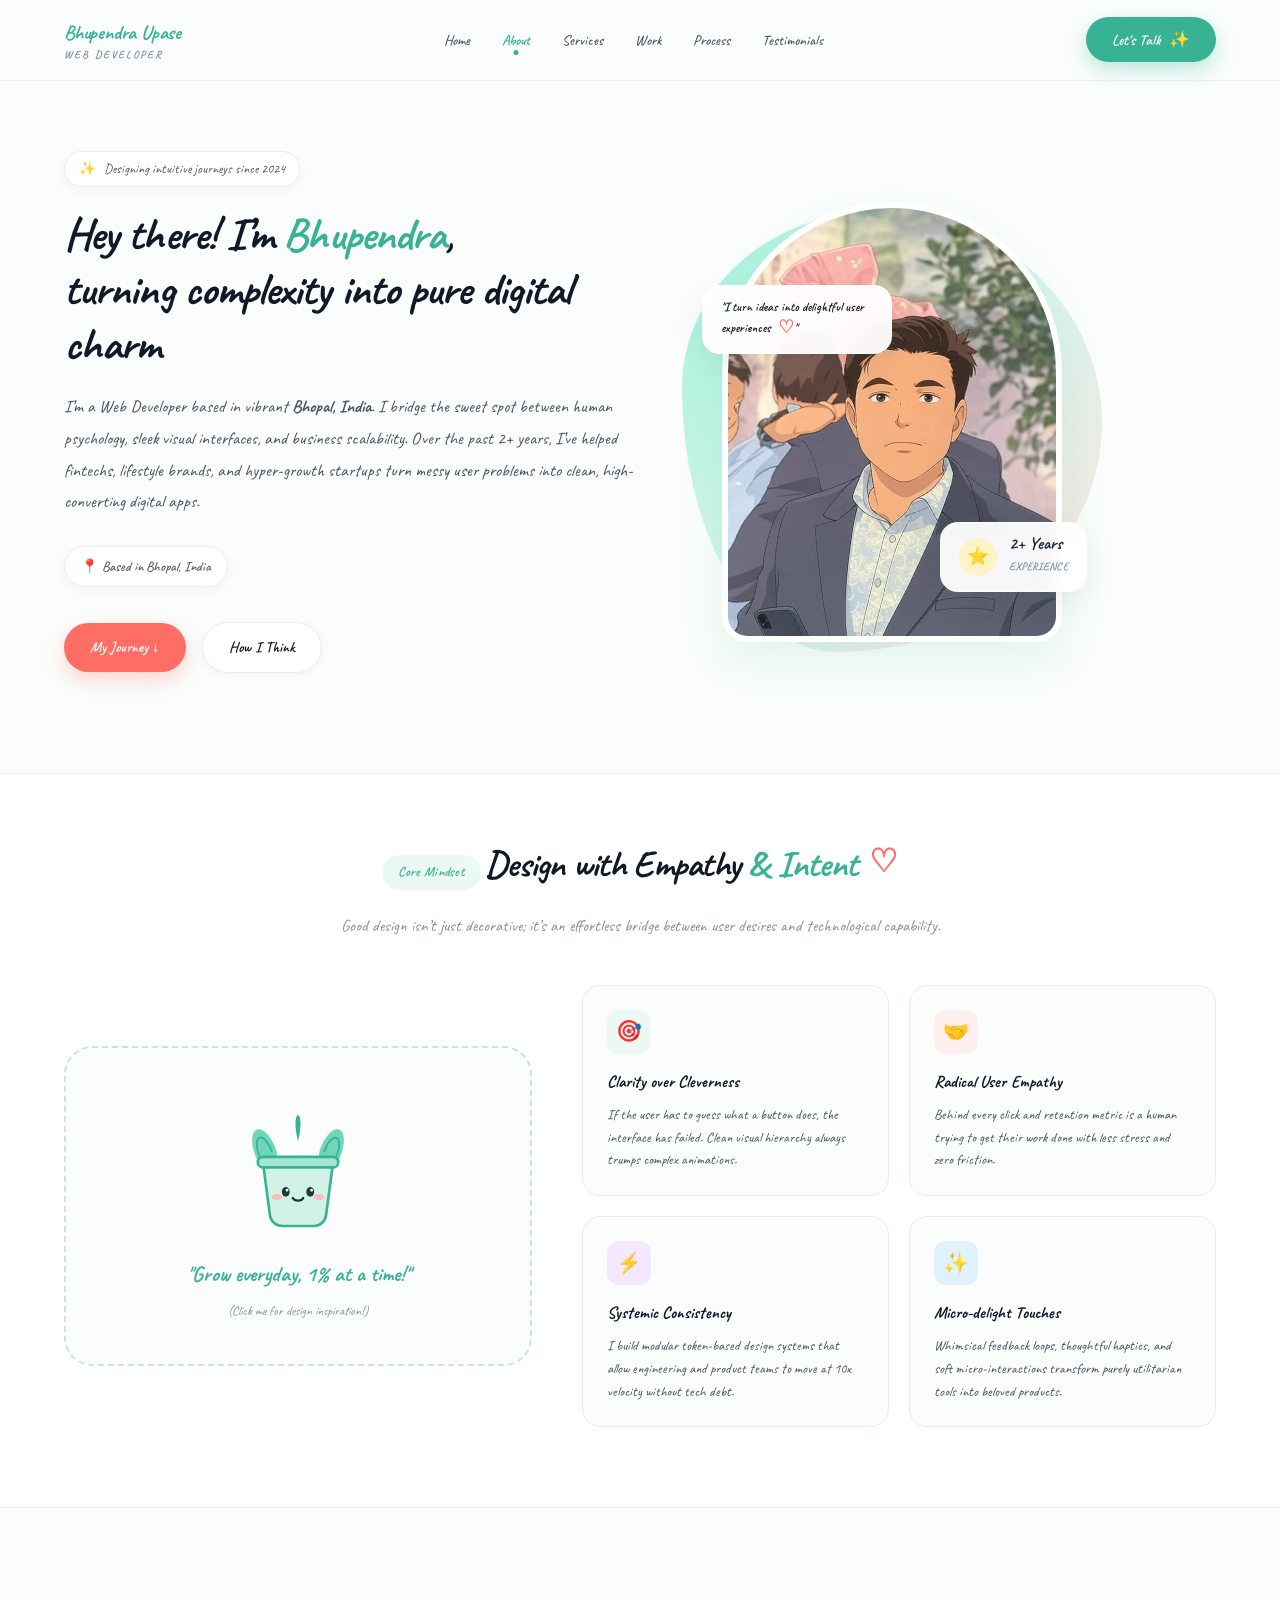
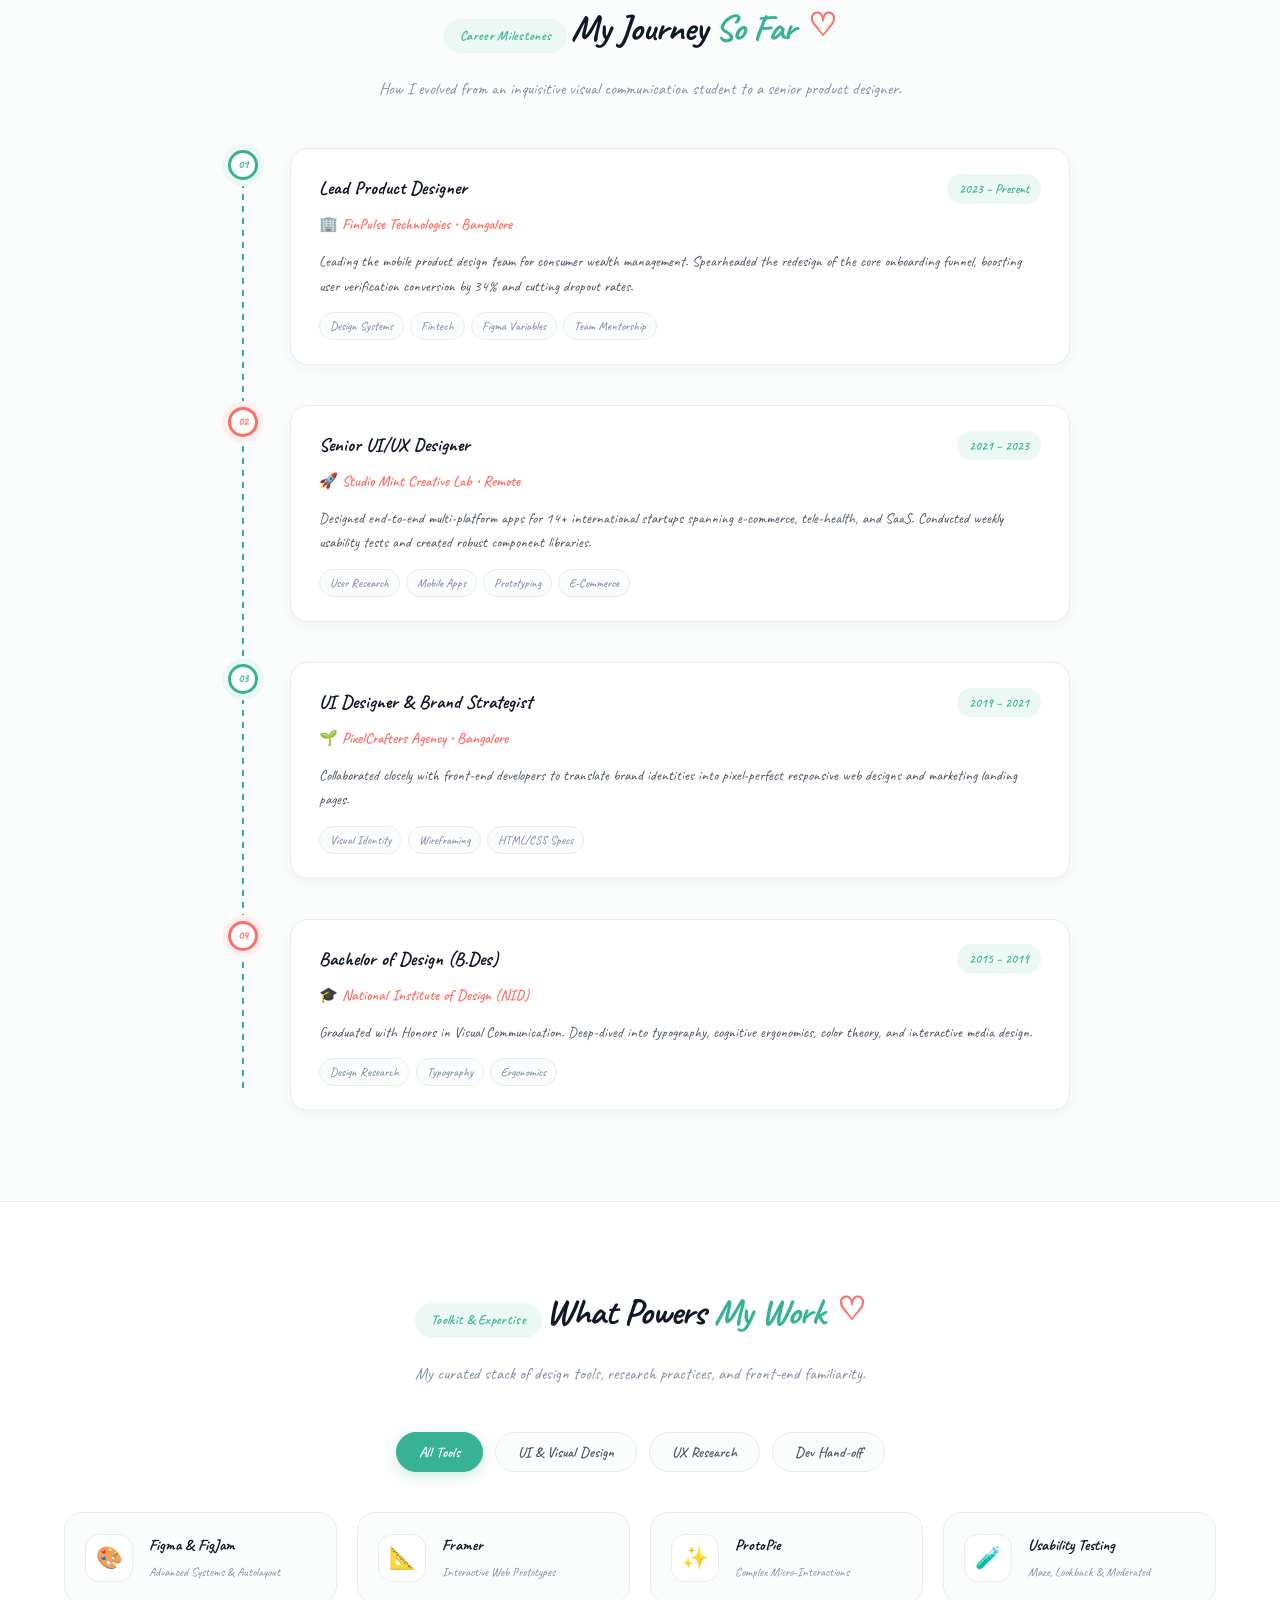
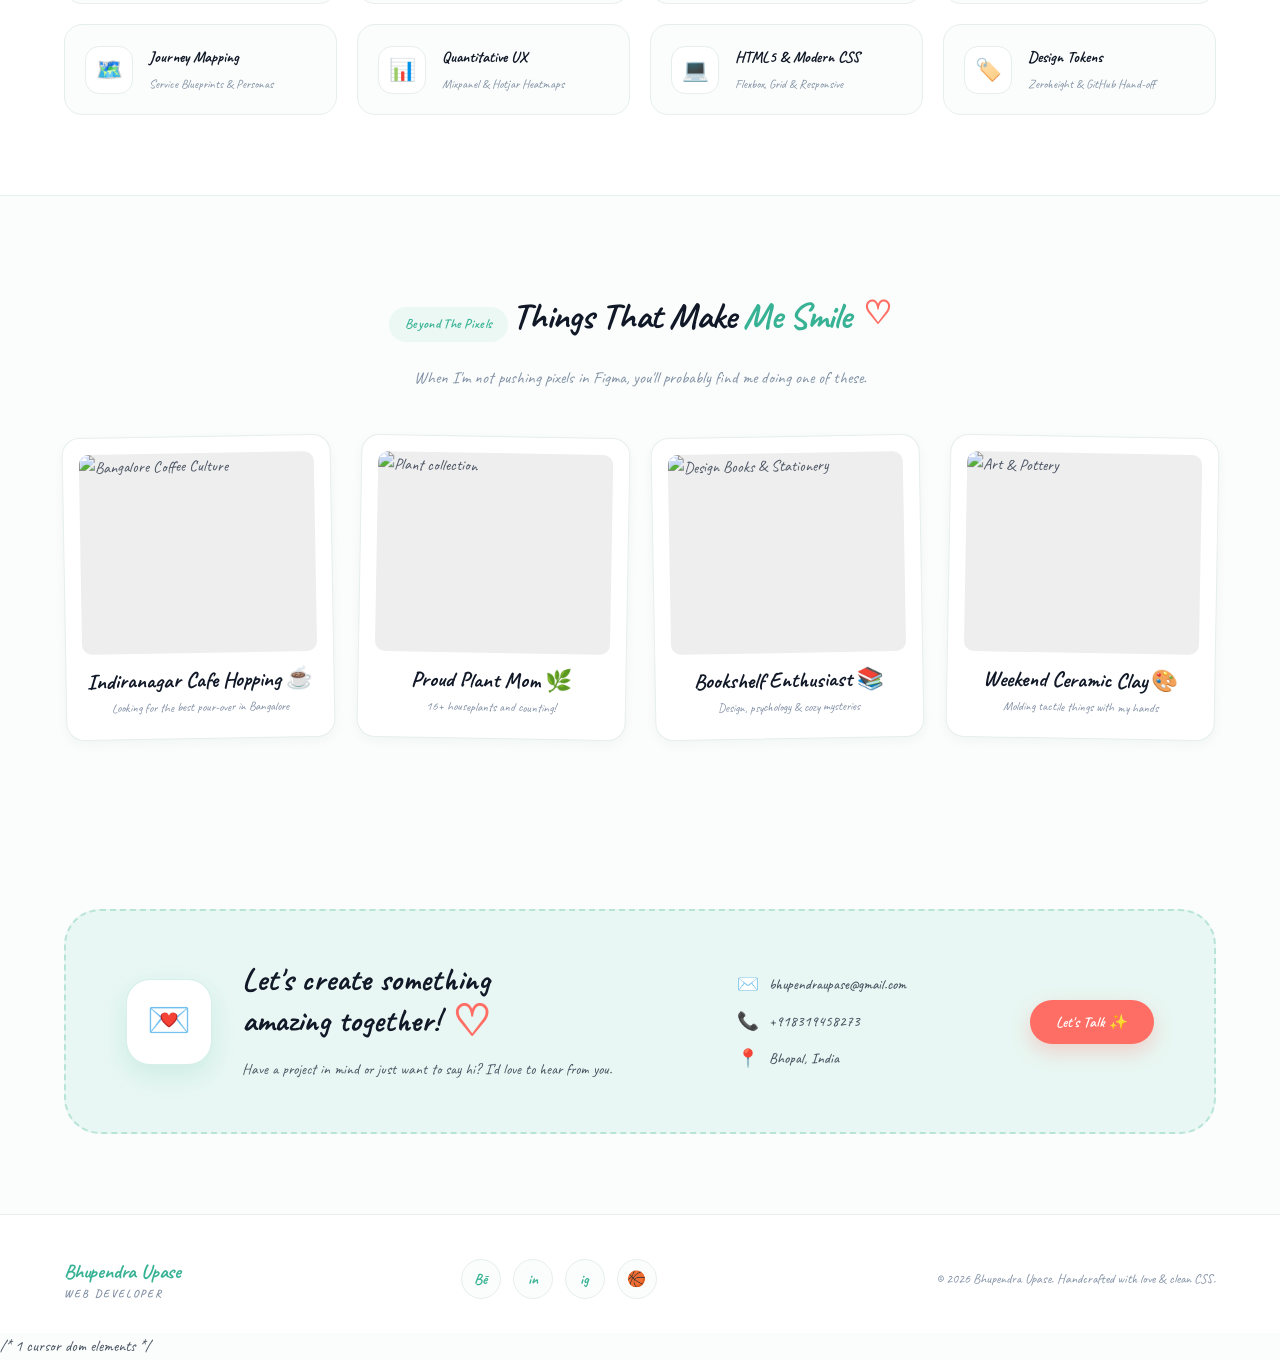
==== about.html @ e903a510 "push my portfolio" ====
<!DOCTYPE html>
<html lang="en">
<head>
  <meta charset="UTF-8" />
  <meta name="viewport" content="width=device-width, initial-scale=1.0" />
  <title>About Me — Bhupendra Upase | Web Developer</title>

  <!-- Google Fonts: Plus Jakarta Sans for UI + Caveat for handwritten notes -->
  <link rel="preconnect" href="https://fonts.googleapis.com">
  <link rel="preconnect" href="https://fonts.gstatic.com" crossorigin>
  <link href="https://fonts.googleapis.com/css2?family=Caveat:wght@600;700&family=Plus+Jakarta+Sans:wght@300;400;500;600;700;800&display=swap" rel="stylesheet">
   <link rel="stylesheet" href="css/style.css">
</head>
<body>
<!-- ==========================================================
       HEADER & NAVIGATION
       ========================================================== -->
  <header class="header-nav">
    <div class="container nav-container">
      <a href="index.html" class="brand-logo">
        <span class="logo-title">Bhupendra Upase 
          <!-- <span class="doodle-heart">♡</span> -->
        </span>
        <span class="logo-sub">Web Developer</span>
      </a>

      <ul class="nav-menu">
        <li><a href="index.html">Home</a></li>
        <li><a href="#about" class="active">About</a></li>
        <li><a href="services.html">Services</a></li>
        <li><a href="work.html">Work</a></li>
        <li><a href="index.html#process">Process</a></li>
        <li><a href="testimonials.html">Testimonials</a></li>
      </ul>

      <button class="btn btn-primary" onclick="openContactModal()">
        Let's Talk <span style="font-size:1.1em">✨</span>
      </button>
    </div>
  </header>

  <!-- ==========================================================
       HERO SECTION: ABOUT BHUPENDRA
       ========================================================== -->
  <section class="about-hero">
    <div class="container about-hero-grid">
      
      <!-- Text content -->
      <div class="hero-content">
        <div class="badge-pill">
          <span>✨</span> Designing intuitive journeys since 2024
        </div>

        <h1 class="hero-title">
          Hey there! I’m <span class="highlight">Bhupendra</span>,<br/>
          turning complexity into pure digital charm 
          <!-- <span class="doodle-heart">♡</span> -->
        </h1>

        <p class="hero-bio">
          I’m a Web Developer based in vibrant <strong>Bhopal, India</strong>. I bridge the sweet spot between human psychology, sleek visual interfaces, and business scalability. Over the past 2+ years, I’ve helped fintechs, lifestyle brands, and hyper-growth startups turn messy user problems into clean, high-converting digital apps.
        </p>

        <!-- Quick Facts Pill Tags -->
        <div class="hero-tags-row">
          <div class="quick-tag">📍 Based in Bhopal, India</div>
          <!-- <div class="quick-tag">🎓 B.Des in Visual Communication</div>
          <div class="quick-tag">❤️ Obsessed with clean UI</div>
          <div class="quick-tag">☕ Cold brew & K-drama fan</div> -->
        </div>

        <div class="hero-actions">
          <a href="#journey" class="btn btn-coral">
            My Journey ↓
          </a>
          <a href="#philosophy" class="btn btn-outline">
            How I Think
          </a>
        </div>
      </div>

      <!-- Photo & Floating Badges -->
      <div class="hero-image-wrapper">
        <div class="portrait-bg-blob"></div>

        <!-- Float Badge 1 -->
        <div class="float-badge float-badge-1">
          "I turn ideas into delightful user experiences <span class="doodle-heart">♡</span>"
        </div>

        <!-- Portrait Image -->
        <div class="portrait-frame">
          <img src="images/mypic.jpg" alt="Bhupendra Upase | Web Developer" id="avatarImage">
        </div>

        <!-- Float Badge 2 -->
        <div class="float-badge float-badge-2">
          <div class="exp-star">⭐</div>
          <div class="exp-text">
            <strong>2+ Years</strong>
            <span>Experience</span>
          </div>
        </div>
      </div>

    </div>
  </section>

  <!-- ==========================================================
       KAWAII PLANT COMPANION & DESIGN PHILOSOPHY
       ========================================================== -->
  <section class="philosophy-section" id="philosophy">
    <div class="container">
      
      <div class="section-header">
        <span class="section-tag">Core Mindset</span>
        <h2 class="section-title">Design with Empathy <span>& Intent</span> <span class="doodle-heart">♡</span></h2>
        <p class="section-subtitle">Good design isn’t just decorative; it’s an effortless bridge between user desires and technological capability.</p>
      </div>

      <div class="phil-grid">
        
        <!-- Kawaii Plant SVG Mascot -->
        <div class="plant-companion-card" id="plantCard" onclick="triggerPlantWink()">
          <svg class="plant-svg" viewBox="0 0 160 170" fill="none" xmlns="http://www.w3.org/2000/svg">
            <!-- Left leaf -->
            <path d="M55 70C40 30 15 45 35 85C45 105 60 85 55 70Z" fill="#71D5BC" />
            <path d="M50 72C40 45 25 55 38 82" stroke="#38B294" stroke-width="2" stroke-linecap="round"/>
            <!-- Right leaf -->
            <path d="M105 70C120 30 145 45 125 85C115 105 100 85 105 70Z" fill="#71D5BC" />
            <path d="M110 72C120 45 135 55 122 82" stroke="#38B294" stroke-width="2" stroke-linecap="round"/>
            <!-- Center sprout -->
            <path d="M80 60C70 20 90 20 80 60Z" fill="#38B294"/>
            <!-- Pot base -->
            <path d="M40 85H120L112 145C111 152 105 157 98 157H62C55 157 49 152 48 145L40 85Z" fill="#D2F2E7" stroke="#38B294" stroke-width="3"/>
            <!-- Pot Rim -->
            <rect x="34" y="78" width="92" height="12" rx="6" fill="#A4E6D2" stroke="#38B294" stroke-width="3"/>
            <!-- Eyes (Normal) -->
            <g id="plantEyes">
              <ellipse cx="66" cy="118" rx="4.5" ry="5.5" fill="#1E3A32" />
              <ellipse cx="94" cy="118" rx="4.5" ry="5.5" fill="#1E3A32" />
              <circle cx="67.5" cy="116" r="1.5" fill="white" />
              <circle cx="95.5" cy="116" r="1.5" fill="white" />
            </g>
            <!-- Blush cheeks -->
            <ellipse cx="56" cy="124" rx="6" ry="3.5" fill="#FFB3AE" opacity="0.8" />
            <ellipse cx="104" cy="124" rx="6" ry="3.5" fill="#FFB3AE" opacity="0.8" />
            <!-- Smiling mouth -->
            <path d="M74 125C76 129 84 129 86 125" stroke="#1E3A32" stroke-width="2.5" stroke-linecap="round"/>
          </svg>
          <div class="plant-speech" id="plantQuote">"Grow everyday, 1% at a time!"</div>
          <span class="plant-hint">(Click me for design inspiration!)</span>
        </div>

        <!-- 4 Core Pillars -->
        <div class="phil-cards-stack">
          <div class="phil-card">
            <div class="card-icon icon-mint">🎯</div>
            <h3>Clarity over Cleverness</h3>
            <p>If the user has to guess what a button does, the interface has failed. Clean visual hierarchy always trumps complex animations.</p>
          </div>

          <div class="phil-card">
            <div class="card-icon icon-coral">🤝</div>
            <h3>Radical User Empathy</h3>
            <p>Behind every click and retention metric is a human trying to get their work done with less stress and zero friction.</p>
          </div>

          <div class="phil-card">
            <div class="card-icon icon-purple">⚡</div>
            <h3>Systemic Consistency</h3>
            <p>I build modular token-based design systems that allow engineering and product teams to move at 10x velocity without tech debt.</p>
          </div>

          <div class="phil-card">
            <div class="card-icon icon-blue">✨</div>
            <h3>Micro-delight Touches</h3>
            <p>Whimsical feedback loops, thoughtful haptics, and soft micro-interactions transform purely utilitarian tools into beloved products.</p>
          </div>
        </div>

      </div>

    </div>
  </section>

  <!-- ==========================================================
       CAREER & EDUCATION TIMELINE
       ========================================================== */
  ========================================================== -->
  <section class="timeline-section" id="journey">
    <div class="container">
      
      <div class="section-header">
        <span class="section-tag">Career Milestones</span>
        <h2 class="section-title">My Journey <span>So Far</span> <span class="doodle-heart">♡</span></h2>
        <p class="section-subtitle">How I evolved from an inquisitive visual communication student to a senior product designer.</p>
      </div>

      <div class="timeline-wrapper">

        <!-- Item 1 -->
        <div class="timeline-item">
          <div class="timeline-dot">01</div>
          <div class="timeline-card">
            <div class="timeline-meta">
              <span class="timeline-role">Lead Product Designer</span>
              <span class="timeline-period">2023 – Present</span>
            </div>
            <div class="timeline-company">🏢 FinPulse Technologies • Bangalore</div>
            <p class="timeline-desc">
              Leading the mobile product design team for consumer wealth management. Spearheaded the redesign of the core onboarding funnel, boosting user verification conversion by 34% and cutting dropout rates.
            </p>
            <div class="timeline-tags">
              <span class="timeline-badge">Design Systems</span>
              <span class="timeline-badge">Fintech</span>
              <span class="timeline-badge">Figma Variables</span>
              <span class="timeline-badge">Team Mentorship</span>
            </div>
          </div>
        </div>

        <!-- Item 2 -->
        <div class="timeline-item coral">
          <div class="timeline-dot">02</div>
          <div class="timeline-card">
            <div class="timeline-meta">
              <span class="timeline-role">Senior UI/UX Designer</span>
              <span class="timeline-period">2021 – 2023</span>
            </div>
            <div class="timeline-company">🚀 Studio Mint Creative Lab • Remote</div>
            <p class="timeline-desc">
              Designed end-to-end multi-platform apps for 14+ international startups spanning e-commerce, tele-health, and SaaS. Conducted weekly usability tests and created robust component libraries.
            </p>
            <div class="timeline-tags">
              <span class="timeline-badge">User Research</span>
              <span class="timeline-badge">Mobile Apps</span>
              <span class="timeline-badge">Prototyping</span>
              <span class="timeline-badge">E-Commerce</span>
            </div>
          </div>
        </div>

        <!-- Item 3 -->
        <div class="timeline-item">
          <div class="timeline-dot">03</div>
          <div class="timeline-card">
            <div class="timeline-meta">
              <span class="timeline-role">UI Designer & Brand Strategist</span>
              <span class="timeline-period">2019 – 2021</span>
            </div>
            <div class="timeline-company">🌱 PixelCrafters Agency • Bangalore</div>
            <p class="timeline-desc">
              Collaborated closely with front-end developers to translate brand identities into pixel-perfect responsive web designs and marketing landing pages.
            </p>
            <div class="timeline-tags">
              <span class="timeline-badge">Visual Identity</span>
              <span class="timeline-badge">Wireframing</span>
              <span class="timeline-badge">HTML/CSS Specs</span>
            </div>
          </div>
        </div>

        <!-- Item 4 -->
        <div class="timeline-item coral">
          <div class="timeline-dot">04</div>
          <div class="timeline-card">
            <div class="timeline-meta">
              <span class="timeline-role">Bachelor of Design (B.Des)</span>
              <span class="timeline-period">2015 – 2019</span>
            </div>
            <div class="timeline-company">🎓 National Institute of Design (NID)</div>
            <p class="timeline-desc">
              Graduated with Honors in Visual Communication. Deep-dived into typography, cognitive ergonomics, color theory, and interactive media design.
            </p>
            <div class="timeline-tags">
              <span class="timeline-badge">Design Research</span>
              <span class="timeline-badge">Typography</span>
              <span class="timeline-badge">Ergonomics</span>
            </div>
          </div>
        </div>

      </div>

    </div>
  </section>

  <!-- ==========================================================
       DESIGN TOOLKIT & SKILLS MATRIX
       ========================================================== -->
  <section class="skills-section">
    <div class="container">
      
      <div class="section-header">
        <span class="section-tag">Toolkit & Expertise</span>
        <h2 class="section-title">What Powers <span>My Work</span> <span class="doodle-heart">♡</span></h2>
        <p class="section-subtitle">My curated stack of design tools, research practices, and front-end familiarity.</p>
      </div>

      <!-- Category Filter Tabs -->
      <div class="skills-tabs">
        <button class="tab-btn active" onclick="filterSkills('all', this)">All Tools</button>
        <button class="tab-btn" onclick="filterSkills('design', this)">UI & Visual Design</button>
        <button class="tab-btn" onclick="filterSkills('research', this)">UX Research</button>
        <button class="tab-btn" onclick="filterSkills('code', this)">Dev Hand-off</button>
      </div>

      <div class="skills-grid" id="skillsContainer">
        
        <!-- Skill 1 -->
        <div class="skill-card" data-cat="design">
          <div class="skill-icon">🎨</div>
          <div class="skill-info">
            <h4>Figma & FigJam</h4>
            <span>Advanced Systems & Autolayout</span>
          </div>
        </div>

        <!-- Skill 2 -->
        <div class="skill-card" data-cat="design">
          <div class="skill-icon">📐</div>
          <div class="skill-info">
            <h4>Framer</h4>
            <span>Interactive Web Prototypes</span>
          </div>
        </div>

        <!-- Skill 3 -->
        <div class="skill-card" data-cat="design">
          <div class="skill-icon">✨</div>
          <div class="skill-info">
            <h4>ProtoPie</h4>
            <span>Complex Micro-Interactions</span>
          </div>
        </div>

        <!-- Skill 4 -->
        <div class="skill-card" data-cat="research">
          <div class="skill-icon">🧪</div>
          <div class="skill-info">
            <h4>Usability Testing</h4>
            <span>Maze, Lookback & Moderated</span>
          </div>
        </div>

        <!-- Skill 5 -->
        <div class="skill-card" data-cat="research">
          <div class="skill-icon">🗺️</div>
          <div class="skill-info">
            <h4>Journey Mapping</h4>
            <span>Service Blueprints & Personas</span>
          </div>
        </div>

        <!-- Skill 6 -->
        <div class="skill-card" data-cat="research">
          <div class="skill-icon">📊</div>
          <div class="skill-info">
            <h4>Quantitative UX</h4>
            <span>Mixpanel & Hotjar Heatmaps</span>
          </div>
        </div>

        <!-- Skill 7 -->
        <div class="skill-card" data-cat="code">
          <div class="skill-icon">💻</div>
          <div class="skill-info">
            <h4>HTML5 & Modern CSS</h4>
            <span>Flexbox, Grid & Responsive</span>
          </div>
        </div>

        <!-- Skill 8 -->
        <div class="skill-card" data-cat="code">
          <div class="skill-icon">🏷️</div>
          <div class="skill-info">
            <h4>Design Tokens</h4>
            <span>Zeroheight & GitHub Hand-off</span>
          </div>
        </div>

      </div>

    </div>
  </section>

  <!-- ==========================================================
       BEHIND THE SCREENS: LIFE OUTSIDE DESIGN
       ========================================================== -->
  <section class="beyond-section">
    <div class="container">
      
      <div class="section-header">
        <span class="section-tag">Beyond The Pixels</span>
        <h2 class="section-title">Things That Make <span>Me Smile</span> <span class="doodle-heart">♡</span></h2>
        <p class="section-subtitle">When I'm not pushing pixels in Figma, you'll probably find me doing one of these.</p>
      </div>

      <div class="polaroids-grid">
        
        <!-- Polaroid 1 -->
        <div class="polaroid-card">
          <div class="polaroid-img">
            <img src="https://images.unsplash.com/photo-1501339847302-ac426a4a7cbb?auto=format&fit=crop&w=600&q=80" alt="Bangalore Coffee Culture">
          </div>
          <div class="polaroid-caption">Indiranagar Cafe Hopping ☕</div>
          <div class="polaroid-sub">Looking for the best pour-over in Bangalore</div>
        </div>

        <!-- Polaroid 2 -->
        <div class="polaroid-card">
          <div class="polaroid-img">
            <img src="https://images.unsplash.com/photo-1485955900006-10f4d324d411?auto=format&fit=crop&w=600&q=80" alt="Plant collection">
          </div>
          <div class="polaroid-caption">Proud Plant Mom 🌿</div>
          <div class="polaroid-sub">16+ houseplants and counting!</div>
        </div>

        <!-- Polaroid 3 -->
        <div class="polaroid-card">
          <div class="polaroid-img">
            <img src="https://images.unsplash.com/photo-1512820790803-83ca734da794?auto=format&fit=crop&w=600&q=80" alt="Design Books & Stationery">
          </div>
          <div class="polaroid-caption">Bookshelf Enthusiast 📚</div>
          <div class="polaroid-sub">Design, psychology & cozy mysteries</div>
        </div>

        <!-- Polaroid 4 -->
        <div class="polaroid-card">
          <div class="polaroid-img">
            <img src="https://images.unsplash.com/photo-1513364776144-60967b0f800f?auto=format&fit=crop&w=600&q=80" alt="Art & Pottery">
          </div>
          <div class="polaroid-caption">Weekend Ceramic Clay 🎨</div>
          <div class="polaroid-sub">Molding tactile things with my hands</div>
        </div>

      </div>

    </div>
  </section>

  <!-- ==========================================================
       CTA BANNER (Identical to reference image)
       ========================================================== -->
  <section class="cta-banner-section">
    <div class="container">
      <div class="cta-box">
        
        <div class="cta-left">
          <div class="cta-envelope-icon">
            💌
          </div>
          <div class="cta-headings">
            <h2>Let's create something<br/>amazing together! <span class="doodle-heart">♡</span></h2>
            <p>Have a project in mind or just want to say hi? I’d love to hear from you.</p>
          </div>
        </div>

        <div class="cta-contact-details">
          <div class="contact-item">
            <span>✉️</span> bhupendraupase@gmail.com
          </div>
          <div class="contact-item">
            <span>📞</span> +918319458273
          </div>
          <div class="contact-item">
            <span>📍</span> Bhopal, India
          </div>
        </div>

        <button class="btn btn-coral" onclick="openContactModal()">
          Let's Talk ✨
        </button>

      </div>
    </div>
  </section>

  <!-- ==========================================================
       FOOTER
       ========================================================== -->
  <footer class="site-footer">
    <div class="container footer-grid">
      
      <div class="brand-logo">
        <span class="logo-title">Bhupendra Upase 
          <!-- <span class="doodle-heart">♡</span> -->
        </span>
        <span class="logo-sub">Web Developer</span>
      </div>

      <div class="footer-socials">
        <a href="#behance" class="social-btn" title="Behance">Bē</a>
        <a href="#linkedin" class="social-btn" title="LinkedIn">in</a>
        <a href="#instagram" class="social-btn" title="Instagram">ig</a>
        <a href="#dribbble" class="social-btn" title="Dribbble">🏀</a>
      </div>

      <div class="footer-copy">
        © 2026 Bhupendra Upase. Handcrafted with love & clean CSS.
      </div>

    </div>
  </footer>

  <!-- ================================================
!-- ==========================================================
       CONTACT MODAL
       ========================================================== -->
  <div class="modal-overlay" id="contactModal">
    <div class="modal-box">
      <button class="modal-close" onclick="closeContactModal()">&times;</button>
      
      <h3 style="font-size:1.4rem; font-weight:800; color:var(--text-title); margin-bottom:6px;">
        Say Hello! <span class="doodle-heart">♡</span>
      </h3>
      <p style="font-size:0.88rem; color:var(--text-muted); margin-bottom:20px;">
        Fill out this quick form or email me directly at Bhupendraupase@gmail.com
      </p>

      <form id="contactForm" onsubmit="handleFormSubmit(event)">
        <div class="form-group">
          <label>Your Name</label>
          <input type="text" class="form-control" placeholder="e.g. Maya Patel" required>
        </div>

        <div class="form-group">
          <label>Email Address</label>
          <input type="email" class="form-control" placeholder="maya@example.com" required>
        </div>

        <div class="form-group">
          <label>How can I help you?</label>
          <textarea class="form-control" placeholder="Tell me about your product or idea..." required></textarea>
        </div>

        <button type="submit" class="btn btn-coral" style="width: 100%; margin-top: 10px;">
          Send Message 🚀
        </button>
      </form>
    </div>
  </div>

   /* 1 cursor dom elements */
    <div class="custom-cursor-dot" id="cursorDot"></div>
    <div class="custom-cursor-ring" id="cursorRing">
      <span class="cursor-badge-text" id="cursorBadgeText"></span>
    </div>

  <!-- ==========================================================
       VANILLA JAVASCRIPT
       ========================================================== -->
  <script>
    // 1. Plant quotes easter egg
    const plantQuotes = [
      '"Grow everyday, 1% at a time!"',
      '"Remember to stay hydrated! 💧"',
      '"Whitespace is air for your eyes ✨"',
      '"Simplicity is the ultimate sophistication ♡"',
      '"You\'re doing amazing today!"'
    ];
    let quoteIndex = 0;

    function triggerPlantWink() {
      const quoteEl = document.getElementById('plantQuote');
      const eyesEl = document.getElementById('plantEyes');
      
      // Rotate quote
      quoteIndex = (quoteIndex + 1) % plantQuotes.length;
      quoteEl.innerText = plantQuotes[quoteIndex];

      // Wink animation (scale Y)
      eyesEl.style.transition = 'transform 0.15s ease';
      eyesEl.style.transformOrigin = 'center 118px';
      eyesEl.style.transform = 'scaleY(0.1)';

      setTimeout(() => {
        eyesEl.style.transform = 'scaleY(1)';
      }, 200);
    }

    // 2. Skill Tab Filter
    function filterSkills(category, btn) {
      // Toggle active button
      document.querySelectorAll('.tab-btn').forEach(b => b.classList.remove('active'));
      btn.classList.add('active');

      // Filter cards
      const cards = document.querySelectorAll('.skill-card');
      cards.forEach(card => {
        if (category === 'all' || card.getAttribute('data-cat') === category) {
          card.style.display = 'flex';
        } else {
          card.style.display = 'none';
        }
      });
    }

    // 3. Contact Modal Logic
    function openContactModal() {
      document.getElementById('contactModal').classList.add('active');
    }

    function closeContactModal() {
      document.getElementById('contactModal').classList.remove('active');
    }

    // Close modal on click outside
    document.getElementById('contactModal').addEventListener('click', function(e) {
      if (e.target === this) closeContactModal();
    });

    // Handle Form Submit
    function handleFormSubmit(e) {
      e.preventDefault();
      const btn = e.target.querySelector('button[type="submit"]');
      const originalText = btn.innerText;
      btn.innerText = 'Message Sent! ✨';
      btn.style.background = '#38B294';

      setTimeout(() => {
        closeContactModal();
        e.target.reset();
        btn.innerText = originalText;
        btn.style.background = '';
      }, 1500);
    }
  </script>

  <script>
    // 3 cursor physics & event script

      (function initCustomCursor() {
        // disable on touch screens (smartphones/tablets)
        if (window.matchMedia('(pointer: coarse)').matches) {
          return
        }

        const dot = document.querySelector('#cursorDot')
        const ring = document.querySelector('#cursorRing')
        const badgeText = document.querySelector('cursorBadgeText')

        if (!dot || !ring) {
          return
        }


        //add class to body to suppress default browser cursor
        document.body.classList.add('has-custom-cursor')

        // coordinates
        let mouseX = window.innerWidth / 2;
        let mouseY = window.innerHeight / 2;
        let ringX = mouseX;
        let ringY = mouseY;
        let isVisible = false;


        // linear interpolation for smooth trailing lag
        const lerp = (start, end, factor) => start + (end - start) * factor;
        
        //track mouse position
        window.addEventListener('mousemove', (e) => {
          mouseX = e.clientX;
          mouseY = e.clientY;

          // immediate position update for center dot
          dot.style.left = `${mouseX}px`;
          dot.style.top = `${mouseY}px`;

          if (!isVisible) {
            dot.style.opacity = '1';
            ring.style.opacity = '1';
            isVisible = true;
          }
        });


        // raf physics loop for the outer ring
        function render() {
          // 0.18 gives a soft, silk trailing spring feel
          ringX = lerp(ringX, mouseX, 0.18);
          ringY = lerp(ringY, mouseY, 0.18);

          ring.style.left = `${ringX.toFixed(2)}px`;
          ring.style.top = `${ringY.toFixed(2)}px`;

          requestAnimationFrame(render);
        }
          requestAnimationFrame(render)


          // hide cursor when cursor exits the browser window
          document.addEventListener('mouseleave', () => {
            dot.style.opacity = '0'
            ring.style.opacity = '0';
            isVisible = false;
          });


          // click effect (squish & spawn kawaii particles)
          window.addEventListener('mousedown', (e) => {
           ring.classList.add('is-clicking');
           spawnParticles(e.clientX, e.clientY);
          });


          window.addEventListener('mouseup', () => {
            ring.classList.remove('is-clicking')
          });


          // particle burst genrator
          const particles = ['💖','✨','💕','⭐'];
          function spawnParticles(x,y) {
            const count = 3;
            for (let i = 0; i < count; i++) {
              const particle = document.createElement('span');
              particle.className = 'cursor-particle';
              particle.innerText = particles[Math.floor(Math.random() * particles.length)];


              // random trajectories
              const vx = (Math.random() - 0.5) * 80 + 'px';
              const vy = -Math.random() * 60 - 20 + 'px'; // float upwards
              const rot = (Math.random() - 0.5) * 60 + 'deg';
              const size = Math.floor(Math.random() * 8) + 14 + 'px';

              particle.style.left = `${x}px`;
              particle.style.top = `${y}px`;
              particle.style.fontSize = size;
              particle.style.setProperty('--vx', vx);
              particle.style.setProperty('--vy', vy);
              particle.style.setProperty('--rot', rot);


              document.body.appendChild(particle);

              setTimeout(() => particle.remove(), 750);
            }
          }


          // contextual hover detection (event delegation)
          document.addEventListener('mouseover', (e) => {
            const target = e.target;

            // 1. text inputs & textareas
            if (target.closest('input, textarea, select')) {
              ring.classList.add('is-input');
              return
            }

            // 2. custom badge targets (add data-cursor= "your text" to any element)
            const badgeTarget = target.closest('[data-cursor]');

            if (badgeTarget) {
              const text = badgeTarget.getAttribute('data-cursor') || 'View ❤';
              badgeText.innerText = text;
              ring.classList.add('is-badge');
              dot.classList.add('is-badge');
              return;
            }

            // auto-badge for project & case study cards
            const caseCard = target.closest('.project-card, .testimonial-card');
            if (caseCard) {
              badgeText.innerText = 'View ❤';
              ring.classList.add('is-badge');
              dot.classList.add('is-badge');
              return
            }

            // 3. regular interactive elements (buttons, links, pills)
            if (target.closest('a, button, .btn, .filter-btn, .social-btn, [role="button"]')) {
              ring.classList.add('is-hovering');
              dot.classList.add('is-hovering');
            }
          });

          document.addEventListener('mouseout', (e) => {
            const target = e.target;

            if (target.closest('input, textarea, select')) {
              ring.classList.remove('is-input');
            }
            if (target.closest('[data-cursor], .project-card, .testimonial-card')) {
              ring.classList.remove('is-badge');
              dot.classList.remove('is-badge');
            }

            if (target.closest('a, button, .btn, .filter-btn, .tab-btn, .social-btn, [role="button"]')) {
              ring.classList.remove('is-hovering');
              dot.classList.remove('is-hovering');
            }
          });
      })();
  </script>
</body>
</html>
---- css/style.css ----
/* =============================================================================== */
/*================================= Index.html CSS =============================== */
/* =============================================================================== */

:root {
        /* --primary-mint: #38b294; */
        --primary-mint: #0ceab3;
        /* --primary-mint: #fbbd1a; */
        --primary-mint-hover: #2f9b80;
        --primary-mint-light: #ebf8f4;
        --primary-mint-tint: #d6f2e8;
        --primary-mint-bg: #f4fbf8;
        --accent-coral: #ff6e65;
        --accent-coral-hover: #f25c53;
        --accent-coral-light: #fff0ef;
        --text-dark: #1e293b;
        --text-slate: #475569;
        --text-muted: #64748b;
        --bg-white: #ffffff;
        --bg-page: #fafdfb;
        --card-border: #e6f3ef;
        --card-shadow:
          0 12px 32px -4px rgba(46, 160, 131, 0.08),
          0 4px 12px -2px rgba(0, 0, 0, 0.03);
        --card-shadow-hover:
          0 20px 40px -4px rgba(46, 160, 131, 0.15),
          0 8px 16px -2px rgba(0, 0, 0, 0.04);
        --radius-sm: 8px;
        --radius-md: 16px;
        --radius-lg: 24px;
        --radius-full: 9999px;
        /* --font-body: 'Plus Jakarta Sans', -apple-system, BlinkMacSystemFont, sans-serif; */
        --font-body: "Caveat", cursive, sans-serif;
        --font-doodle: "Caveat", cursive;
        --transition-smooth: all 0.3s cubic-bezier(0.25, 1, 0.5, 1);
      }

      *,
      *::before,
      *::after {
        box-sizing: border-box;
        margin: 0;
        padding: 0;
      }

      html {
        scroll-behavior: smooth;
      }

      body {
        font-family: var(--font-body);
        background-color: var(--bg-page);
        color: var(--text-dark);
        line-height: 1.6;
        overflow-x: hidden;
        -webkit-font-smoothing: antialiased;
      }

      img {
        max-width: 100%;
        height: auto;
        display: block;
      }

      a {
        text-decoration: none;
        color: inherit;
        transition: var(--transition-smooth);
      }

      button {
        font-family: inherit;
        cursor: pointer;
        border: none;
        background: none;
        transition: var(--transition-smooth);
      }

      .container {
        width: 100%;
        max-width: 1200px;
        margin-left: auto;
        margin-right: auto;
        padding-left: 24px;
        padding-right: 24px;
      }

      .header {
        position: sticky;
        top: 0;
        z-index: 100;
        background: rgba(195, 218, 212, 0.16);
        backdrop-filter: blur(12px);
        -webkit-backdrop-filter: blur(12px);
        padding: 18px 0;
        border-bottom: 1px solid rgba(230, 243, 239, 0.6);
        transition: var(--transition-smooth);
      }

      .header-content {
        display: flex;
        align-items: center;
        justify-content: space-between;
      }

      .logo-container {
        display: flex;
        flex-direction: column;
        text-decoration: none;
      }

      .logo-title {
        display: flex;
        align-items: center;
        gap: 6px;
        font-weight: 800;
        font-size: 1.35rem;
        color: var(--text-dark);
        letter-spacing: -0.02em;
      }

      .logo-title .heart-doodle {
        color: var(--accent-coral);
        font-family: var(--font-doodle);
        font-size: 1.4rem;
        display: inline-block;
        animation: pulseHeart 2s infinite ease-in-out;
      }

      .logo-sub {
        font-size: 0.65rem;
        font-weight: 700;
        letter-spacing: 0.16em;
        color: var(--text-dark);
        text-transform: uppercase;
        margin-top: -2px;
      }

      .nav-links {
        display: flex;
        align-items: center;
        gap: 28px;
        list-style: none;
      }

      .nav-links a {
        font-size: 0.92rem;
        font-weight: 500;
        color: var(--text-slate);
        position: relative;
      }

      .nav-links a:hover,
      .nav-links a.active {
        color: var(--primary-mint);
      }

      .nav-links a.active::after {
        content: "";
        position: absolute;
        bottom: -6px;
        left: 50%;
        transform: translateX(-50%);
        width: 5px;
        height: 5px;
        border-radius: 50%;
        background-color: var(--primary-mint);
      }

      .btn-mint {
        display: inline-flex;
        align-items: center;
        gap: 8px;
        background-color: var(--primary-mint);
        color: white !important;
        padding: 10px 24px;
        border-radius: var(--radius-full);
        font-weight: 600;
        font-size: 0.9rem;
        box-shadow: 0 4px 14px rgba(56, 178, 148, 0.35);
        border: 1px solid transparent;
      }

     

      .btn-coral {
        display: inline-flex;
        align-items: center;
        gap: 8px;
        background-color: var(--accent-coral);
        color: white !important;
        padding: 12px 28px;
        border-radius: var(--radius-full);
        font-weight: 600;
        font-size: 0.95rem;
        box-shadow: 0 6px 16px rgba(255, 110, 101, 0.35);
      }

     

      .mobile-menu-btn {
        display: none;
        flex-direction: column;
        gap: 5px;
        padding: 8px;
        cursor: pointer;
      }

      

      .hero-section {
        padding: 60px 0 90px;
        position: relative;
        overflow: hidden;
      }

      .hero-bg-accent {
        position: absolute;
        top: -100px;
        right: -100px;
        width: 600px;
        height: 600px;
        background: radial-gradient(
          circle,
          rgba(214, 242, 232, 0.6) 0%,
          rgba(244, 251, 248, 0) 70%
        );
        border-radius: 50%;
        pointer-events: none;
        z-index: -1;
      }

      .hero-bg-accent-left {
        position: absolute;
        bottom: 0;
        left: -80px;
        width: 400px;
        height: 400px;
        background: radial-gradient(
          circle,
          rgba(255, 238, 236, 0.4) 0%,
          rgba(255, 255, 255, 0) 70%
        );
        border-radius: 50%;
        pointer-events: none;
        z-index: -1;
      }

      .hero-grid {
        display: grid;
        grid-template-columns: 1.1fr 1fr;
        align-items: center;
        gap: 50px;
      }

      .hero-greeting {
        font-size: 1.15rem;
        font-weight: 600;
        color: var(--primary-mint);
        display: flex;
        align-items: center;
        gap: 6px;
        margin-bottom: 12px;
      }

      .hero-name {
        font-size: 3.4rem;
        font-weight: 800;
        line-height: 1.1;
        letter-spacing: -0.03em;
        color: var(--text-dark);
        margin-bottom: 8px;
      }

      .hero-name span {
        color: var(--primary-mint);
        position: relative;
        display: inline-block;
      }

      .hero-subtitle {
        font-size: 1.35rem;
        font-weight: 700;
        color: var(--accent-coral);
        margin-bottom: 22px;
        display: flex;
        align-items: center;
        gap: 8px;
      }

      .hero-subtitle .doodle-heart {
        font-family: var(--font-doodle);
        font-size: 1.6rem;
      }

      .hero-desc {
        font-size: 1.05rem;
        color: var(--text-slate);
        max-width: 480px;
        margin-bottom: 32px;
        line-height: 1.7;
      }

      .hero-actions {
        display: flex;
        align-items: center;
        gap: 16px;
        margin-bottom: 40px;
        flex-wrap: wrap;
      }

      .hero-socials {
        display: flex;
        align-items: center;
        gap: 12px;
      }

      .social-label {
        font-size: 0.88rem;
        color: var(--text-muted);
        font-weight: 500;
      }

      .social-icon-btn {
        width: 36px;
        height: 36px;
        border-radius: 50%;
        display: flex;
        align-items: center;
        justify-content: center;
        background: white;
        border: 1px solid #dfede8;
        color: var(--primary-mint);
        font-size: 0.9rem;
        transition: var(--transition-smooth);
        box-shadow: 0 2px 6px rgba(56, 178, 148, 0.08);
      }

      

      .hero-visual {
        position: relative;
        display: flex;
        justify-content: center;
        align-items: center;
      }

      .hero-blob-backdrop {
        width: 410px;
        height: 440px;
        background: linear-gradient(135deg, #cfefe4 0%, #bfe7d9 100%);
        border-radius: 46% 54% 63% 37% / 41% 44% 56% 59%;
        position: absolute;
        z-index: 1;
        animation: morphShape 9s infinite ease-in-out alternate;
      }

      .hero-image-wrapper {
        position: relative;
        z-index: 2;
        width: 340px;
        height: 420px;
        display: flex;
        align-items: flex-end;
        justify-content: center;
      }

      .hero-portrait {
        width: 100%;
        height: 100%;
        object-fit: cover;
        object-position: top center;
        border-radius: 34% 34% 45% 45% / 40% 40% 50% 50%;
        filter: drop-shadow(0 15px 25px rgba(46, 160, 131, 0.15));
      }

      .floating-card {
        position: absolute;
        z-index: 3;
        background: rgba(255, 255, 255, 0.96);
        backdrop-filter: blur(8px);
        border-radius: var(--radius-md);
        box-shadow:
          0 16px 32px rgba(46, 160, 131, 0.14),
          0 2px 6px rgba(0, 0, 0, 0.04);
        padding: 12px 18px;
        border: 1px solid rgba(255, 255, 255, 0.8);
        animation: floatBadge 4s ease-in-out infinite alternate;
      }

      .floating-ideas {
        bottom: 35px;
        left: -20px;
        max-width: 170px;
        font-size: 0.82rem;
        font-weight: 600;
        color: var(--text-dark);
        line-height: 1.4;
      }

      .floating-ideas span {
        color: var(--accent-coral);
        font-family: var(--font-doodle);
        font-size: 1.1rem;
      }

      .floating-exp {
        top: 60px;
        right: -25px;
        display: flex;
        align-items: center;
        gap: 10px;
        animation-delay: -2s;
      }

      .exp-icon {
        font-size: 1.4rem;
        color: #f59e0b;
      }

      .exp-text strong {
        display: block;
        font-size: 1.1rem;
        font-weight: 800;
        color: var(--text-dark);
        line-height: 1;
      }

      .exp-text span {
        font-size: 0.75rem;
        color: var(--text-muted);
        font-weight: 500;
      }

      .hero-doodle-star {
        position: absolute;
        top: 15px;
        left: 10px;
        color: var(--primary-mint);
        font-size: 1.5rem;
        animation: rotateDoodle 12s linear infinite;
      }

      .hero-doodle-heart {
        position: absolute;
        top: 25px;
        right: 30px;
        color: var(--accent-coral);
        font-family: var(--font-doodle);
        font-size: 2.2rem;
        animation: pulseHeart 2.5s infinite ease-in-out;
      }

      .section-title-wrap {
        text-align: center;
        margin-bottom: 48px;
      }

      .section-title {
        font-size: 2.1rem;
        font-weight: 800;
        color: var(--text-dark); 
        letter-spacing: -0.02em;
        display: inline-flex;
        align-items: center;
        gap: 8px;
      }

       .section-title .mint-highlight {
        color: var(--primary-mint);
      } 
      
      .about-span {
        color: var(--primary-mint);
      }

      .section-title .doodle-heart {
        color: var(--accent-coral);
        font-family: var(--font-doodle);
        font-size: 2rem;
      }

      .section-subtitle {
        font-size: 0.95rem;
        color: var(--text-muted);
        margin-top: 6px;
        max-width: 540px;
        margin-left: auto;
        margin-right: auto;
      }

      .about-section {
        padding: 80px 0;
        background-color: var(--bg-white);
        position: relative;
      }

      .about-card-container {
        background-color: #f8fdfb;
        border: 1px solid var(--card-border);
        border-radius: var(--radius-lg);
        padding: 42px 48px;
        display: grid;
        grid-template-columns: 200px 1fr;
        gap: 50px;
        align-items: center;
        box-shadow: var(--card-shadow);
      }

      .about-illustration {
        background: var(--primary-mint-light);
        border-radius: 28px;
        height: 180px;
        display: flex;
        align-items: center;
        justify-content: center;
        position: relative;
        box-shadow: inset 0 2px 8px rgba(56, 178, 148, 0.12);
      }

      .plant-svg {
        width: 120px;
        height: 120px;
        transition: transform 0.4s ease;
      }

      

      .about-content p {
        font-size: 0.98rem;
        color: var(--text-slate);
        line-height: 1.75;
        margin-bottom: 24px;
      }

      .about-badges-grid {
        display: grid;
        grid-template-columns: repeat(2, 1fr);
        gap: 14px;
      }

      .about-badge {
        display: flex;
        align-items: center;
        gap: 10px;
        background: white;
        border: 1px solid #e1efea;
        padding: 10px 16px;
        border-radius: var(--radius-full);
        font-size: 0.84rem;
        font-weight: 600;
        color: var(--text-dark);
        box-shadow: 0 2px 6px rgba(0, 0, 0, 0.02);
        transition: var(--transition-smooth);
      }


      .badge-icon {
        font-size: 1.1rem;
        display: flex;
        align-items: center;
        justify-content: center;
      }

      .services-section {
        padding: 80px 0;
      }

      .services-grid {
        display: grid;
        grid-template-columns: repeat(5, 1fr);
        gap: 20px;
      }

      .service-card {
        background: var(--bg-white);
        border: 1px solid var(--card-border);
        border-radius: var(--radius-md);
        padding: 32px 20px 28px;
        text-align: center;
        transition: var(--transition-smooth);
        display: flex;
        flex-direction: column;
        align-items: center;
        box-shadow: 0 4px 14px rgba(0, 0, 0, 0.03);
      }

     

      .service-icon-box {
        width: 58px;
        height: 58px;
        border-radius: 16px;
        background: var(--primary-mint-light);
        display: flex;
        align-items: center;
        justify-content: center;
        color: var(--primary-mint);
        margin-bottom: 20px;
        transition: var(--transition-smooth);
      }

     

      .service-title {
        font-size: 1.02rem;
        font-weight: 700;
        color: var(--text-dark);
        margin-bottom: 12px;
      }

      .service-desc {
        font-size: 0.82rem;
        color: var(--text-muted);
        line-height: 1.6;
      }

      .work-section {
        padding: 80px 0 90px;
        position: relative;
      }

      .work-slider-container {
        position: relative;
      }

      .work-cards-wrapper {
        display: grid;
        grid-template-columns: repeat(3, 1fr);
        gap: 26px;
        transition: transform 0.4s ease;
      }

      .work-card {
        background: white;
        border: 1px solid var(--card-border);
        border-radius: var(--radius-lg);
        overflow: hidden;
        box-shadow: var(--card-shadow);
        display: flex;
        flex-direction: column;
        transition: var(--transition-smooth);
      }

      

      .work-thumbnail {
        height: 220px;
        background: #f1faf6;
        position: relative;
        overflow: hidden;
        display: flex;
        align-items: center;
        justify-content: center;
        border-bottom: 1px solid var(--card-border);
        padding: 16px;
      }

      /* Interactive CSS Device Mockups */
      .mockup-fintrack {
        display: flex;
        gap: 12px;
        transform: translateY(16px);
        transition: transform 0.3s ease;
      }

    
      .phone-frame {
        width: 105px;
        height: 180px;
        background: white;
        border-radius: 18px;
        box-shadow: 0 10px 24px rgba(0, 0, 0, 0.12);
        border: 3px solid #1e293b;
        padding: 8px 6px;
        display: flex;
        flex-direction: column;
        gap: 6px;
      }

      .phone-notch {
        width: 32px;
        height: 4px;
        background: #1e293b;
        border-radius: 4px;
        margin: 0 auto 4px;
      }

      .phone-card-preview {
        background: #23b588;
        border-radius: 8px;
        padding: 6px;
        color: white;
        font-size: 7px;
      }

      .phone-chart-bars {
        display: flex;
        align-items: flex-end;
        gap: 4px;
        height: 38px;
        padding: 4px 0;
      }

      .phone-chart-bars span {
        flex: 1;
        background: #e2f2ec;
        border-radius: 2px;
      }

      .phone-chart-bars span.active {
        background: #23b588;
        height: 80% !important;
      }

      .mockup-shopzy {
        width: 90%;
        height: 170px;
        background: white;
        border-radius: 12px;
        box-shadow: 0 10px 24px rgba(0, 0, 0, 0.1);
        border: 1px solid #e2e8f0;
        overflow: hidden;
        transform: translateY(14px);
        transition: transform 0.3s ease;
      }

      
      .shopzy-header {
        background: #f8fafc;
        border-bottom: 1px solid #eef2f6;
        padding: 6px 12px;
        display: flex;
        align-items: center;
        justify-content: space-between;
      }

      .browser-dots {
        display: flex;
        gap: 4px;
      }

      .browser-dots span {
        width: 6px;
        height: 6px;
        border-radius: 50%;
        background: #cbd5e1;
      }

      .shopzy-hero {
        padding: 10px;
        display: flex;
        align-items: center;
        justify-content: space-between;
        background: #faf7f2;
      }

      .shopzy-grid {
        display: grid;
        grid-template-columns: repeat(4, 1fr);
        gap: 6px;
        padding: 8px;
      }

      .shopzy-item {
        height: 48px;
        background: #f1f5f9;
        border-radius: 6px;
        overflow: hidden;
      }

      .mockup-healthi {
        display: flex;
        gap: 10px;
        transform: translateY(16px);
        transition: transform 0.3s ease;
      }

      

      .phone-frame.purple {
        border-color: #6366f1;
        background: #fdfefe;
      }

      .purple-card {
        background: #6366f1;
        color: white;
        border-radius: 8px;
        padding: 6px;
        font-size: 7px;
      }

      .purple-ring {
        width: 38px;
        height: 38px;
        border-radius: 50%;
        border: 4px solid #e0e7ff;
        border-top-color: #6366f1;
        margin: 4px auto;
      }

      .work-body {
        padding: 24px;
        display: flex;
        flex-direction: column;
        flex-grow: 1;
      }

      .work-title-row {
        display: flex;
        align-items: baseline;
        gap: 8px;
        margin-bottom: 4px;
      }

      .work-title {
        font-size: 1.18rem;
        font-weight: 700;
        color: var(--text-dark);
      }

      .work-subtitle {
        font-size: 0.95rem;
        font-weight: 600;
        color: var(--text-muted);
      }

      .work-badge-category {
        font-size: 0.72rem;
        font-weight: 700;
        color: var(--primary-mint);
        text-transform: uppercase;
        letter-spacing: 0.05em;
        margin-bottom: 12px;
        display: inline-block;
      }

      .work-desc {
        font-size: 0.85rem;
        color: var(--text-slate);
        line-height: 1.65;
        margin-bottom: 20px;
        flex-grow: 1;
      }

      .work-link {
        display: inline-flex;
        align-items: center;
        gap: 6px;
        font-size: 0.86rem;
        font-weight: 700;
        color: var(--accent-coral);
        cursor: pointer;
        transition: var(--transition-smooth);
        align-self: flex-start;
      }

     

      /* Work Slider Navigation Arrows */
      .slider-arrow {
        position: absolute;
        top: 50%;
        transform: translateY(-50%);
        width: 44px;
        height: 44px;
        border-radius: 50%;
        background: white;
        border: 1px solid #d5ece4;
        display: flex;
        align-items: center;
        justify-content: center;
        color: var(--text-slate);
        box-shadow: 0 4px 12px rgba(0, 0, 0, 0.08);
        z-index: 10;
        cursor: pointer;
        transition: var(--transition-smooth);
      }

      

      .arrow-left {
        left: -22px;
      }

      .arrow-right {
        right: -22px;
      }

      .process-section {
        padding: 80px 0;
        background: var(--bg-white);
      }

      .process-timeline {
        position: relative;
        display: grid;
        grid-template-columns: repeat(6, 1fr);
        gap: 16px;
        padding-top: 30px;
      }

      .process-timeline::before {
        content: "";
        position: absolute;
        top: 60px;
        left: 60px;
        right: 60px;
        height: 2px;
        border-top: 2px dashed #cfe8df;
        z-index: 1;
      }

      .process-step {
        position: relative;
        z-index: 2;
        display: flex;
        flex-direction: column;
        align-items: center;
        text-align: center;
      }

      .process-circle {
        width: 62px;
        height: 62px;
        border-radius: 50%;
        background: white;
        border: 2px solid #d7efe6;
        display: flex;
        align-items: center;
        justify-content: center;
        color: var(--primary-mint);
        box-shadow: 0 4px 14px rgba(46, 160, 131, 0.12);
        margin-bottom: 14px;
        transition: var(--transition-smooth);
      }

      

      .step-number {
        font-size: 0.78rem;
        font-weight: 800;
        color: var(--accent-coral);
        letter-spacing: 0.05em;
        margin-bottom: 2px;
      }

      .step-name {
        font-size: 0.95rem;
        font-weight: 700;
        color: var(--text-dark);
        margin-bottom: 8px;
      }

      .step-desc {
        font-size: 0.76rem;
        color: var(--text-muted);
        line-height: 1.5;
        padding: 0 4px;
      }

      .testimonials-section {
        padding: 80px 0;
        position: relative;
      }

      

      .testimonial-card {
        background: white;
        border: 1px solid var(--card-border);
        border-radius: var(--radius-lg);
        padding: 32px 26px 26px;
        box-shadow: var(--card-shadow);
        position: relative;
        display: flex;
        flex-direction: column;
        transition: var(--transition-smooth);

        /* testimonial-box css */
        flex: 0 0 calc((100% - 52px) / 3);
        justify-content: space-between;
        box-sizing: border-box;
      }

     

      .testimonial-quote {
        font-size: 0.88rem;
        color: var(--text-slate);
        line-height: 1.7;
        margin-bottom: 24px;
        position: relative;
        z-index: 1;
        padding-top: 10px;
        flex-grow: 1;
      }

      

      .author-avatar {
        width: 46px;
        height: 46px;
        border-radius: 50%;
        object-fit: cover;
        border: 2px solid var(--primary-mint-light);
      }

      
      .author-name {
        font-size: 0.95rem;
        font-weight: 700;
        color: var(--text-dark);
      }

      .author-role {
        font-size: 0.76rem;
        color: var(--text-muted);
      }

      .author-stars {
        display: flex;
        gap: 2px;
        color: #fbbf24;
        font-size: 0.8rem;
        margin-top: 4px;
      }

      .carousel-dots {
        display: flex;
        justify-content: center;
        gap: 8px;
      }

     

      .cta-section {
        padding: 40px 0 90px;
      }

      .cta-banner {
        background: #d9f2e7;
        border-radius: 32px;
        padding: 40px 50px;
        display: grid;
        grid-template-columns: auto 1fr auto auto;
        align-items: center;
        gap: 36px;
        box-shadow: 0 14px 34px rgba(56, 178, 148, 0.15);
        position: relative;
        overflow: hidden;
      }

      .cta-envelope-wrap {
        width: 90px;
        height: 90px;
        background: white;
        border-radius: 24px;
        display: flex;
        align-items: center;
        justify-content: center;
        box-shadow: 0 6px 18px rgba(46, 160, 131, 0.15);
      }

      .envelope-svg {
        width: 54px;
        height: 54px;
      }

      .cta-text-content h3 {
        font-size: 1.55rem;
        font-weight: 800;
        color: var(--text-dark);
        letter-spacing: -0.02em;
        margin-bottom: 6px;
      }

      .cta-text-content p {
        font-size: 0.88rem;
        color: var(--text-slate);
      }

      .cta-contact-info {
        display: flex;
        flex-direction: column;
        gap: 8px;
        border-left: 1px solid rgba(56, 178, 148, 0.3);
        padding-left: 28px;
      }

      .contact-item {
        display: flex;
        align-items: center;
        gap: 8px;
        font-size: 0.84rem;
        color: var(--text-dark);
        font-weight: 500;
      }

      .contact-item svg {
        color: var(--primary-mint);
      }

      .footer {
        background: white;
        border-top: 1px solid var(--card-border);
        padding: 45px 0 30px;
      }

      .footer-top {
        display: grid;
        grid-template-columns: 1.2fr 2fr 1fr;
        align-items: center;
        gap: 40px;
        padding-bottom: 30px;
        border-bottom: 1px solid #eef6f3;
      }

      .footer-quicklinks {
        display: flex;
        justify-content: center;
        gap: 22px;
        flex-wrap: wrap;
        list-style: none;
      }

      .footer-quicklinks a {
        font-size: 0.86rem;
        color: var(--text-muted);
        font-weight: 500;
      }

     

      .footer-social-wrap {
        display: flex;
        flex-direction: column;
        align-items: flex-end;
        gap: 8px;
      }

      .footer-social-wrap span {
        font-size: 0.8rem;
        color: var(--text-muted);
        font-weight: 600;
      }

      .footer-bottom {
        display: flex;
        align-items: center;
        justify-content: space-between;
        padding-top: 24px;
        font-size: 0.82rem;
        color: var(--text-muted);
      }

      .back-to-top-btn {
        width: 36px;
        height: 36px;
        border-radius: 50%;
        background: var(--primary-mint-light);
        color: var(--primary-mint);
        display: flex;
        align-items: center;
        justify-content: center;
        border: 1px solid #d1efe5;
        cursor: pointer;
        transition: var(--transition-smooth);
      }

      

      .modal-overlay {
        position: fixed;
        top: 0;
        left: 0;
        width: 100%;
        height: 100%;
        background: rgba(15, 23, 42, 0.45);
        backdrop-filter: blur(4px);
        z-index: 1000;
        display: flex;
        align-items: center;
        justify-content: center;
        opacity: 0;
        visibility: hidden;
        transition: var(--transition-smooth);
        padding: 20px;
      }

      

      .modal-card {
        background: white;
        border-radius: var(--radius-lg);
        width: 100%;
        max-width: 580px;
        max-height: 90vh;
        overflow-y: auto;
        padding: 36px;
        position: relative;
        transform: scale(0.95) translateY(15px);
        transition: var(--transition-smooth);
        box-shadow: 0 25px 50px -12px rgba(0, 0, 0, 0.25);
      }

     

      .modal-close-btn {
        position: absolute;
        top: 20px;
        right: 20px;
        width: 36px;
        height: 36px;
        border-radius: 50%;
        background: #f1f5f9;
        display: flex;
        align-items: center;
        justify-content: center;
        color: var(--text-slate);
        font-size: 1.1rem;
        cursor: pointer;
      }

      

      .form-group {
        margin-bottom: 18px;
      }

      .form-label {
        display: block;
        font-size: 0.85rem;
        font-weight: 600;
        margin-bottom: 6px;
        color: var(--text-dark);
      }

      .input-wrapper{
        position: relative;
      }

      .form-input,
      .form-textarea {
        width: 100%;
        padding: 12px 16px;
        border-radius: 12px;
        border: 1.5px solid #e2e8f0;
        font-family: inherit;
        font-size: 0.9rem;
        color: var(--text-dark);
        background: #fafdfb;
        transition: var(--transition-smooth);
        /* outline: none; */
      }

     

      /* svg icon css */
      .status-icon {
        position: absolute;
        right: 14px;
        top: 50%;
        transform: translateY(-50%);
        width: 20px;
        height: 20px;
        display: none;
      }

     

      .message {
        display: none;
        margin-top: 6px;
        font-size: 13px;
      }

     

      .toast-notification {
        position: fixed;
        bottom: 24px;
        right: 24px;
        background: #1e293b;
        color: white;
        padding: 14px 22px;
        border-radius: var(--radius-full);
        font-size: 0.9rem;
        display: flex;
        align-items: center;
        gap: 10px;
        box-shadow: 0 10px 25px rgba(0, 0, 0, 0.2);
        transform: translateY(100px);
        opacity: 0;
        transition: var(--transition-smooth);
        z-index: 2000;
      }

     

      @media (max-width: 1024px) {
        .services-grid {
          grid-template-columns: repeat(3, 1fr);
        }
        .process-timeline {
          grid-template-columns: repeat(3, 1fr);
          gap: 30px;
        }
        .process-timeline::before {
          display: none;
        }
        .cta-banner {
          grid-template-columns: 1fr 1fr;
          gap: 24px;
        }
        .cta-contact-info {
          border-left: none;
          padding-left: 0;
        }
        .footer-top {
          grid-template-columns: 1fr;
          text-align: center;
        }
        .footer-social-wrap {
          align-items: center;
        }
      }

     

      .carousel-track {
        display: flex;
        gap: 26px;
        transition: transform 0.65s cubic-bezier(0.22, 1, 0.36, 1);
        will-change: transform;
      }

     

      .carousel-dot {
        height: 8px;
        width: 8px;
        border-radius: var(--radius-full);
        background: #d5ebe4;
        border: none;
        cursor: pointer;
        transition:
          width 0.3s ease,
          background-color 0.3s ease;
        position: relative;
        overflow: hidden;
        padding: 0;
      }


      @media (max-width: 1024px) {
        .testimonial-card {
          flex: 0 0 calc((100% - 26px) / 2);
        }
      }


      /* new auto play css for testimonials*/
      .testimonials-section {
        padding: 80px 20px;
        background-color: #FAFDFB;
        color: #4B5563;
        position: relative;
        overflow: hidden;
      }

      .testimonials-container {
        max-width: 1180px;
        margin: 0 auto;
        position: relative;
      }

      .testimonials-header {
        text-align: center;
        margin-bottom: 45px;
      }

      .testimonials-title {
        font-size: 2.25rem;
        font-weight: 800;
        color: #111827;
        letter-spacing: -0.02em;
        display: inline-flex;
        align-items: center;
        gap: 6px;
      }

      

      .testimonials-subtitle {
        font-size: 0.95rem;
        color: #8492a6;
      }

      /* carousel wrapper */
      .carousel-wrapper {
        position: relative;
        padding: 10px 0;
      }

      .carousel-stage {
        overflow: hidden;
        border-radius: 24px;
        margin: 0 45px;  
      }

      .carousel-track {
        display: flex;
        gap: 24px;
        transition: transform 0.5s cubic-bezier(0.25, 1, 0.5, 1);
        will-change: transform;
      }


      /* testimonial cards */
      .testimonial-card {
        flex: 0 0 calc(33.333% -16px);
        box-sizing: border-box;
        background: #ffffff;
        border: 1.5px solid #e6efea;
        border-radius: 20px;
        padding: 32px 28px 28px;
        display: flex;
        flex-direction: column;
        justify-content: space-between;
        box-shadow: 0 4px 14px rgba(22, 60, 50, 0.04);
        position: relative;
        user-select: none;
        transition: transform 0.25s ease, box-shadow 0.25s ease, border-color 0.25s ease;
      }

     


      /* decorative quote mark */
      .quote-symbol {
        position: absolute;
        top: 14px;
        left: 24px;
        font-family: 'Caveat', cursive, serif;
        font-size: 3.5rem;
        color: #ebf8f4;
        line-height: 1;
        pointer-events: none;
        z-index: 1;
      }

      .testimonial-quote {
        font-size: 0.94rem;
        color: #4B5563;
        line-height: 1.7;
        margin-bottom: 24px;
        position: relative;
        z-index: 2;
      }


      /* author meta */
      .author-info-wrap {
        display: flex;
        align-items: center;
        gap: 14px;
        border-top: 1px dashed #e6efea;
        padding-top: 18px;

      }

      .author-avatar {
        width: 48px;
        height: 48px;
        border-radius: 50%;
        object-fit: cover;
        border-top: 2px solid #ebf8f4;
        box-shadow: 0 2px 8px rgba(0, 0, 0, 0.06);
        flex-shrink: 0;
      }
       
     

      .author-name {
        font-size: 1rem;
        font-weight: 800;
        color: #111827;
        line-height: 1.2;
      }

      .author-role {
        font-size: 0.8rem;
        color: #8492a6;
        margin-top: 2px;
      }

      .author-role span {
        color: #38b294;
        font-weight: 600;
      }

      .author-stars {
        color: #f59e0b;
        font-size: 0.88rem;
        letter-spacing: 2px;
        margin-top: 4px;
      }


      /* arrow navigation button */
      .carousel-arrow {
        position: absolute;
        top: 50%;
        transform: translateY(-50%);
        width: 42px;
        height: 42px;
        border-radius: 50%;
        background: #ffffff;
        border: 1.5px solid #e6efea;
        color: #111827;
        font-size: 1.2rem;
        font-weight: 700;
        display: flex;
        align-items: center;
        justify-content: center;
        cursor: pointer;
        box-shadow: 0 4px 12px rgba(0, 0, 0, 0.06);
        transition: all 0.2s ease;
        z-index: 10;
      }

     

      .carousel-arrow.prev { left: 0;}
      .carousel-arrow.next { right: 0;}


      /* dots pagination indicator */
      .carousel-dots {
        display: flex;
        align-items: center;
        justify-content: center;
        gap: 8px;
        margin-top: 32px;
      }

      .carousel-dot {
        width: 9px;
        height: 9px;
        border-radius: 9999px;
        background: #d1d5db;
        border: none;
        cursor: pointer;
        transition: all 0.3s cubic-bezier(0.25, 1, 0.5, 1);
        padding: 0;
      }

     

      /* custom dom cursor efffect css*/
       /* 2 cursor scoped styles*/
       /* enable custom cursor hiding only on devices with an actual mouse pointer */
       @media (hover: hover) and (pointer: fine) {
        body.has-custom-cursor,
        body.has-custom-cursor a,
        body.has-custom-cursor button,
        body.has-custom-cursor [role="button"] {
          cursor: none !important;
        }
       }

       /* focal center dot */
       .custom-cursor-dot {
        position: fixed;
        top: 0;
        left: 0;
        width: 8px;
        height: 8px;
        background-color: #ff6e65;
        border-radius: 50%;
        pointer-events: none;
        z-index: 999999;
        transform: translate(-50%, -50%);
        transition: opacity 0.2s ease, transform 0.15s ease, background-color 0.25s ease;
        opacity: 0;
        will-change: left, top, transform;

       }

       /* smooth lagging outer halo */
       .custom-cursor-ring {
        position: fixed;
        top: 0;
        left: 0;
        width: 36px;
        height: 36px;
        border: 2px solid #38b294;
        background: rgba(56, 178, 148, 0.08);
        border-radius: 50%;
        pointer-events: none;
        z-index: 999998;
        transform: translate(-50%, -50%);
        display: flex;
        align-items: center;
        justify-content: center;
        opacity: 0;
        transition: width 0.25s cubic-bezier(0.16, 1, 0.3, 1),
        height 0.25s cubic-bezier(0.16, 1, 0.3, 1),
        background-color 0.25s ease,
        border-color 0.25s ease,
        opacity 0.25s ease,
        transform 0.15s ease;
        will-change: left, top;
       }

       /* contextual badge text inside the ring */
       .cursor-badge-text {
        font-family: 'Plus Jakarta Sans', system-ui, sans-serif;
        font-size: 10px;
        font-weight: 800;
        color: #ffffff;
        letter-spacing: 0.3px;
        pointer-events: none;
        transition: opacity 0.2s ease;
        text-align: center;
        white-space: nowrap;
       }

       /* hover states */
       .custom-cursor-ring.is-hovering {
        width: 54px;
        height: 54px;
        border-color: #ff6e65;
        background: rgba(255, 110, 101, 0.12);
       }

       .custom-cursor-dot.is-hovering {
        transform: translate(-50%, -50%) scale(1.5);
        background-color: #38b294;
       }

     




     /* =============================================================================== */
     /*================================= about.html CSS =============================== */
     /* =============================================================================== */

      /* ==========================================================
       CSS VARIABLES & DESIGN TOKENS
       ========================================================== */
    :root {
      --primary: #38B294;
      --primary-hover: #2d947b;
      --primary-light: #EBF8F4;
      --primary-soft: #d3f3ea;
      
      --coral: #FF6E65;
      --coral-hover: #f05a51;
      --coral-light: #FFF0EF;
      --coral-soft: #ffe2df;

      --accent-yellow: #FEF3C7;
      --accent-purple: #F3E8FF;
      --accent-blue: #E0F2FE;

      --text-title: #111827;
      --text-body: #4B5563;
      --text-muted: #8492A6;

      --bg-page: #FAFDFB;
      --bg-card: #FFFFFF;
      --border-subtle: #E6EFEA;
      --border-dash: #C8E6DC;

      --shadow-sm: 0 4px 12px rgba(22, 60, 50, 0.04);
      --shadow-md: 0 10px 30px rgba(22, 60, 50, 0.07);
      --shadow-lg: 0 20px 40px rgba(56, 178, 148, 0.12);
      
      --radius-sm: 10px;
      --radius-md: 18px;
      --radius-lg: 28px;
      --radius-full: 9999px;

      /* --font-main: 'Plus Jakarta Sans', system-ui, -apple-system, sans-serif; */
      --font-main: 'Caveat', cursive, sans-serif;
      --font-hand: 'Caveat', cursive, sans-serif;
    }

    /* ==========================================================
       GLOBAL RESETS & BASE STYLES
       ========================================================== */
    *, *::before, *::after {
      margin: 0;
      padding: 0;
      box-sizing: border-box;
    }

    html {
      scroll-behavior: smooth;
    }

    body {
      font-family: var(--font-main);
      background-color: var(--bg-page);
      color: var(--text-body);
      line-height: 1.65;
      overflow-x: hidden;
      -webkit-font-smoothing: antialiased;
    }

    img {
      max-width: 100%;
      display: block;
    }

    a {
      text-decoration: none;
      color: inherit;
      transition: all 0.25s ease;
    }

    button {
      font-family: inherit;
      border: none;
      cursor: pointer;
      background: none;
      outline: none;
      transition: all 0.25s ease;
    }

    .container {
      max-width: 1180px;
      margin: 0 auto;
      padding: 0 24px;
    }

    /* Doodle Heart Marker */
    .doodle-heart {
      font-family: var(--font-hand);
      color: var(--coral);
      font-size: 1.35em;
      display: inline-block;
      vertical-align: middle;
      transform: translateY(-2px);
      margin-left: 4px;
    }

   

    .section-title {
      font-size: 2.2rem;
      font-weight: 800;
      color: var(--text-title);
      letter-spacing: -0.02em;
    }

    .section-title span {
      color: var(--primary);
    }

    .section-subtitle {
      color: var(--text-muted);
      font-size: 1.05rem;
      max-width: 580px;
      margin: 8px auto 0;
    }


    .btn-coral {
      background: var(--coral);
      color: #FFFFFF;
      box-shadow: 0 8px 20px rgba(255, 110, 101, 0.28);
    }

   

    

    .hero-actions {
      display: flex;
      align-items: center;
      gap: 16px;
      flex-wrap: wrap;
    }

    /* Hero Portrait Area with Floating Badges */
    .hero-image-wrapper {
      position: relative;
      display: flex;
      justify-content: center;
    }

    

    /* Floating Badges on Photo */
    .float-badge {
      position: absolute;
      z-index: 3;
      background: rgba(255, 255, 255, 0.95);
      backdrop-filter: blur(8px);
      padding: 12px 18px;
      border-radius: var(--radius-md);
      box-shadow: var(--shadow-md);
      border: 1px solid rgba(255, 255, 255, 0.8);
      animation: floatBadge 4s ease-in-out infinite alternate;
    }

    .float-badge-1 {
      top: 15%;
      left: -20px;
      max-width: 190px;
      font-size: 0.82rem;
      font-weight: 600;
      color: var(--text-title);
      line-height: 1.4;
    }

    .float-badge-2 {
      bottom: 12%;
      right: -25px;
      display: flex;
      align-items: center;
      gap: 12px;
      animation-delay: 1.5s;
    }

    .exp-star {
      width: 38px;
      height: 38px;
      border-radius: 50%;
      background: var(--accent-yellow);
      display: flex;
      align-items: center;
      justify-content: center;
      font-size: 1.1rem;
    } */

    .exp-text strong {
      display: block;
      font-size: 1.1rem;
      font-weight: 800;
      color: var(--text-title);
      line-height: 1;
    }

    .exp-text span {
      font-size: 0.72rem;
      color: var(--text-muted);
      font-weight: 600;
      text-transform: uppercase;
    }

   

    .plant-svg {
      width: 140px;
      height: 150px;
      margin: 0 auto 18px;
      display: block;
      transition: transform 0.3s ease;
    }

   

    .contact-item {
      display: flex;
      align-items: center;
      gap: 10px;
      font-size: 0.92rem;
      color: var(--text-body);
      font-weight: 500;
    }

    .contact-item span {
      font-size: 1.1rem;
    }

    

    /* ==========================================================
       MODAL: LET'S TALK DIALOG
       ========================================================== */
    .modal-overlay {
      position: fixed;
      top: 0;
      left: 0;
      right: 0;
      bottom: 0;
      background: rgba(17, 24, 39, 0.45);
      backdrop-filter: blur(6px);
      z-index: 1000;
      display: flex;
      align-items: center;
      justify-content: center;
      padding: 20px;
      opacity: 0;
      pointer-events: none;
      transition: opacity 0.3s ease;
    }

    

    .form-group {
      margin-bottom: 16px;
    }

    .form-group label {
      display: block;
      font-size: 0.85rem;
      font-weight: 600;
      color: var(--text-title);
      margin-bottom: 6px;
    }

   

     /* custom dom cursor efffect css*/
       /* 2 cursor scoped styles*/
       /* enable custom cursor hiding only on devices with an actual mouse pointer */
       @media (hover: hover) and (pointer: fine) {
        body.has-custom-cursor,
        body.has-custom-cursor a,
        body.has-custom-cursor button,
        body.has-custom-cursor [role="button"] {
          cursor: none !important;
        }
       }

       /* focal center dot */
       .custom-cursor-dot {
        position: fixed;
        top: 0;
        left: 0;
        width: 8px;
        height: 8px;
        background-color: #ff6e65;
        border-radius: 50%;
        pointer-events: none;
        z-index: 999999;
        transform: translate(-50%, -50%);
        transition: opacity 0.2s ease, transform 0.15s ease, background-color 0.25s ease;
        opacity: 0;
        will-change: left, top, transform;

       }

       /* smooth lagging outer halo */
       .custom-cursor-ring {
        position: fixed;
        top: 0;
        left: 0;
        width: 36px;
        height: 36px;
        border: 2px solid #38b294;
        background: rgba(56, 178, 148, 0.08);
        border-radius: 50%;
        pointer-events: none;
        z-index: 999998;
        transform: translate(-50%, -50%);
        display: flex;
        align-items: center;
        justify-content: center;
        opacity: 0;
        transition: width 0.25s cubic-bezier(0.16, 1, 0.3, 1),
        height 0.25s cubic-bezier(0.16, 1, 0.3, 1),
        background-color 0.25s ease,
        border-color 0.25s ease,
        opacity 0.25s ease,
        transform 0.15s ease;
        will-change: left, top;
       }

       /* contextual badge text inside the ring */
       .cursor-badge-text {
        font-family: 'Plus Jakarta Sans', system-ui, sans-serif;
        font-size: 10px;
        font-weight: 800;
        color: #ffffff;
        letter-spacing: 0.3px;
        pointer-events: none;
        transition: opacity 0.2s ease;
        text-align: center;
        white-space: nowrap;
       }

       /* hover states */
       .custom-cursor-ring.is-hovering {
        width: 54px;
        height: 54px;
        border-color: #ff6e65;
        background: rgba(255, 110, 101, 0.12);
       }

       .custom-cursor-dot.is-hovering {
        transform: translate(-50%, -50%) scale(1.5);
        background-color: #38b294;
       }

      


     /* =============================================================================== */
     /*================================= contact.html CSS =============================== */
     /* =============================================================================== */


     
    /* ==========================================================
       CSS VARIABLES & DESIGN TOKENS
       ========================================================== */
    :root {
      --primary: #38B294;
      --primary-hover: #2d947b;
      --primary-light: #EBF8F4;
      --primary-soft: #d3f3ea;
      
      --coral: #FF6E65;
      --coral-hover: #f05a51;
      --coral-light: #FFF0EF;
      --coral-soft: #ffe2df;

      --accent-yellow: #FEF3C7;
      --accent-purple: #F3E8FF;
      --accent-blue: #E0F2FE;

      --text-title: #111827;
      --text-body: #4B5563;
      --text-muted: #8492A6;

      --bg-page: #FAFDFB;
      --bg-card: #FFFFFF;
      --border-subtle: #E6EFEA;
      --border-dash: #C8E6DC;

      --shadow-sm: 0 4px 12px rgba(22, 60, 50, 0.04);
      --shadow-md: 0 10px 30px rgba(22, 60, 50, 0.08);
      --shadow-lg: 0 20px 40px rgba(56, 178, 148, 0.12);
      
      --radius-sm: 10px;
      --radius-md: 18px;
      --radius-lg: 28px;
      --radius-full: 9999px;

      /* --font-main: 'Plus Jakarta Sans', system-ui, -apple-system, sans-serif; */
      --font-main: 'Caveat', cursive, sans-serif;
      --font-hand: 'Caveat', cursive, sans-serif;
    }

    /* ==========================================================
       GLOBAL RESETS & BASE STYLES
       ========================================================== */
    *, *::before, *::after {
      margin: 0;
      padding: 0;
      box-sizing: border-box;
    }

    html {
      scroll-behavior: smooth;
    }

    body {
      font-family: var(--font-main);
      background-color: var(--bg-page);
      color: var(--text-body);
      line-height: 1.65;
      overflow-x: hidden;
      -webkit-font-smoothing: antialiased;
    }

    a {
      text-decoration: none;
      color: inherit;
      transition: all 0.25s ease;
    }

    button {
      font-family: inherit;
      border: none;
      cursor: pointer;
      background: none;
      outline: none;
      transition: all 0.25s ease;
    }

    .container {
      max-width: 1200px;
      margin: 0 auto;
      padding: 0 24px;
    }

    .doodle-heart {
      font-family: var(--font-hand);
      color: var(--coral);
      font-size: 1.35em;
      display: inline-block;
      vertical-align: middle;
      transform: translateY(-2px);
      margin-left: 4px;
    }

   

    .section-title {
      font-size: 2.25rem;
      font-weight: 800;
      color: var(--text-title);
      letter-spacing: -0.02em;
    }

    .section-title span {
      color: var(--primary);
    }

    .section-subtitle {
      color: var(--text-muted);
      font-size: 1.05rem;
      max-width: 600px;
      margin: 10px auto 0;
    }

   
    .btn-coral {
      background: var(--coral);
      color: #FFFFFF;
      box-shadow: 0 8px 20px rgba(255, 110, 101, 0.28);
    }

   


     /* custom dom cursor efffect css*/
       /* 2 cursor scoped styles*/
       /* enable custom cursor hiding only on devices with an actual mouse pointer */
       @media (hover: hover) and (pointer: fine) {
        body.has-custom-cursor,
        body.has-custom-cursor a,
        body.has-custom-cursor button,
        body.has-custom-cursor [role="button"] {
          cursor: none !important;
        }
       }

       /* focal center dot */
       .custom-cursor-dot {
        position: fixed;
        top: 0;
        left: 0;
        width: 8px;
        height: 8px;
        background-color: #ff6e65;
        border-radius: 50%;
        pointer-events: none;
        z-index: 999999;
        transform: translate(-50%, -50%);
        transition: opacity 0.2s ease, transform 0.15s ease, background-color 0.25s ease;
        opacity: 0;
        will-change: left, top, transform;

       }

       /* smooth lagging outer halo */
       .custom-cursor-ring {
        position: fixed;
        top: 0;
        left: 0;
        width: 36px;
        height: 36px;
        border: 2px solid #38b294;
        background: rgba(56, 178, 148, 0.08);
        border-radius: 50%;
        pointer-events: none;
        z-index: 999998;
        transform: translate(-50%, -50%);
        display: flex;
        align-items: center;
        justify-content: center;
        opacity: 0;
        transition: width 0.25s cubic-bezier(0.16, 1, 0.3, 1),
        height 0.25s cubic-bezier(0.16, 1, 0.3, 1),
        background-color 0.25s ease,
        border-color 0.25s ease,
        opacity 0.25s ease,
        transform 0.15s ease;
        will-change: left, top;
       }

       /* contextual badge text inside the ring */
       .cursor-badge-text {
        font-family: 'Plus Jakarta Sans', system-ui, sans-serif;
        font-size: 10px;
        font-weight: 800;
        color: #ffffff;
        letter-spacing: 0.3px;
        pointer-events: none;
        transition: opacity 0.2s ease;
        text-align: center;
        white-space: nowrap;
       }

       /* hover states */
       .custom-cursor-ring.is-hovering {
        width: 54px;
        height: 54px;
        border-color: #ff6e65;
        background: rgba(255, 110, 101, 0.12);
       }

       .custom-cursor-dot.is-hovering {
        transform: translate(-50%, -50%) scale(1.5);
        background-color: #38b294;
       }

      
  


         /* =============================================================================== */
         /*================================= faq.html CSS =============================== */
         /* =============================================================================== */


          /* ==========================================================
       CSS VARIABLES & DESIGN TOKENS
       ========================================================== */
    :root {
      --primary: #38B294;
      --primary-hover: #2d947b;
      --primary-light: #EBF8F4;
      --primary-soft: #d3f3ea;
      
      --coral: #FF6E65;
      --coral-hover: #f05a51;
      --coral-light: #FFF0EF;
      --coral-soft: #ffe2df;

      --accent-yellow: #FEF3C7;
      --accent-purple: #F3E8FF;
      --accent-blue: #E0F2FE;

      --text-title: #111827;
      --text-body: #4B5563;
      --text-muted: #8492A6;

      --bg-page: #FAFDFB;
      --bg-card: #FFFFFF;
      --border-subtle: #E6EFEA;
      --border-dash: #C8E6DC;

      --shadow-sm: 0 4px 12px rgba(22, 60, 50, 0.04);
      --shadow-md: 0 10px 30px rgba(22, 60, 50, 0.08);
      --shadow-lg: 0 20px 40px rgba(56, 178, 148, 0.12);
      
      --radius-sm: 10px;
      --radius-md: 18px;
      --radius-lg: 28px;
      --radius-full: 9999px;

      /* --font-main: 'Plus Jakarta Sans', system-ui, -apple-system, sans-serif; */
      --font-main: 'Caveat', cursive, sans-serif;
      --font-hand: 'Caveat', cursive, sans-serif;
    }

    /* ==========================================================
       GLOBAL RESETS & BASE STYLES
       ========================================================== */
    *, *::before, *::after {
      margin: 0;
      padding: 0;
      box-sizing: border-box;
    }

    html {
      scroll-behavior: smooth;
    }

    body {
      font-family: var(--font-main);
      background-color: var(--bg-page);
      color: var(--text-body);
      line-height: 1.65;
      overflow-x: hidden;
      -webkit-font-smoothing: antialiased;
    }

    a {
      text-decoration: none;
      color: inherit;
      transition: all 0.25s ease;
    }

    button {
      font-family: inherit;
      border: none;
      cursor: pointer;
      background: none;
      outline: none;
      transition: all 0.25s ease;
    }

    .container {
      max-width: 1080px;
      margin: 0 auto;
      padding: 0 24px;
    }

    .doodle-heart {
      font-family: var(--font-hand);
      color: var(--coral);
      font-size: 1.35em;
      display: inline-block;
      vertical-align: middle;
      transform: translateY(-2px);
      margin-left: 4px;
    }

   
    .section-title {
      font-size: 2.25rem;
      font-weight: 800;
      color: var(--text-title);
      letter-spacing: -0.02em;
    }

    .section-title span {
      color: var(--primary);
    }

    .section-subtitle {
      color: var(--text-muted);
      font-size: 1.05rem;
      max-width: 600px;
      margin: 10px auto 0;
    }

    
    .btn-coral {
      background: var(--coral);
      color: #FFFFFF;
      box-shadow: 0 8px 20px rgba(255, 110, 101, 0.28);
    }

   
    .contact-item {
      display: flex;
      align-items: center;
      gap: 10px;
      font-size: 0.92rem;
      color: var(--text-body);
      font-weight: 500;
    }

   

    /* ==========================================================
       7. CONTACT MODAL
       ========================================================== */
    .modal-overlay {
      position: fixed;
      top: 0;
      left: 0;
      right: 0;
      bottom: 0;
      background: rgba(17, 24, 39, 0.45);
      backdrop-filter: blur(6px);
      z-index: 1000;
      display: flex;
      align-items: center;
      justify-content: center;
      padding: 20px;
      opacity: 0;
      pointer-events: none;
      transition: opacity 0.3s ease;
    }

   
    .form-group {
      margin-bottom: 16px;
    }

    .form-group label {
      display: block;
      font-size: 0.85rem;
      font-weight: 600;
      color: var(--text-title);
      margin-bottom: 6px;
    }

    

     /* custom dom cursor efffect css*/
       /* 2 cursor scoped styles*/
       /* enable custom cursor hiding only on devices with an actual mouse pointer */
       @media (hover: hover) and (pointer: fine) {
        body.has-custom-cursor,
        body.has-custom-cursor a,
        body.has-custom-cursor button,
        body.has-custom-cursor [role="button"] {
          cursor: none !important;
        }
       }

       /* focal center dot */
       .custom-cursor-dot {
        position: fixed;
        top: 0;
        left: 0;
        width: 8px;
        height: 8px;
        background-color: #ff6e65;
        border-radius: 50%;
        pointer-events: none;
        z-index: 999999;
        transform: translate(-50%, -50%);
        transition: opacity 0.2s ease, transform 0.15s ease, background-color 0.25s ease;
        opacity: 0;
        will-change: left, top, transform;

       }

       /* smooth lagging outer halo */
       .custom-cursor-ring {
        position: fixed;
        top: 0;
        left: 0;
        width: 36px;
        height: 36px;
        border: 2px solid #38b294;
        background: rgba(56, 178, 148, 0.08);
        border-radius: 50%;
        pointer-events: none;
        z-index: 999998;
        transform: translate(-50%, -50%);
        display: flex;
        align-items: center;
        justify-content: center;
        opacity: 0;
        transition: width 0.25s cubic-bezier(0.16, 1, 0.3, 1),
        height 0.25s cubic-bezier(0.16, 1, 0.3, 1),
        background-color 0.25s ease,
        border-color 0.25s ease,
        opacity 0.25s ease,
        transform 0.15s ease;
        will-change: left, top;
       }

       /* contextual badge text inside the ring */
       .cursor-badge-text {
        font-family: 'Plus Jakarta Sans', system-ui, sans-serif;
        font-size: 10px;
        font-weight: 800;
        color: #ffffff;
        letter-spacing: 0.3px;
        pointer-events: none;
        transition: opacity 0.2s ease;
        text-align: center;
        white-space: nowrap;
       }

       /* hover states */
       .custom-cursor-ring.is-hovering {
        width: 54px;
        height: 54px;
        border-color: #ff6e65;
        background: rgba(255, 110, 101, 0.12);
       }

       .custom-cursor-dot.is-hovering {
        transform: translate(-50%, -50%) scale(1.5);
        background-color: #38b294;
       }

      



       /* =============================================================================== */
       /*================================= services.html CSS =============================== */
       /* =============================================================================== */

        /* ==========================================================
       CSS VARIABLES & DESIGN TOKENS
       ========================================================== */
    :root {
      --primary: #38B294;
      --primary-hover: #2d947b;
      --primary-light: #EBF8F4;
      --primary-soft: #d3f3ea;
      
      --coral: #FF6E65;
      --coral-hover: #f05a51;
      --coral-light: #FFF0EF;
      --coral-soft: #ffe2df;

      --accent-yellow: #FEF3C7;
      --accent-purple: #F3E8FF;
      --accent-blue: #E0F2FE;

      --text-title: #111827;
      --text-body: #4B5563;
      --text-muted: #8492A6;

      --bg-page: #FAFDFB;
      --bg-card: #FFFFFF;
      --border-subtle: #E6EFEA;
      --border-dash: #C8E6DC;

      --shadow-sm: 0 4px 12px rgba(22, 60, 50, 0.04);
      --shadow-md: 0 10px 30px rgba(22, 60, 50, 0.07);
      --shadow-lg: 0 20px 40px rgba(56, 178, 148, 0.12);
      
      --radius-sm: 10px;
      --radius-md: 18px;
      --radius-lg: 28px;
      --radius-full: 9999px;

      /* --font-main: 'Plus Jakarta Sans', system-ui, -apple-system, sans-serif; */
      --font-main: 'Caveat', cursive, sans-serif;
      --font-hand: 'Caveat', cursive, sans-serif;
    }

    /* ==========================================================
       GLOBAL RESETS & BASE STYLES
       ========================================================== */
    *, *::before, *::after {
      margin: 0;
      padding: 0;
      box-sizing: border-box;
    }

    html {
      scroll-behavior: smooth;
    }

    body {
      font-family: var(--font-main);
      background-color: var(--bg-page);
      color: var(--text-body);
      line-height: 1.65;
      overflow-x: hidden;
      -webkit-font-smoothing: antialiased;
    }

    a {
      text-decoration: none;
      color: inherit;
      transition: all 0.25s ease;
    }

    button {
      font-family: inherit;
      border: none;
      cursor: pointer;
      background: none;
      outline: none;
      transition: all 0.25s ease;
    }

    .container {
      max-width: 1180px;
      margin: 0 auto;
      padding: 0 24px;
    }

    .doodle-heart {
      font-family: var(--font-hand);
      color: var(--coral);
      font-size: 1.35em;
      display: inline-block;
      vertical-align: middle;
      transform: translateY(-2px);
      margin-left: 4px;
    }

   

    .section-title {
      font-size: 2.25rem;
      font-weight: 800;
      color: var(--text-title);
      letter-spacing: -0.02em;
    }

    .section-title span {
      color: var(--primary);
    }

    .section-subtitle {
      color: var(--text-muted);
      font-size: 1.05rem;
      max-width: 620px;
      margin: 10px auto 0;
    }

   
    .btn-coral {
      background: var(--coral);
      color: #FFFFFF;
      box-shadow: 0 8px 20px rgba(255, 110, 101, 0.28);
    }

   

    .services-grid {
      display: grid;
      grid-template-columns: repeat(3, 1fr);
      gap: 28px;
    }

    .service-card {
      background: #FFFFFF;
      border: 1.5px solid var(--border-subtle);
      border-radius: var(--radius-lg);
      padding: 36px 30px;
      transition: all 0.3s cubic-bezier(0.16, 1, 0.3, 1);
      position: relative;
      display: flex;
      flex-direction: column;
      box-shadow: var(--shadow-sm);
    }

   

    .service-icon-box {
      width: 60px;
      height: 60px;
      border-radius: 18px;
      display: flex;
      align-items: center;
      justify-content: center;
      font-size: 1.7rem;
      margin-bottom: 22px;
      border: 1px solid rgba(0,0,0,0.04);
    }

    

    .service-card h3 {
      font-size: 1.35rem;
      font-weight: 750;
      color: var(--text-title);
      margin-bottom: 10px;
    }

   
    .contact-item {
      display: flex;
      align-items: center;
      gap: 10px;
      font-size: 0.92rem;
      color: var(--text-body);
      font-weight: 500;
    }

   
    /* ==========================================================
       MODAL: LET'S TALK
       ========================================================== */
    .modal-overlay {
      position: fixed;
      top: 0;
      left: 0;
      right: 0;
      bottom: 0;
      background: rgba(17, 24, 39, 0.45);
      backdrop-filter: blur(6px);
      z-index: 1000;
      display: flex;
      align-items: center;
      justify-content: center;
      padding: 20px;
      opacity: 0;
      pointer-events: none;
      transition: opacity 0.3s ease;
    }

    

    .form-group {
      margin-bottom: 16px;
    }

    .form-group label {
      display: block;
      font-size: 0.85rem;
      font-weight: 600;
      color: var(--text-title);
      margin-bottom: 6px;
    }

   
    /* ==========================================================
       RESPONSIVE BREAKPOINTS
       ========================================================== */
    @media (max-width: 1024px) {
      .services-grid,
      .models-grid {
        grid-template-columns: repeat(2, 1fr);
      }
     
    }


     /* custom dom cursor efffect css*/
       /* 2 cursor scoped styles*/
       /* enable custom cursor hiding only on devices with an actual mouse pointer */
       @media (hover: hover) and (pointer: fine) {
        body.has-custom-cursor,
        body.has-custom-cursor a,
        body.has-custom-cursor button,
        body.has-custom-cursor [role="button"] {
          cursor: none !important;
        }
       }

       /* focal center dot */
       .custom-cursor-dot {
        position: fixed;
        top: 0;
        left: 0;
        width: 8px;
        height: 8px;
        background-color: #ff6e65;
        border-radius: 50%;
        pointer-events: none;
        z-index: 999999;
        transform: translate(-50%, -50%);
        transition: opacity 0.2s ease, transform 0.15s ease, background-color 0.25s ease;
        opacity: 0;
        will-change: left, top, transform;

       }

       /* smooth lagging outer halo */
       .custom-cursor-ring {
        position: fixed;
        top: 0;
        left: 0;
        width: 36px;
        height: 36px;
        border: 2px solid #38b294;
        background: rgba(56, 178, 148, 0.08);
        border-radius: 50%;
        pointer-events: none;
        z-index: 999998;
        transform: translate(-50%, -50%);
        display: flex;
        align-items: center;
        justify-content: center;
        opacity: 0;
        transition: width 0.25s cubic-bezier(0.16, 1, 0.3, 1),
        height 0.25s cubic-bezier(0.16, 1, 0.3, 1),
        background-color 0.25s ease,
        border-color 0.25s ease,
        opacity 0.25s ease,
        transform 0.15s ease;
        will-change: left, top;
       }

       /* contextual badge text inside the ring */
       .cursor-badge-text {
        font-family: 'Plus Jakarta Sans', system-ui, sans-serif;
        font-size: 10px;
        font-weight: 800;
        color: #ffffff;
        letter-spacing: 0.3px;
        pointer-events: none;
        transition: opacity 0.2s ease;
        text-align: center;
        white-space: nowrap;
       }

       /* hover states */
       .custom-cursor-ring.is-hovering {
        width: 54px;
        height: 54px;
        border-color: #ff6e65;
        background: rgba(255, 110, 101, 0.12);
       }

       .custom-cursor-dot.is-hovering {
        transform: translate(-50%, -50%) scale(1.5);
        background-color: #38b294;
       }

       



         /* =============================================================================== */
         /*================================= testimonials.html CSS =============================== */
         /* =============================================================================== */




          /* ==========================================================
       CSS VARIABLES & DESIGN TOKENS
       ========================================================== */
    :root {
      --primary: #38B294;
      --primary-hover: #2d947b;
      --primary-light: #EBF8F4;
      --primary-soft: #d3f3ea;
      
      --coral: #FF6E65;
      --coral-hover: #f05a51;
      --coral-light: #FFF0EF;
      --coral-soft: #ffe2df;

      --accent-yellow: #FEF3C7;
      --accent-purple: #F3E8FF;
      --accent-blue: #E0F2FE;

      --text-title: #111827;
      --text-body: #4B5563;
      --text-muted: #8492A6;

      --bg-page: #FAFDFB;
      --bg-card: #FFFFFF;
      --border-subtle: #E6EFEA;
      --border-dash: #C8E6DC;

      --shadow-sm: 0 4px 12px rgba(22, 60, 50, 0.04);
      --shadow-md: 0 10px 30px rgba(22, 60, 50, 0.08);
      --shadow-lg: 0 20px 40px rgba(56, 178, 148, 0.12);
      
      --radius-sm: 10px;
      --radius-md: 18px;
      --radius-lg: 28px;
      --radius-full: 9999px;

      /* --font-main: 'Plus Jakarta Sans', system-ui, -apple-system, sans-serif; */
      --font-main: 'Caveat', cursive, sans-serif;
      --font-hand: 'Caveat', cursive, sans-serif;
    }

    /* ==========================================================
       GLOBAL RESETS & BASE STYLES
       ========================================================== */
    *, *::before, *::after {
      margin: 0;
      padding: 0;
      box-sizing: border-box;
    }

    html {
      scroll-behavior: smooth;
    }

    body {
      font-family: var(--font-main);
      background-color: var(--bg-page);
      color: var(--text-body);
      line-height: 1.65;
      overflow-x: hidden;
      -webkit-font-smoothing: antialiased;
    }

    a {
      text-decoration: none;
      color: inherit;
      transition: all 0.25s ease;
    }

    button {
      font-family: inherit;
      border: none;
      cursor: pointer;
      background: none;
      outline: none;
      transition: all 0.25s ease;
    }

    .container {
      max-width: 1200px;
      margin: 0 auto;
      padding: 0 24px;
    }

    .doodle-heart {
      font-family: var(--font-hand);
      color: var(--coral);
      font-size: 1.35em;
      display: inline-block;
      vertical-align: middle;
      transform: translateY(-2px);
      margin-left: 4px;
    }

    

    .section-title {
      font-size: 2.3rem;
      font-weight: 800;
      color: var(--text-title);
      letter-spacing: -0.02em;
    }

    .section-title span {
      color: var(--primary);
    }

    .section-subtitle {
      color: var(--text-muted);
      font-size: 1.05rem;
      max-width: 620px;
      margin: 10px auto 0;
    }

    

    .btn-coral {
      background: var(--coral);
      color: #FFFFFF;
      box-shadow: 0 8px 20px rgba(255, 110, 101, 0.28);
    }

   

    .author-avatar {
      width: 50px;
      height: 50px;
      border-radius: 50%;
      object-fit: cover;
      border: 2px solid var(--primary-light);
      box-shadow: 0 4px 10px rgba(0,0,0,0.06);
    }

    

    .author-name {
      font-size: 1.05rem;
      font-weight: 800;
      color: var(--text-title);
      line-height: 1.2;
    }

    .author-role {
      font-size: 0.82rem;
      color: var(--text-muted);
      margin-top: 2px;
      font-weight: 500;
    }

    .author-role span {
      color: var(--primary);
      font-weight: 700;
    }

    

    .contact-item {
      display: flex;
      align-items: center;
      gap: 10px;
      font-size: 0.92rem;
      color: var(--text-body);
      font-weight: 500;
    }

   

    /* ==========================================================
       MODALS: LET'S TALK & LEAVE A REVIEW
       ========================================================== */
    .modal-overlay {
      position: fixed;
      top: 0;
      left: 0;
      right: 0;
      bottom: 0;
      background: rgba(17, 24, 39, 0.45);
      backdrop-filter: blur(6px);
      z-index: 1000;
      display: flex;
      align-items: center;
      justify-content: center;
      padding: 20px;
      opacity: 0;
      pointer-events: none;
      transition: opacity 0.3s ease;
    }

   
    .form-group {
      margin-bottom: 16px;
    }

    .form-group label {
      display: block;
      font-size: 0.85rem;
      font-weight: 600;
      color: var(--text-title);
      margin-bottom: 6px;
    }

    

     /* custom dom cursor efffect css*/
       /* 2 cursor scoped styles*/
       /* enable custom cursor hiding only on devices with an actual mouse pointer */
       @media (hover: hover) and (pointer: fine) {
        body.has-custom-cursor,
        body.has-custom-cursor a,
        body.has-custom-cursor button,
        body.has-custom-cursor [role="button"] {
          cursor: none !important;
        }
       }

       /* focal center dot */
       .custom-cursor-dot {
        position: fixed;
        top: 0;
        left: 0;
        width: 8px;
        height: 8px;
        background-color: #ff6e65;
        border-radius: 50%;
        pointer-events: none;
        z-index: 999999;
        transform: translate(-50%, -50%);
        transition: opacity 0.2s ease, transform 0.15s ease, background-color 0.25s ease;
        opacity: 0;
        will-change: left, top, transform;

       }

       /* smooth lagging outer halo */
       .custom-cursor-ring {
        position: fixed;
        top: 0;
        left: 0;
        width: 36px;
        height: 36px;
        border: 2px solid #38b294;
        background: rgba(56, 178, 148, 0.08);
        border-radius: 50%;
        pointer-events: none;
        z-index: 999998;
        transform: translate(-50%, -50%);
        display: flex;
        align-items: center;
        justify-content: center;
        opacity: 0;
        transition: width 0.25s cubic-bezier(0.16, 1, 0.3, 1),
        height 0.25s cubic-bezier(0.16, 1, 0.3, 1),
        background-color 0.25s ease,
        border-color 0.25s ease,
        opacity 0.25s ease,
        transform 0.15s ease;
        will-change: left, top;
       }

       /* contextual badge text inside the ring */
       .cursor-badge-text {
        font-family: 'Plus Jakarta Sans', system-ui, sans-serif;
        font-size: 10px;
        font-weight: 800;
        color: #ffffff;
        letter-spacing: 0.3px;
        pointer-events: none;
        transition: opacity 0.2s ease;
        text-align: center;
        white-space: nowrap;
       }

       /* hover states */
       .custom-cursor-ring.is-hovering {
        width: 54px;
        height: 54px;
        border-color: #ff6e65;
        background: rgba(255, 110, 101, 0.12);
       }

       .custom-cursor-dot.is-hovering {
        transform: translate(-50%, -50%) scale(1.5);
        background-color: #38b294;
       }

      



       /* =============================================================================== */
         /*================================= work.html CSS =============================== */
         /* =============================================================================== */




       /* ==========================================================
       CSS VARIABLES & DESIGN TOKENS
       ========================================================== */
    :root {
      --primary: #38B294;
      --primary-hover: #2d947b;
      --primary-light: #EBF8F4;
      --primary-soft: #d3f3ea;
      
      --coral: #FF6E65;
      --coral-hover: #f05a51;
      --coral-light: #FFF0EF;
      --coral-soft: #ffe2df;

      --accent-yellow: #FEF3C7;
      --accent-purple: #F3E8FF;
      --accent-blue: #E0F2FE;
      --accent-dark: #1F2937;

      --text-title: #111827;
      --text-body: #4B5563;
      --text-muted: #8492A6;

      --bg-page: #FAFDFB;
      --bg-card: #FFFFFF;
      --border-subtle: #E6EFEA;
      --border-dash: #C8E6DC;

      --shadow-sm: 0 4px 12px rgba(22, 60, 50, 0.04);
      --shadow-md: 0 10px 30px rgba(22, 60, 50, 0.08);
      --shadow-lg: 0 20px 40px rgba(56, 178, 148, 0.12);
      
      --radius-sm: 10px;
      --radius-md: 18px;
      --radius-lg: 28px;
      --radius-full: 9999px;

      /* --font-main: 'Plus Jakarta Sans', system-ui, -apple-system, sans-serif; */
      --font-main: 'Caveat', cursive, sans-serif;
      --font-hand: 'Caveat', cursive, sans-serif;
    }

    /* ==========================================================
       GLOBAL RESETS & BASE STYLES
       ========================================================== */
    *, *::before, *::after {
      margin: 0;
      padding: 0;
      box-sizing: border-box;
    }

    html {
      scroll-behavior: smooth;
    }

    body {
      font-family: var(--font-main);
      background-color: var(--bg-page);
      color: var(--text-body);
      line-height: 1.65;
      overflow-x: hidden;
      -webkit-font-smoothing: antialiased;
    }

    a {
      text-decoration: none;
      color: inherit;
      transition: all 0.25s ease;
    }

    button {
      font-family: inherit;
      border: none;
      cursor: pointer;
      background: none;
      outline: none;
      transition: all 0.25s ease;
    }

    .container {
      max-width: 1200px;
      margin: 0 auto;
      padding: 0 24px;
    }

    .doodle-heart {
      font-family: var(--font-hand);
      color: var(--coral);
      font-size: 1.35em;
      display: inline-block;
      vertical-align: middle;
      transform: translateY(-2px);
      margin-left: 4px;
    }

   

    .section-title {
      font-size: 2.3rem;
      font-weight: 800;
      color: var(--text-title);
      letter-spacing: -0.02em;
    }

    .section-title span {
      color: var(--primary);
    }

    .section-subtitle {
      color: var(--text-muted);
      font-size: 1.05rem;
      max-width: 620px;
      margin: 10px auto 0;
    }

   

    .btn-coral {
      background: var(--coral);
      color: #FFFFFF;
      box-shadow: 0 8px 20px rgba(255, 110, 101, 0.28);
    }

    
    .phone-notch {
      width: 32px;
      height: 4px;
      background: #1F2937;
      border-radius: 4px;
      margin: 0 auto 6px;
    }

    .phone-card-preview {
      background: var(--primary);
      border-radius: 6px;
      height: 40px;
      margin-bottom: 6px;
      padding: 4px;
      color: #FFF;
      font-size: 6px;
      font-weight: 700;
    }

   

    .contact-item {
      display: flex;
      align-items: center;
      gap: 10px;
      font-size: 0.92rem;
      color: var(--text-body);
      font-weight: 500;
    }

    

    .modal-close-btn {
      position: absolute;
      top: 24px;
      right: 28px;
      width: 36px;
      height: 36px;
      border-radius: 50%;
      background: #FFFFFF;
      border: 1px solid var(--border-subtle);
      display: flex;
      align-items: center;
      justify-content: center;
      font-size: 1.2rem;
      color: var(--text-muted);
    }

    

    .form-group {
      margin-bottom: 16px;
    }

    .form-group label {
      display: block;
      font-size: 0.85rem;
      font-weight: 600;
      margin-bottom: 6px;
      color: var(--text-title);
    }

   
     /* custom dom cursor efffect css*/
       /* 2 cursor scoped styles*/
       /* enable custom cursor hiding only on devices with an actual mouse pointer */
       @media (hover: hover) and (pointer: fine) {
        body.has-custom-cursor,
        body.has-custom-cursor a,
        body.has-custom-cursor button,
        body.has-custom-cursor [role="button"] {
          cursor: none !important;
        }
       }

       /* focal center dot */
       .custom-cursor-dot {
        position: fixed;
        top: 0;
        left: 0;
        width: 8px;
        height: 8px;
        background-color: #ff6e65;
        border-radius: 50%;
        pointer-events: none;
        z-index: 999999;
        transform: translate(-50%, -50%);
        transition: opacity 0.2s ease, transform 0.15s ease, background-color 0.25s ease;
        opacity: 0;
        will-change: left, top, transform;

       }

       /* smooth lagging outer halo */
       .custom-cursor-ring {
        position: fixed;
        top: 0;
        left: 0;
        width: 36px;
        height: 36px;
        border: 2px solid #38b294;
        background: rgba(56, 178, 148, 0.08);
        border-radius: 50%;
        pointer-events: none;
        z-index: 999998;
        transform: translate(-50%, -50%);
        display: flex;
        align-items: center;
        justify-content: center;
        opacity: 0;
        transition: width 0.25s cubic-bezier(0.16, 1, 0.3, 1),
        height 0.25s cubic-bezier(0.16, 1, 0.3, 1),
        background-color 0.25s ease,
        border-color 0.25s ease,
        opacity 0.25s ease,
        transform 0.15s ease;
        will-change: left, top;
       }

       /* contextual badge text inside the ring */
       .cursor-badge-text {
        font-family: 'Plus Jakarta Sans', system-ui, sans-serif;
        font-size: 10px;
        font-weight: 800;
        color: #ffffff;
        letter-spacing: 0.3px;
        pointer-events: none;
        transition: opacity 0.2s ease;
        text-align: center;
        white-space: nowrap;
       }

       /* hover states */
       .custom-cursor-ring.is-hovering {
        width: 54px;
        height: 54px;
        border-color: #ff6e65;
        background: rgba(255, 110, 101, 0.12);
       }

       .custom-cursor-dot.is-hovering {
        transform: translate(-50%, -50%) scale(1.5);
        background-color: #38b294;
       }

      


       /* css.txt  */

       .btn-mint:hover {
        background-color: var(--primary-mint-hover);
        transform: translateY(-2px);
        box-shadow: 0 6px 18px rgba(56, 178, 148, 0.45);
      } 

       .btn-coral:hover {
        background-color: var(--accent-coral-hover);
        transform: translateY(-2px);
        box-shadow: 0 8px 22px rgba(255, 110, 101, 0.45);
      }

      .btn-outline {
        display: inline-flex;
        align-items: center;
        gap: 8px;
        background-color: white;
        color: var(--text-dark);
        padding: 12px 26px;
        border-radius: var(--radius-full);
        font-weight: 600;
        font-size: 0.95rem;
        border: 1.5px solid #d5ece4;
        box-shadow: 0 2px 8px rgba(0, 0, 0, 0.04);
      }

      .btn-outline:hover {
        background-color: var(--primary-mint-bg);
        border-color: var(--primary-mint);
        color: var(--primary-mint);
        transform: translateY(-2px);
      } 

     .btn-coral:hover {
        background-color: var(--accent-coral-hover);
        transform: translateY(-2px);
        box-shadow: 0 8px 22px rgba(255, 110, 101, 0.45);
      }

      .btn-outline {
        display: inline-flex;
        align-items: center;
        gap: 8px;
        background-color: white;
        color: var(--text-dark);
        padding: 12px 26px;
        border-radius: var(--radius-full);
        font-weight: 600;
        font-size: 0.95rem;
        border: 1.5px solid #d5ece4;
        box-shadow: 0 2px 8px rgba(0, 0, 0, 0.04);
      }

      .btn-outline:hover {
        background-color: var(--primary-mint-bg);
        border-color: var(--primary-mint);
        color: var(--primary-mint);
        transform: translateY(-2px);
      }

      .social-icon-btn:hover {
        background-color: var(--primary-mint);
        color: white;
        transform: translateY(-2px);
      } 

     .about-illustration:hover .plant-svg {
        transform: scale(1.08) rotate(3deg);
      } 

      
       .about-badge:hover {
        border-color: var(--primary-mint);
        transform: translateY(-2px);
        box-shadow: 0 4px 10px rgba(56, 178, 148, 0.1);
      } 

        .service-card:hover {
        transform: translateY(-8px);
        border-color: var(--primary-mint-tint);
        box-shadow: var(--card-shadow-hover);
      } 

        .service-card:hover .service-icon-box {
        background: var(--primary-mint);
        color: white;
        transform: rotate(5deg);
      } 

       .work-card:hover {
        transform: translateY(-8px);
        box-shadow: var(--card-shadow-hover);
      } 

         .work-card:hover .mockup-fintrack {
        transform: translateY(6px);
      } 

 .work-card:hover .mockup-shopzy {
        transform: translateY(6px);
      } 
 .work-card:hover .mockup-healthi {
        transform: translateY(6px);
      } 
       .work-link:hover {
        gap: 10px;
        color: var(--accent-coral-hover);
      } 

     .slider-arrow:hover {
        background: var(--primary-mint);
        color: white;
        border-color: var(--primary-mint);
        transform: translateY(-50%) scale(1.06);
      } 

       .process-step:hover .process-circle {
        transform: translateY(-4px);
        border-color: var(--primary-mint);
        background: var(--primary-mint-light);
      } 

       .testimonials-grid {
       display: grid;
      grid-template-columns: repeat(3, 1fr);
      gap: 26px;
      margin-bottom: 30px;
        /* display: flex;
        flex-direction: row;
        gap: 20px;
        margin-bottom: 30px;*/
      } 

       .testimonial-card:hover {
        transform: translateY(-6px);
        box-shadow: var(--card-shadow-hover);

        /* testimonials box css */
        border-color: var(--primary);
        }

      .quote-mark {
        position: absolute;
        top: 20px;
        left: 24px;
        font-family: serif;
        font-size: 3rem;
        line-height: 1;
        color: #ffc0ba;
        opacity: 0.6;
      }

       .testimonial-author-row {
        display: flex;
        align-items: center;
        gap: 14px;
      } 

     .author-info {
        flex-grow: 1;
      } 

 .dot {
        width: 8px;
        height: 8px;
        border-radius: 50%;
        background: #d1eade;
        cursor: pointer;
        transition: var(--transition-smooth);
      }

      .dot.active {
        width: 24px;
        border-radius: 12px;
        background: var(--primary-mint);
      } 

       .footer-quicklinks a:hover {
        color: var(--primary-mint);
      } 

      .back-to-top-btn:hover {
        background: var(--primary-mint);
        color: white;
        transform: translateY(-3px);
      } 

     .modal-overlay.active {
        opacity: 1;
        visibility: visible;
      } 

       .modal-overlay.active .modal-card {
        transform: scale(1) translateY(0);
      } 

       .modal-close-btn:hover {
        background: #e2e8f0;
        color: var(--text-dark);
      } 


        .form-input:focus,
      .form-textarea:focus {
        outline: none;
        border-color: var(--primary-mint);
        background: white;
        box-shadow: 0 0 0 3px rgba(56, 178, 148, 0.15);
      } 


      /* invalid input */
     .form-input.invalid {
        border-color: #ef4444;
        background: #fff1f2;
      } 

      /* valid input */
       .form-input.valid {
        border-color: #22c55e;
        background: #f0fdf4;
      } 

        .status-icon svg {
        width: 100%;
        height: 100%;
      }

      .input-wrapper.invalid .cross-icon {
        display: block;
      }

      .input-wrapper.valid .check-icon {
        display: block;
      }

      .cross-icon svg {
        stroke: #ef4444;
      }

      .check-icon svg {
        stroke: #22c55e;
      } 


       .input-wrapper.invalid + .message {
        display: block;
        color: #ef4444;
      }

      .input-wrapper.valid + .message {
        display: block;
        color: #22c55e;
      } 


       .toast-notification.show {
        transform: translateY(0);
        opacity: 1;
      }

      @keyframes morphShape {
        0% {
          border-radius: 46% 54% 63% 37% / 41% 44% 56% 59%;
        }
        100% {
          border-radius: 61% 39% 49% 51% / 54% 58% 42% 46%;
        }
      }

      @keyframes floatBadge {
        0% {
          transform: translateY(0);
        }
        100% {
          transform: translateY(-8px);
        }
      }

      @keyframes pulseHeart {
        0%,
        100% {
          transform: scale(1);
        }
        50% {
          transform: scale(1.18);
        }
      }

      @keyframes rotateDoodle {
        from {
          transform: rotate(0deg);
        }
        to {
          transform: rotate(360deg);
        }
      } 


       @media (max-width: 840px) {
        .hero-grid {
          grid-template-columns: 1fr;
          text-align: center;
          gap: 40px;
        }
        .hero-greeting,
        .hero-subtitle,
        .hero-actions,
        .hero-socials {
          justify-content: center;
        }
        .hero-desc {
          margin-left: auto;
          margin-right: auto;
        }
        .about-card-container {
          grid-template-columns: 1fr;
          text-align: center;
        }
        .about-badges-grid {
          grid-template-columns: 1fr;
        }
        .about-badge {
          justify-content: center;
        }
        .work-cards-wrapper {
          grid-template-columns: 1fr;
        }
        .slider-arrow {
          display: none;
        }
        .testimonials-grid {
          grid-template-columns: 1fr;
        }
        .cta-banner {
          grid-template-columns: 1fr;
          text-align: center;
          padding: 32px 24px;
        }
        .cta-envelope-wrap {
          margin: 0 auto;
        }
        .contact-item {
          justify-content: center;
        }
        .nav-links {
          display: none;
        }
        .mobile-menu-btn {
          display: flex;
        }
      }

      @media (max-width: 540px) {
        .services-grid {
          grid-template-columns: 1fr;
        }
        .process-timeline {
          grid-template-columns: 1fr;
        }
        .hero-name {
          font-size: 2.5rem;
        }
        .hero-blob-backdrop {
          width: 300px;
          height: 330px;
        }
        .hero-image-wrapper {
          width: 270px;
          height: 340px;
        }
        .floating-ideas {
          bottom: 10px;
          left: -10px;
        }
        .floating-exp {
          right: -10px;
          top: 20px;
        }
      } 

      /* auto run testimonials carousel css */
       .testimonial-carousel-section {
        position: relative;
        margin-bottom: 80px;
      }

      .testimonials-stage {
        display: flex;
        align-items: center;
        gap: 16px;
        position: relative;
      }

      .carousel-nav-btn {
        width: 44px;
        height: 44px;
        border-radius: 50%;
        background: #ffffff;
        border: 1.5px solid var(--border-subtle);
        color: var(--text-title);
        display: flex;
        align-items: center;
        justify-content: center;
        font-size: 1.1rem;
        cursor: pointer;
        box-shadow: var(--shadow-sm);
        transition: all 0.25s ease;
        flex-shrink: 0;
        z-index: 10;
      }

      .carousel-nav-btn:hover {
        background: var(--primary);
        color: #ffffff;
        border-color: var(--primary);
        transform: scale(1.08);
        box-shadow: 0 6px 16px rgba(56, 178, 148, 0.35);
      }

      .carousel-nav-btn:active {
        transform: scale(0.95);
      }

      .carousel-viewport {
        overflow: hidden;
        width: 100%;
        border-radius: var(--radius-lg);
        padding: 12px 4px;
        cursor: grab;
        user-select: none;
      }

      .carousel-viewport.is-dragging {
        cursor: grabbing;
      }


       .carousel-controls-bottom {
        display: flex;
        flex-direction: column;
        align-items: center;
        justify-content: center;
        gap: 10px;
        margin-top: 24px;
      }

      .carousel-dots-row {
        display: flex;
        align-items: center;
        gap: 8px;
      } 


      
       .carousel-dot:active {
        width: 32px;
        background: #c4e8dd;
      }

      .carousel-dot-fill {
        position: absolute;
        left: 0;
        top: 0;
        bottom: 0;
        width: 0%;
        background: var(--primary);
        border-radius: var(--radius-full);
      }

      .carousel-dot:active .carousel-dot-fill {
        animation: fillProgress 4.5s linear infinite;
      }

      .carousel-viewport.is-paused
        .carousel-controls-bottom
        .carousel-dot-fill {
        animation-play-state: paused;
      }

      @keyframes fillProgress {
        0% {
          width: 0%;
        }
        100% {
          width: 100%;
        }
      }

      .carousel-status-tag {
        font-size: 0.75rem;
        font-weight: 600;
        color: var(--text-muted);
        display: inline-flex;
        align-items: center;
        gap: 6px;
      }

      .status-indicator-dot {
        width: 6px;
        height: 6px;
        border-radius: 60%;
        background: var(--primary);
      }

     .testimonials-title .doodle-heart {
        font-family: 'Caveat', cursive, sans-serif;
        color: #ff6e65;
        font-size: 1.4em;
        display: inline-block;
        transform: translateY(-2px);
      } 


        .testimonial-card:hover {
        transform: translateY(-4px);
        box-shadow: 0 12px 28px rgba(56, 178, 148, 0.1);
        border-color: #38b294;
      } 


       .author-details {
        flex: 1
      } 


       .carousel-arrow:hover {
        background: #38b294;
        color: #ffffff;
        border-color: #38b294;
        transform: translateY(-50%) scale(1.08);

      } 


       .carousel-dot.active {
        width: 28px;
        background: #38b294;
        box-shadow: 0 2px 8px rgba(56, 178, 148, 0.4);
      } 

      /* responsive breakpoints */
      @media (max-width: 992px) {
        .testimonial-card {
          flex: 0 0 calc(50% - 12px);
        }
      }

      @media (max-width: 640px) {
        .carousel-stage {
          margin: 0;
        }

        .carousel-arrow {
          display: none;
        }

        .testimonial-card {
          flex: 0 0 100%;
          padding: 26px 20px 22px;
        }

        .testimonials-title {
          font-size: 1.85rem;
        }
      } 


        /* text badge state (cards, projects) */
       .custom-cursor-ring.is-badge {
        width: 80px;
        height: 80px;
        background-color: #38b294;
        border-color: #38b294;
        box-shadow: 0 8px 24px rgba(56, 178, 148, 0.35);
       }

       .custom-cursor-ring.is-badge .cursor-badge-text {
       opacity: 1;
       } 

       .custom-cursor-dot.is-badge {
        opacity: 0;  /* hide dot when text badge  */
       } 

       /* click animation {squish} */
       .custom-cursor-ring.is-clicking {
        transform: translate(-50%, -50%) scale(0.85);
       }

       /* input/textarea state (dont obstract typing) */
       .custom-cursor-ring.is-input {
        width: 14px;
        height: 14px;
        opacity: 0.3;
        background: transparent;
       } 

       /* floating heart/sparkle click particles */
       .cursor-particle {
        position: fixed;
        pointer-events: none;
        z-index: 999997;
        font-family: "Caveat",cursive,sans-serif;
        font-weight: 700;
        color: #ff6e65;
        user-select: none;
        animation: floatHeart 0.75s cubic-bezier(0.22, 1, 0.36, 1) forwards;
       }

       @keyframes floatHeart {
        0% {
          opacity: 1;
          transform: translate(-50%, -50%) scale(0.6) rotate(0deg);
        }
        100% {
          opacity: 0;
          transform: translate(calc(-50% + var(--vx)), calc(-50% + var(--vy))) scale(1.35) rotate(var(--rot));
        }
       } 

       /* auto-hide on mobile/touch tablets */
       @media (pointer: coarse) {
        .custom-cursor-dot,
        .custom-cursor-ring {
          display: none !important;
        }
       }


        /* Section Headings */
    .section-header {
      text-align: center;
      margin-bottom: 50px;
    }

    .section-tag {
      display: inline-flex;
      align-items: center;
      gap: 6px;
      background: var(--primary-light);
      color: var(--primary);
      padding: 6px 16px;
      border-radius: var(--radius-full);
      font-size: 0.85rem;
      font-weight: 600;
      letter-spacing: 0.3px;
      margin-bottom: 12px;
    }


    
    /* Buttons */
  .btn {
      display: inline-flex;
      align-items: center;
      justify-content: center;
      gap: 8px;
      padding: 12px 24px;
      border-radius: var(--radius-full);
      font-weight: 600;
      font-size: 0.95rem;
      transition: all 0.25s cubic-bezier(0.16, 1, 0.3, 1);
  }

    .btn-primary {
      background: var(--primary);
      color: #FFFFFF;
      box-shadow: 0 8px 20px rgba(56, 178, 148, 0.3);
    }

    .btn-primary:hover {
      background: var(--primary-hover);
      transform: translateY(-2px);
      box-shadow: 0 12px 24px rgba(56, 178, 148, 0.38);
    } 

      .btn-coral:hover {
      background: var(--coral-hover);
      transform: translateY(-2px);
      box-shadow: 0 12px 24px rgba(255, 110, 101, 0.36);
    }

    .btn-outline {
      background: #FFFFFF;
      border: 1.5px solid var(--border-subtle);
      color: var(--text-title);
    }

    .btn-outline:hover {
      border-color: var(--primary);
      color: var(--primary);
      background: var(--primary-light);
      transform: translateY(-2px);
    } 


    /* ==========================================================
       1. NAVIGATION BAR
       ========================================================== */
     .header-nav {
      position: sticky;
      top: 0;
      z-index: 100;
      background: rgba(250, 253, 251, 0.88);
      backdrop-filter: blur(12px);
      border-bottom: 1px solid rgba(230, 239, 234, 0.8);
      padding: 16px 0;
    }

    .nav-container {
      display: flex;
      align-items: center;
      justify-content: space-between;
    }

    .brand-logo {
      display: flex;
      flex-direction: column;
    }

    .brand-logo .logo-title {
      font-size: 1.25rem;
      font-weight: 800;
      color: var(--primary);
      letter-spacing: -0.01em;
      display: flex;
      align-items: center;
      gap: 3px;
    }

    .brand-logo .logo-sub {
      font-size: 0.68rem;
      text-transform: uppercase;
      letter-spacing: 2px;
      color: var(--text-muted);
      font-weight: 700;
      margin-top: -3px;
    }

    .nav-menu {
      display: flex;
      align-items: center;
      list-style: none;
      gap: 32px;
    }

    .nav-menu a {
      font-size: 0.92rem;
      font-weight: 500;
      color: var(--text-body);
      position: relative;
    }

    .nav-menu a:hover,
    .nav-menu a.active {
      color: var(--primary);
      font-weight: 600;
    }

    .nav-menu a.active::after {
      content: '';
      position: absolute;
      bottom: -6px;
      left: 50%;
      transform: translateX(-50%);
      width: 5px;
      height: 5px;
      border-radius: 50%;
      background: var(--primary);
    } 

    /* ==========================================================
       2. ABOUT HERO SECTION
       ========================================================== */
     .about-hero {
      padding: 70px 0 60px;
      position: relative;
    }

    .about-hero-grid {
      display: grid;
      grid-template-columns: 1.15fr 0.95fr;
      gap: 60px;
      align-items: center;
    }

    .badge-pill {
      display: inline-flex;
      align-items: center;
      gap: 8px;
      background: #FFFFFF;
      border: 1px solid var(--border-subtle);
      padding: 6px 14px;
      border-radius: var(--radius-full);
      font-size: 0.85rem;
      color: var(--text-body);
      box-shadow: var(--shadow-sm);
      margin-bottom: 20px;
    }

    .hero-title {
      font-size: 2.85rem;
      font-weight: 800;
      line-height: 1.2;
      color: var(--text-title);
      margin-bottom: 20px;
      letter-spacing: -0.02em;
    }

    .hero-title .highlight {
      color: var(--primary);
      position: relative;
      display: inline-block;
    }

    .hero-bio {
      font-size: 1.1rem;
      color: var(--text-body);
      line-height: 1.8;
      margin-bottom: 28px;
    }

    .hero-tags-row {
      display: flex;
      flex-wrap: wrap;
      gap: 12px;
      margin-bottom: 35px;
    }

    .quick-tag {
      display: inline-flex;
      align-items: center;
      gap: 8px;
      padding: 8px 16px;
      background: #FFFFFF;
      border: 1px solid var(--border-subtle);
      border-radius: var(--radius-full);
      font-size: 0.88rem;
      font-weight: 500;
      box-shadow: var(--shadow-sm);
      transition: transform 0.2s ease;
    }

    .quick-tag:hover {
      transform: translateY(-2px);
      border-color: var(--primary);
    }


     .portrait-bg-blob {
      position: absolute;
      width: 420px;
      height: 440px;
      background: linear-gradient(135deg, #a3f2db 0%, #d8f5eb 50%, #ffe3e1 100%);
      border-radius: 46% 54% 63% 37% / 40% 48% 52% 60%;
      top: 50%;
      left: 50%;
      transform: translate(-50%, -50%);
      z-index: 1;
      animation: morphBlob 10s ease-in-out infinite alternate;
    }

    @keyframes morphBlob {
      0% { border-radius: 46% 54% 63% 37% / 40% 48% 52% 60%; }
      50% { border-radius: 60% 40% 45% 55% / 55% 62% 38% 45%; }
      100% { border-radius: 46% 54% 63% 37% / 40% 48% 52% 60%; }
    }

    .portrait-frame {
      position: relative;
      z-index: 2;
      width: 360px;
      height: 440px;
      border-radius: 200px 200px 30px 30px;
      overflow: hidden;
      border: 6px solid #FFFFFF;
      box-shadow: var(--shadow-lg);
      background: #FFFFFF;
    }

    .portrait-frame img {
      width: 100%;
      height: 100%;
      object-fit: cover;
      object-position: top center;
    }

     @keyframes floatBadge {
      0% { transform: translateY(0); }
      100% { transform: translateY(-8px); }
    } 

    /* ==========================================================
       3. KAWAII INTERACTIVE PLANT & CORE PHILOSOPHY
       ========================================================== */
     .philosophy-section {
      padding: 60px 0 80px;
      background: #FFFFFF;
      border-top: 1px solid var(--border-subtle);
      border-bottom: 1px solid var(--border-subtle);
    }

    .phil-grid {
      display: grid;
      grid-template-columns: 0.85fr 1.15fr;
      gap: 50px;
      align-items: center;
    }

    .plant-companion-card {
      background: var(--bg-page);
      border: 2px dashed var(--border-dash);
      border-radius: var(--radius-lg);
      padding: 40px 30px;
      text-align: center;
      cursor: pointer;
      position: relative;
      transition: all 0.3s ease;
    }

    .plant-companion-card:hover {
      border-color: var(--primary);
      background: var(--primary-light);
      transform: translateY(-4px);
    } 

     .plant-companion-card:hover .plant-svg {
      transform: scale(1.08) rotate(-2deg);
    }

    .plant-speech {
      font-family: var(--font-hand);
      font-size: 1.35rem;
      color: var(--primary);
      font-weight: 700;
      margin-bottom: 6px;
    }

    .plant-hint {
      font-size: 0.82rem;
      color: var(--text-muted);
    }

    .phil-cards-stack {
      display: grid;
      grid-template-columns: 1fr 1fr;
      gap: 20px;
    }

    .phil-card {
      background: var(--bg-page);
      border: 1px solid var(--border-subtle);
      border-radius: var(--radius-md);
      padding: 24px;
      transition: all 0.25s ease;
    }

    .phil-card:hover {
      border-color: var(--primary);
      transform: translateY(-4px);
      box-shadow: var(--shadow-md);
      background: #FFFFFF;
    }

    .phil-card .card-icon {
      width: 44px;
      height: 44px;
      border-radius: 12px;
      display: flex;
      align-items: center;
      justify-content: center;
      font-size: 1.3rem;
      margin-bottom: 14px;
    }

    .icon-mint { background: var(--primary-light); color: var(--primary); }
    .icon-coral { background: var(--coral-light); color: var(--coral); }
    .icon-purple { background: var(--accent-purple); color: #8B5CF6; }
    .icon-blue { background: var(--accent-blue); color: #0284C7; }

    .phil-card h3 {
      font-size: 1.05rem;
      font-weight: 700;
      color: var(--text-title);
      margin-bottom: 8px;
    }

    .phil-card p {
      font-size: 0.88rem;
      color: var(--text-body);
      line-height: 1.6;
    } 

    /* ==========================================================
       4. EXPERIENCE & CAREER JOURNEY TIMELINE
       ========================================================== */
   .timeline-section {
      padding: 90px 0;
    }

    .timeline-wrapper {
      max-width: 860px;
      margin: 0 auto;
      position: relative;
    } 

    /* Vertical line */
   .timeline-wrapper::before {
      content: '';
      position: absolute;
      left: 32px;
      top: 10px;
      bottom: 20px;
      width: 2px;
      background: repeating-linear-gradient(to bottom, var(--primary) 0, var(--primary) 6px, transparent 6px, transparent 12px);
    }

    .timeline-item {
      position: relative;
      padding-left: 80px;
      margin-bottom: 40px;
    }

    .timeline-item:last-child {
      margin-bottom: 0;
    }

    .timeline-dot {
      position: absolute;
      left: 18px;
      top: 2px;
      width: 30px;
      height: 30px;
      border-radius: 50%;
      background: #FFFFFF;
      border: 3px solid var(--primary);
      box-shadow: 0 0 0 6px var(--primary-light);
      display: flex;
      align-items: center;
      justify-content: center;
      font-size: 0.75rem;
      font-weight: 800;
      color: var(--primary);
      z-index: 2;
    }

    .timeline-item.coral .timeline-dot {
      border-color: var(--coral);
      box-shadow: 0 0 0 6px var(--coral-light);
      color: var(--coral);
    }

    .timeline-card {
      background: #FFFFFF;
      border: 1px solid var(--border-subtle);
      border-radius: var(--radius-md);
      padding: 24px 28px;
      box-shadow: var(--shadow-sm);
      transition: transform 0.25s ease, box-shadow 0.25s ease;
    }

    .timeline-card:hover {
      transform: translateX(4px);
      box-shadow: var(--shadow-md);
      border-color: var(--primary);
    }

    .timeline-meta {
      display: flex;
      align-items: center;
      justify-content: space-between;
      flex-wrap: wrap;
      gap: 8px;
      margin-bottom: 8px;
    }

    .timeline-role {
      font-size: 1.18rem;
      font-weight: 700;
      color: var(--text-title);
    }

    .timeline-period {
      font-size: 0.82rem;
      font-weight: 600;
      background: var(--primary-light);
      color: var(--primary);
      padding: 4px 12px;
      border-radius: var(--radius-full);
    }

    .timeline-company {
      font-size: 0.95rem;
      font-weight: 600;
      color: var(--coral);
      margin-bottom: 12px;
      display: flex;
      align-items: center;
      gap: 6px;
    }

    .timeline-desc {
      font-size: 0.92rem;
      color: var(--text-body);
      line-height: 1.65;
      margin-bottom: 14px;
    }

    .timeline-tags {
      display: flex;
      flex-wrap: wrap;
      gap: 6px;
    }

    .timeline-badge {
      font-size: 0.76rem;
      background: var(--bg-page);
      border: 1px solid var(--border-subtle);
      color: var(--text-muted);
      padding: 3px 10px;
      border-radius: var(--radius-full);
      font-weight: 500;
    }

    /* ==========================================================
       5. DESIGN TOOLKIT & SKILLS MATRIX
       ========================================================== */
     .skills-section {
      padding: 80px 0;
      background: #FFFFFF;
      border-top: 1px solid var(--border-subtle);
      border-bottom: 1px solid var(--border-subtle);
    }

    .skills-tabs {
      display: flex;
      justify-content: center;
      gap: 12px;
      margin-bottom: 40px;
      flex-wrap: wrap;
    }

    .tab-btn {
      padding: 10px 22px;
      border-radius: var(--radius-full);
      font-size: 0.92rem;
      font-weight: 600;
      background: var(--bg-page);
      border: 1px solid var(--border-subtle);
      color: var(--text-body);
    }

    .tab-btn.active,
    .tab-btn:hover {
      background: var(--primary);
      color: #FFFFFF;
      border-color: var(--primary);
      box-shadow: 0 4px 14px rgba(56, 178, 148, 0.25);
    }

    .skills-grid {
      display: grid;
      grid-template-columns: repeat(auto-fit, minmax(240px, 1fr));
      gap: 20px;
    }

    .skill-card {
      background: var(--bg-page);
      border: 1px solid var(--border-subtle);
      border-radius: var(--radius-md);
      padding: 20px;
      transition: all 0.25s ease;
      display: flex;
      align-items: center;
      gap: 16px;
    }

    .skill-card:hover {
      border-color: var(--primary);
      background: #FFFFFF;
      transform: translateY(-3px);
      box-shadow: var(--shadow-sm);
    }

    .skill-icon {
      width: 48px;
      height: 48px;
      border-radius: 14px;
      background: #FFFFFF;
      border: 1px solid var(--border-subtle);
      display: flex;
      align-items: center;
      justify-content: center;
      font-size: 1.35rem;
      flex-shrink: 0;
    }

    .skill-info {
      flex: 1;
    }

    .skill-info h4 {
      font-size: 0.98rem;
      font-weight: 700;
      color: var(--text-title);
      margin-bottom: 3px;
    }

    .skill-info span {
      font-size: 0.78rem;
      color: var(--text-muted);
      display: block;
    }

    /* ==========================================================
       6. BEHIND THE SCREENS / LIFE BEYOND PIXELS
       ========================================================== */
    .beyond-section {
      padding: 90px 0;
    }

    .polaroids-grid {
      display: grid;
      grid-template-columns: repeat(auto-fit, minmax(260px, 1fr));
      gap: 26px;
    }

    .polaroid-card {
      background: #FFFFFF;
      border: 1px solid var(--border-subtle);
      border-radius: var(--radius-md);
      padding: 16px 16px 20px;
      box-shadow: var(--shadow-sm);
      transition: transform 0.3s cubic-bezier(0.16, 1, 0.3, 1), box-shadow 0.3s ease;
      position: relative;
    }

    .polaroid-card:nth-child(even) {
      transform: rotate(1deg);
    }
    .polaroid-card:nth-child(odd) {
      transform: rotate(-1deg);
    }

    .polaroid-card:hover {
      transform: translateY(-8px) rotate(0deg) !important;
      box-shadow: var(--shadow-md);
      border-color: var(--primary);
      z-index: 5;
    }

    .polaroid-img {
      height: 200px;
      border-radius: var(--radius-sm);
      overflow: hidden;
      margin-bottom: 14px;
      background: #eee;
    }

    .polaroid-img img {
      width: 100%;
      height: 100%;
      object-fit: cover;
      transition: transform 0.4s ease;
    }

    .polaroid-card:hover .polaroid-img img {
      transform: scale(1.05);
    }

    .polaroid-caption {
      font-family: var(--font-hand);
      font-size: 1.35rem;
      font-weight: 700;
      color: var(--text-title);
      text-align: center;
      line-height: 1.2;
    }

    .polaroid-sub {
      text-align: center;
      font-size: 0.78rem;
      color: var(--text-muted);
      margin-top: 4px;
    } 

    /* ==========================================================
       7. CONTACT / CTA BANNER (From original design)
       ========================================================== */
     .cta-banner-section {
      padding: 60px 0 90px;
    }

    .cta-box {
      background: #E8F7F3;
      border: 2px dashed #B8E4D6;
      border-radius: 36px;
      padding: 50px 60px;
      display: flex;
      align-items: center;
      justify-content: space-between;
      gap: 40px;
      position: relative;
      overflow: hidden;
    }

    .cta-left {
      display: flex;
      align-items: center;
      gap: 30px;
    }

    .cta-envelope-icon {
      width: 86px;
      height: 86px;
      background: #FFFFFF;
      border-radius: 24px;
      display: flex;
      align-items: center;
      justify-content: center;
      font-size: 2.2rem;
      box-shadow: 0 10px 25px rgba(56, 178, 148, 0.15);
      flex-shrink: 0;
      border: 1px solid rgba(56, 178, 148, 0.2);
    }

    .cta-headings h2 {
      font-size: 2rem;
      font-weight: 800;
      color: var(--text-title);
      line-height: 1.2;
      margin-bottom: 6px;
    }

    .cta-headings p {
      color: var(--text-body);
      font-size: 0.95rem;
    }

    .cta-contact-details {
      display: flex;
      flex-direction: column;
      gap: 8px;
    } 

    /* ==========================================================
       8. FOOTER
       ========================================================== */
    .site-footer {
      background: #FFFFFF;
      border-top: 1px solid var(--border-subtle);
      padding: 40px 0 30px;
    }

    .footer-grid {
      display: flex;
      align-items: center;
      justify-content: space-between;
      flex-wrap: wrap;
      gap: 24px;
    }

    .footer-socials {
      display: flex;
      gap: 12px;
    }

    .social-btn {
      width: 40px;
      height: 40px;
      border-radius: 50%;
      background: var(--bg-page);
      border: 1px solid var(--border-subtle);
      display: flex;
      align-items: center;
      justify-content: center;
      font-size: 0.95rem;
      font-weight: 700;
      color: var(--primary);
    }

    .social-btn:hover {
      background: var(--primary);
      color: #FFFFFF;
      border-color: var(--primary);
      transform: translateY(-2px);
    }

    .footer-copy {
      font-size: 0.84rem;
      color: var(--text-muted);
    } 

     .modal-overlay.active {
      opacity: 1;
      pointer-events: auto;
    }

    .modal-box {
      background: #FFFFFF;
      width: 100%;
      max-width: 500px;
      border-radius: var(--radius-lg);
      padding: 36px;
      position: relative;
      box-shadow: 0 25px 50px -12px rgba(0, 0, 0, 0.25);
      transform: scale(0.95) translateY(10px);
      transition: all 0.3s cubic-bezier(0.16, 1, 0.3, 1);
    }

    .modal-overlay.active .modal-box {
      transform: scale(1) translateY(0);
    }

    .modal-close {
      position: absolute;
      top: 20px;
      right: 20px;
      width: 34px;
      height: 34px;
      border-radius: 50%;
      background: var(--bg-page);
      font-size: 1.2rem;
      display: flex;
      align-items: center;
      justify-content: center;
      color: var(--text-muted);
    }

    .modal-close:hover {
      background: var(--coral-light);
      color: var(--coral);
    } 

     .form-control {
      width: 100%;
      padding: 12px 16px;
      border: 1.5px solid var(--border-subtle);
      border-radius: var(--radius-sm);
      font-family: inherit;
      font-size: 0.95rem;
      outline: none;
      transition: border-color 0.2s ease;
    }

    .form-control:focus {
      border-color: var(--primary);
    }

    textarea.form-control {
      resize: vertical;
      min-height: 100px;
    } 

    /* ==========================================================
       RESPONSIVE BREAKPOINTS
       ========================================================== */
     @media (max-width: 992px) {
      .about-hero-grid,
      .phil-grid,
      .cta-box {
        grid-template-columns: 1fr;
        flex-direction: column;
        text-align: center;
      }
      
      .about-hero-grid {
        gap: 50px;
      }

      .hero-actions,
      .hero-tags-row {
        justify-content: center;
      }

      .cta-left {
        flex-direction: column;
      }

      .cta-contact-details {
        align-items: center;
      }

      .cta-box {
        padding: 40px 24px;
      }

      .hero-title {
        font-size: 2.3rem;
      }

      .phil-cards-stack {
        grid-template-columns: 1fr;
      }
    }

    @media (max-width: 768px) {
      .nav-menu {
        display: none; /* simple mobile fallback */
      } 

    .portrait-frame {
        width: 290px;
        height: 360px;
      }

      .portrait-bg-blob {
        width: 320px;
        height: 340px;
      }

      .float-badge-1 {
        left: 0;
        top: 5%;
      }

      .float-badge-2 {
        right: 0;
        bottom: 5%;
      }

      .timeline-wrapper::before {
        left: 20px;
      }

      .timeline-dot {
        left: 6px;
      }

      .timeline-item {
        padding-left: 50px;
      }
    }

     /* text badge state (cards, projects) */
       .custom-cursor-ring.is-badge {
        width: 80px;
        height: 80px;
        background-color: #38b294;
        border-color: #38b294;
        box-shadow: 0 8px 24px rgba(56, 178, 148, 0.35);
       }

       .custom-cursor-ring.is-badge .cursor-badge-text {
       opacity: 1;
       }

       .custom-cursor-dot.is-badge {
        opacity: 0;  /* hide dot when text badge  */
       } 

       /* click animation {squish} */
      .custom-cursor-ring.is-clicking {
        transform: translate(-50%, -50%) scale(0.85);
       }

       /* input/textarea state (dont obstract typing) */
       .custom-cursor-ring.is-input {
        width: 14px;
        height: 14px;
        opacity: 0.3;
        background: transparent;
       } 

       /* floating heart/sparkle click particles */
       .cursor-particle {
        position: fixed;
        pointer-events: none;
        z-index: 999997;
        font-family: "Caveat",cursive,sans-serif;
        font-weight: 700;
        color: #ff6e65;
        user-select: none;
        animation: floatHeart 0.75s cubic-bezier(0.22, 1, 0.36, 1) forwards;
       }

       @keyframes floatHeart {
        0% {
          opacity: 1;
          transform: translate(-50%, -50%) scale(0.6) rotate(0deg);
        }
        100% {
          opacity: 0;
          transform: translate(calc(-50% + var(--vx)), calc(-50% + var(--vy))) scale(1.35) rotate(var(--rot));
        }
       }

       /* auto-hide on mobile/touch tablets */
      @media (pointer: coarse) {
        .custom-cursor-dot,
        .custom-cursor-ring {
          display: none !important;
        }
    } 


         /* Section Headings */
  .section-header {
      text-align: center;
      margin-bottom: 45px;
    }

    .section-tag {
      display: inline-flex;
      align-items: center;
      gap: 6px;
      background: var(--primary-light);
      color: var(--primary);
      padding: 6px 16px;
      border-radius: var(--radius-full);
      font-size: 0.85rem;
      font-weight: 600;
      letter-spacing: 0.3px;
      margin-bottom: 12px;
    } 


     /* Buttons */
    .btn {
      display: inline-flex;
      align-items: center;
      justify-content: center;
      gap: 8px;
      padding: 14px 28px;
      border-radius: var(--radius-full);
      font-weight: 600;
      font-size: 0.95rem;
      transition: all 0.25s cubic-bezier(0.16, 1, 0.3, 1);
    }

    .btn-primary {
      background: var(--primary);
      color: #FFFFFF;
      box-shadow: 0 8px 20px rgba(56, 178, 148, 0.3);
    }

    .btn-primary:hover {
      background: var(--primary-hover);
      transform: translateY(-2px);
      box-shadow: 0 12px 24px rgba(56, 178, 148, 0.38);
    }


 .btn-coral:hover {
      background: var(--coral-hover);
      transform: translateY(-2px);
      box-shadow: 0 12px 24px rgba(255, 110, 101, 0.36);
    }

    .btn-outline {
      background: #FFFFFF;
      border: 1.5px solid var(--border-subtle);
      color: var(--text-title);
    }

    .btn-outline:hover {
      border-color: var(--primary);
      color: var(--primary);
      background: var(--primary-light);
      transform: translateY(-2px);
    } 

    /* ==========================================================
       1. NAVIGATION BAR
       ========================================================== */
   .header-nav {
      position: sticky;
      top: 0;
      z-index: 100;
      background: rgba(250, 253, 251, 0.9);
      backdrop-filter: blur(12px);
      border-bottom: 1px solid rgba(230, 239, 234, 0.8);
      padding: 16px 0;
    }

    .nav-container {
      display: flex;
      align-items: center;
      justify-content: space-between;
    }

    .brand-logo {
      display: flex;
      flex-direction: column;
    }

    .brand-logo .logo-title {
      font-size: 1.25rem;
      font-weight: 800;
      color: var(--primary);
      letter-spacing: -0.01em;
      display: flex;
      align-items: center;
      gap: 3px;
    }

    .brand-logo .logo-sub {
      font-size: 0.68rem;
      text-transform: uppercase;
      letter-spacing: 2px;
      color: var(--text-muted);
      font-weight: 700;
      margin-top: -3px;
    }

    .nav-menu {
      display: flex;
      align-items: center;
      list-style: none;
      gap: 28px;
    }

    .nav-menu a {
      font-size: 0.92rem;
      font-weight: 500;
      color: var(--text-body);
      position: relative;
    }

    .nav-menu a:hover,
    .nav-menu a.active {
      color: var(--primary);
      font-weight: 600;
    }

    .nav-menu a.active::after {
      content: '';
      position: absolute;
      bottom: -6px;
      left: 50%;
      transform: translateX(-50%);
      width: 5px;
      height: 5px;
      border-radius: 50%;
      background: var(--primary);
    } 

    /* ==========================================================
       2. HERO HEADER
       ========================================================== */
    .contact-hero {
      padding: 60px 0 35px;
      text-align: center;
    }

    .hero-status-pill {
      display: inline-flex;
      align-items: center;
      gap: 8px;
      background: #FFFFFF;
      border: 1px solid var(--border-subtle);
      padding: 6px 16px;
      border-radius: var(--radius-full);
      font-size: 0.85rem;
      font-weight: 600;
      color: var(--text-title);
      box-shadow: var(--shadow-sm);
      margin-bottom: 16px;
    }

    .pulse-dot {
      width: 8px;
      height: 8px;
      border-radius: 50%;
      background: var(--primary);
      box-shadow: 0 0 0 0 rgba(56, 178, 148, 0.7);
      animation: pulseGreen 2s infinite;
    }

    @keyframes pulseGreen {
      0% { transform: scale(0.95); box-shadow: 0 0 0 0 rgba(56, 178, 148, 0.7); }
      70% { transform: scale(1); box-shadow: 0 0 0 7px rgba(56, 178, 148, 0); }
      100% { transform: scale(0.95); box-shadow: 0 0 0 0 rgba(56, 178, 148, 0); }
    }

    .contact-hero h1 {
      font-size: 3.1rem;
      font-weight: 800;
      line-height: 1.2;
      color: var(--text-title);
      max-width: 820px;
      margin: 0 auto 16px;
      letter-spacing: -0.025em;
    }

    .contact-hero h1 span {
      color: var(--primary);
    }

    .contact-hero p {
      font-size: 1.15rem;
      color: var(--text-body);
      max-width: 620px;
      margin: 0 auto;
    } 

    /* ==========================================================
       3. MAIN CONTACT SECTION (SPLIT GRID)
       ========================================================== */
    .contact-main-section {
      padding: 30px 0 80px;
    }

    .contact-grid {
      display: grid;
      grid-template-columns: 1fr 1.35fr;
      gap: 40px;
      align-items: start;
    } 

    /* LEFT COLUMN: TOUCHPOINTS & CARDS */
    .contact-left-col {
      display: flex;
      flex-direction: column;
      gap: 24px;
    }

    .direct-touch-card {
      background: #FFFFFF;
      border: 1px solid var(--border-subtle);
      border-radius: var(--radius-lg);
      padding: 32px;
      box-shadow: var(--shadow-sm);
    }

    .touch-heading {
      font-size: 1.2rem;
      font-weight: 800;
      color: var(--text-title);
      margin-bottom: 20px;
      display: flex;
      align-items: center;
      gap: 8px;
    }

    .contact-list {
      display: flex;
      flex-direction: column;
      gap: 18px;
    }

    .touch-item {
      display: flex;
      align-items: center;
      justify-content: space-between;
      gap: 14px;
      padding: 12px 14px;
      border-radius: var(--radius-md);
      background: var(--bg-page);
      border: 1px solid var(--border-subtle);
      transition: all 0.2s ease;
    }

    .touch-item:hover {
      border-color: var(--primary);
      background: #FFFFFF;
      transform: translateX(3px);
    }

    .touch-item-left {
      display: flex;
      align-items: center;
      gap: 14px;
    }

    .touch-icon-box {
      width: 44px;
      height: 44px;
      border-radius: 12px;
      display: flex;
      align-items: center;
      justify-content: center;
      font-size: 1.2rem;
      flex-shrink: 0;
    }

    .box-mint { background: var(--primary-light); color: var(--primary); }
    .box-coral { background: var(--coral-light); color: var(--coral); }
    .box-yellow { background: var(--accent-yellow); color: #B45309; }

    .touch-details small {
      display: block;
      font-size: 0.76rem;
      color: var(--text-muted);
      font-weight: 600;
      text-transform: uppercase;
      letter-spacing: 0.5px;
    }

    .touch-details strong {
      font-size: 0.95rem;
      color: var(--text-title);
      font-weight: 700;
    }

    .copy-btn {
      font-size: 0.78rem;
      font-weight: 700;
      color: var(--primary);
      background: #FFFFFF;
      border: 1px solid var(--border-subtle);
      padding: 6px 12px;
      border-radius: var(--radius-full);
      transition: all 0.2s ease;
      white-space: nowrap;
    }

    .copy-btn:hover {
      background: var(--primary);
      color: #FFFFFF;
      border-color: var(--primary);
    } 

    /* Live Timezone & Working Status Card */
     .time-status-card {
      background: #FFFFFF;
      border: 1px solid var(--border-subtle);
      border-radius: var(--radius-lg);
      padding: 24px 28px;
      box-shadow: var(--shadow-sm);
      display: flex;
      align-items: center;
      justify-content: space-between;
      gap: 16px;
    }

    .time-info h4 {
      font-size: 0.82rem;
      color: var(--text-muted);
      text-transform: uppercase;
      letter-spacing: 0.8px;
      font-weight: 700;
      margin-bottom: 2px;
    }

    .time-info .clock-time {
      font-size: 1.55rem;
      font-weight: 800;
      color: var(--text-title);
      font-variant-numeric: tabular-nums;
    }

    .time-badge {
      display: inline-flex;
      align-items: center;
      gap: 6px;
      background: var(--primary-light);
      color: var(--primary);
      padding: 6px 14px;
      border-radius: var(--radius-full);
      font-size: 0.8rem;
      font-weight: 700;
    } 

    /* Social Coordinates Strip */
   .socials-box {
      background: #FFFFFF;
      border: 1px solid var(--border-subtle);
      border-radius: var(--radius-lg);
      padding: 24px 28px;
      box-shadow: var(--shadow-sm);
    }

    .socials-box h4 {
      font-size: 0.82rem;
      color: var(--text-muted);
      text-transform: uppercase;
      letter-spacing: 0.8px;
      font-weight: 700;
      margin-bottom: 14px;
    }

    .social-pills-row {
      display: flex;
      gap: 10px;
      flex-wrap: wrap;
    }

    .social-pill {
      display: inline-flex;
      align-items: center;
      gap: 6px;
      padding: 8px 16px;
      background: var(--bg-page);
      border: 1px solid var(--border-subtle);
      border-radius: var(--radius-full);
      font-size: 0.85rem;
      font-weight: 600;
      color: var(--text-body);
      transition: all 0.2s ease;
    }

    .social-pill:hover {
      background: var(--primary);
      color: #FFFFFF;
      border-color: var(--primary);
      transform: translateY(-2px);
    } 

    /* Kawaii Plant Mascot companion */
    .contact-mascot-card {
      background: var(--primary-light);
      border: 2px dashed #B8E4D6;
      border-radius: var(--radius-lg);
      padding: 20px 24px;
      display: flex;
      align-items: center;
      gap: 18px;
      cursor: pointer;
    }

    .contact-mascot-card svg {
      width: 55px;
      height: 60px;
      flex-shrink: 0;
    }

    .mascot-speech {
      font-family: var(--font-hand);
      font-size: 1.25rem;
      color: var(--primary);
      font-weight: 700;
      line-height: 1.3;
    } 

    /* RIGHT COLUMN: INTERACTIVE PROJECT INQUIRY FORM */
    .contact-form-card {
      background: #FFFFFF;
      border: 1px solid var(--border-subtle);
      border-radius: var(--radius-lg);
      padding: 44px;
      box-shadow: var(--shadow-sm);
      position: relative;
    }

    .form-header-badge {
      display: inline-block;
      font-size: 0.8rem;
      font-weight: 700;
      text-transform: uppercase;
      letter-spacing: 1px;
      color: var(--primary);
      margin-bottom: 8px;
    }

    .contact-form-card h2 {
      font-size: 1.85rem;
      font-weight: 800;
      color: var(--text-title);
      margin-bottom: 24px;
    }

    .form-group-block {
      margin-bottom: 24px;
    }

    .form-label-title {
      display: block;
      font-size: 0.9rem;
      font-weight: 700;
      color: var(--text-title);
      margin-bottom: 10px;
    }

    .form-row-2 {
      display: grid;
      grid-template-columns: 1fr 1fr;
      gap: 16px;
    }

    .input-field {
      width: 100%;
      padding: 14px 18px;
      border: 1.5px solid var(--border-subtle);
      border-radius: var(--radius-sm);
      font-family: inherit;
      font-size: 0.95rem;
      color: var(--text-title);
      outline: none;
      background: var(--bg-page);
      transition: all 0.2s ease;
    }

    .input-field:focus {
      background: #FFFFFF;
      border-color: var(--primary);
      box-shadow: 0 4px 14px rgba(56, 178, 148, 0.12);
    }

    textarea.input-field {
      resize: vertical;
      min-height: 120px;
    } 

    /* Interactive Chip Selectors */
    .chip-selector-group {
      display: flex;
      flex-wrap: wrap;
      gap: 8px;
    }

    .chip-item {
      position: relative;
    }

    .chip-item input {
      position: absolute;
      opacity: 0;
      pointer-events: none;
    }

    .chip-label {
      display: inline-flex;
      align-items: center;
      gap: 6px;
      padding: 8px 16px;
      border-radius: var(--radius-full);
      background: var(--bg-page);
      border: 1.5px solid var(--border-subtle);
      font-size: 0.85rem;
      font-weight: 600;
      color: var(--text-body);
      cursor: pointer;
      transition: all 0.2s ease;
      user-select: none;
    }

    .chip-label:hover {
      border-color: var(--primary);
      color: var(--primary);
    }

    .chip-item input:checked + .chip-label {
      background: var(--primary-light);
      border-color: var(--primary);
      color: var(--primary);
      font-weight: 700;
    } 

    /* Submit Button Area */
    .submit-row {
      margin-top: 10px;
      display: flex;
      align-items: center;
      justify-content: space-between;
      flex-wrap: wrap;
      gap: 14px;
    }

    .privacy-notice {
      font-size: 0.8rem;
      color: var(--text-muted);
      display: flex;
      align-items: center;
      gap: 6px;
    }

    /* ==========================================================
       4. WHAT HAPPENS NEXT? (EXPECTATIONS TIMELINE)
       ========================================================== */
     .next-steps-section {
      padding: 70px 0;
      background: #FFFFFF;
      border-top: 1px solid var(--border-subtle);
      border-bottom: 1px solid var(--border-subtle);
    }

    .steps-grid {
      display: grid;
      grid-template-columns: repeat(3, 1fr);
      gap: 28px;
    }

    .step-card {
      background: var(--bg-page);
      border: 1px solid var(--border-subtle);
      border-radius: var(--radius-md);
      padding: 30px 26px;
      position: relative;
      transition: all 0.25s ease;
    }

    .step-card:hover {
      border-color: var(--primary);
      transform: translateY(-4px);
      box-shadow: var(--shadow-sm);
    }

    .step-number-tag {
      width: 38px;
      height: 38px;
      border-radius: 50%;
      background: #FFFFFF;
      border: 2px solid var(--primary);
      color: var(--primary);
      font-weight: 800;
      display: flex;
      align-items: center;
      justify-content: center;
      font-size: 0.95rem;
      margin-bottom: 16px;
    }

    .step-card:nth-child(2) .step-number-tag {
      border-color: var(--coral);
      color: var(--coral);
    }

    .step-card:nth-child(3) .step-number-tag {
      border-color: #8B5CF6;
      color: #8B5CF6;
    }

    .step-card h3 {
      font-size: 1.15rem;
      font-weight: 800;
      color: var(--text-title);
      margin-bottom: 8px;
    }

    .step-card p {
      font-size: 0.9rem;
      color: var(--text-body);
      line-height: 1.65;
    } 

    /* ==========================================================
       5. INSTANT CALENDAR BOOKING BANNER
       ========================================================== */
    .schedule-banner-section {
      padding: 70px 0 85px;
    }

    .schedule-box {
      background: linear-gradient(135deg, #FFF0EF 0%, #EBF8F4 100%);
      border: 2px dashed #FFB3AE;
      border-radius: 32px;
      padding: 44px 50px;
      display: flex;
      align-items: center;
      justify-content: space-between;
      gap: 36px;
    }

    .schedule-left {
      display: flex;
      align-items: center;
      gap: 24px;
    }

    .cal-icon-large {
      width: 72px;
      height: 72px;
      background: #FFFFFF;
      border-radius: 20px;
      display: flex;
      align-items: center;
      justify-content: center;
      font-size: 2rem;
      box-shadow: var(--shadow-sm);
      flex-shrink: 0;
    }

    .schedule-copy h2 {
      font-size: 1.7rem;
      font-weight: 800;
      color: var(--text-title);
      margin-bottom: 4px;
    }

    .schedule-copy p {
      font-size: 0.95rem;
      color: var(--text-body);
    }

    /* ==========================================================
       6. SITE FOOTER
       ========================================================== */
    .site-footer {
      background: #FFFFFF;
      border-top: 1px solid var(--border-subtle);
      padding: 40px 0 30px;
    }

    .footer-grid {
      display: flex;
      align-items: center;
      justify-content: space-between;
      flex-wrap: wrap;
      gap: 24px;
    }

    .footer-socials {
      display: flex;
      gap: 12px;
    }

    .social-btn {
      width: 40px;
      height: 40px;
      border-radius: 50%;
      background: var(--bg-page);
      border: 1px solid var(--border-subtle);
      display: flex;
      align-items: center;
      justify-content: center;
      font-size: 0.95rem;
      font-weight: 700;
      color: var(--primary);
    }

    .social-btn:hover {
      background: var(--primary);
      color: #FFFFFF;
      border-color: var(--primary);
      transform: translateY(-2px);
    }

    .footer-copy {
     font-size: 0.84rem;
      color: var(--text-muted);
    } 

    /* ==========================================================
       TOAST NOTIFICATION FOR COPY / FORM
       ========================================================== */
    .toast-popup {
      position: fixed;
      bottom: 28px;
      right: 28px;
      background: #111827;
      color: #FFFFFF;
      padding: 12px 22px;
      border-radius: var(--radius-full);
      font-size: 0.9rem;
      font-weight: 600;
      box-shadow: 0 10px 25px rgba(0,0,0,0.2);
      display: flex;
      align-items: center;
      gap: 8px;
      z-index: 999;
      opacity: 0;
      transform: translateY(12px);
      pointer-events: none;
      transition: all 0.3s cubic-bezier(0.16, 1, 0.3, 1);
    }

    .toast-popup.show {
      opacity: 1;
      transform: translateY(0);
    } 

    /* ==========================================================
       RESPONSIVE BREAKPOINTS
       ========================================================== */
     @media (max-width: 992px) {
      .contact-grid {
        grid-template-columns: 1fr;
      }
      .schedule-box {
        flex-direction: column;
        text-align: center;
        padding: 36px 24px;
      }
      .schedule-left {
        flex-direction: column;
      }
      .steps-grid {
        grid-template-columns: 1fr;
      }
    }

    @media (max-width: 768px) {
      .nav-menu {
        display: none;
      }
      .contact-hero h1 {
        font-size: 2.3rem;
      }
      .contact-form-card {
        padding: 28px 20px;
      }
      .form-row-2 {
        grid-template-columns: 1fr;
      }
      .time-status-card {
        flex-direction: column;
        text-align: center;
      }
    }

     /* text badge state (cards, projects) */
      .custom-cursor-ring.is-badge {
        width: 80px;
        height: 80px;
        background-color: #38b294;
        border-color: #38b294;
        box-shadow: 0 8px 24px rgba(56, 178, 148, 0.35);
       }

       .custom-cursor-ring.is-badge .cursor-badge-text {
       opacity: 1;
       }

       .custom-cursor-dot.is-badge {
        opacity: 0;  /* hide dot when text badge  */
       } 

       /* click animation {squish} */
       .custom-cursor-ring.is-clicking {
        transform: translate(-50%, -50%) scale(0.85);
       } 

       /* input/textarea state (dont obstract typing) */
       .custom-cursor-ring.is-input {
        width: 14px;
        height: 14px;
        opacity: 0.3;
        background: transparent;
       } 

       /* floating heart/sparkle click particles */
       .cursor-particle {
        position: fixed;
        pointer-events: none;
        z-index: 999997;
        font-family: "Caveat",cursive,sans-serif;
        font-weight: 700;
        color: #ff6e65;
        user-select: none;
        animation: floatHeart 0.75s cubic-bezier(0.22, 1, 0.36, 1) forwards;
       }

       @keyframes floatHeart {
        0% {
          opacity: 1;
          transform: translate(-50%, -50%) scale(0.6) rotate(0deg);
        }
        100% {
          opacity: 0;
          transform: translate(calc(-50% + var(--vx)), calc(-50% + var(--vy))) scale(1.35) rotate(var(--rot));
        }
       }

       /* auto-hide on mobile/touch tablets */
       @media (pointer: coarse) {
        .custom-cursor-dot,
        .custom-cursor-ring {
          display: none !important;
        }
       } 

        /* Section Headings */
    .section-header {
      text-align: center;
      margin-bottom: 45px;
    }

    .section-tag {
      display: inline-flex;
      align-items: center;
      gap: 6px;
      background: var(--primary-light);
      color: var(--primary);
      padding: 6px 16px;
      border-radius: var(--radius-full);
      font-size: 0.85rem;
      font-weight: 600;
      letter-spacing: 0.3px;
      margin-bottom: 12px;
    }

/* Buttons */
    .btn {
      display: inline-flex;
      align-items: center;
      justify-content: center;
      gap: 8px;
      padding: 12px 26px;
      border-radius: var(--radius-full);
      font-weight: 600;
      font-size: 0.95rem;
      transition: all 0.25s cubic-bezier(0.16, 1, 0.3, 1);
    }

    .btn-primary {
      background: var(--primary);
      color: #FFFFFF;
      box-shadow: 0 8px 20px rgba(56, 178, 148, 0.3);
    }

    .btn-primary:hover {
      background: var(--primary-hover);
      transform: translateY(-2px);
      box-shadow: 0 12px 24px rgba(56, 178, 148, 0.38);
    }

.btn-coral:hover {
      background: var(--coral-hover);
      transform: translateY(-2px);
      box-shadow: 0 12px 24px rgba(255, 110, 101, 0.36);
    }

    .btn-outline {
      background: #FFFFFF;
      border: 1.5px solid var(--border-subtle);
      color: var(--text-title);
    }

    .btn-outline:hover {
      border-color: var(--primary);
      color: var(--primary);
      background: var(--primary-light);
      transform: translateY(-2px);
    }

    /* ==========================================================
       1. NAVIGATION BAR
       ========================================================== */
    .header-nav {
      position: sticky;
      top: 0;
      z-index: 100;
      background: rgba(250, 253, 251, 0.9);
      backdrop-filter: blur(12px);
      border-bottom: 1px solid rgba(230, 239, 234, 0.8);
      padding: 16px 0;
    }

    .nav-container {
      display: flex;
      align-items: center;
      justify-content: space-between;
    }

    .brand-logo {
      display: flex;
      flex-direction: column;
    }

    .brand-logo .logo-title {
      font-size: 1.25rem;
      font-weight: 800;
      color: var(--primary);
      letter-spacing: -0.01em;
      display: flex;
      align-items: center;
      gap: 3px;
    }

    .brand-logo .logo-sub {
      font-size: 0.68rem;
      text-transform: uppercase;
      letter-spacing: 2px;
      color: var(--text-muted);
      font-weight: 700;
      margin-top: -3px;
    }

    .nav-menu {
      display: flex;
      align-items: center;
      list-style: none;
      gap: 28px;
    }

    .nav-menu a {
      font-size: 0.92rem;
      font-weight: 500;
      color: var(--text-body);
      position: relative;
    }

    .nav-menu a:hover,
    .nav-menu a.active {
      color: var(--primary);
      font-weight: 600;
    }

    .nav-menu a.active::after {
      content: '';
      position: absolute;
      bottom: -6px;
      left: 50%;
      transform: translateX(-50%);
      width: 5px;
      height: 5px;
      border-radius: 50%;
      background: var(--primary);
    }

    /* ==========================================================
       2. FAQ HERO & LIVE SEARCH BAR
       ========================================================== */
  .faq-hero {
      padding: 70px 0 40px;
      text-align: center;
    }

    .hero-sparkle {
      font-family: var(--font-hand);
      font-size: 1.6rem;
      color: var(--coral);
      margin-bottom: 8px;
      display: inline-block;
    }

    .faq-hero h1 {
      font-size: 2.9rem;
      font-weight: 800;
      line-height: 1.2;
      color: var(--text-title);
      max-width: 780px;
      margin: 0 auto 16px;
      letter-spacing: -0.025em;
    }

    .faq-hero h1 span {
      color: var(--primary);
    }

    .faq-hero p {
      font-size: 1.1rem;
      color: var(--text-body);
      max-width: 600px;
      margin: 0 auto 36px;
    } 

    /* Search Box Wrapper */
     .faq-search-wrapper {
      max-width: 560px;
      margin: 0 auto 30px;
      position: relative;
    }

    .faq-search-input {
      width: 100%;
      padding: 16px 24px 16px 52px;
      border-radius: var(--radius-full);
      border: 1.5px solid var(--border-subtle);
      background: #FFFFFF;
      font-family: inherit;
      font-size: 1rem;
      color: var(--text-title);
      box-shadow: var(--shadow-sm);
      outline: none;
      transition: all 0.25s ease;
    }

    .faq-search-input:focus {
      border-color: var(--primary);
      box-shadow: 0 8px 24px rgba(56, 178, 148, 0.15);
    }

    .search-icon-svg {
      position: absolute;
      left: 20px;
      top: 50%;
      transform: translateY(-50%);
      width: 20px;
      height: 20px;
      fill: var(--text-muted);
      pointer-events: none;
      transition: fill 0.2s ease;
    }

    .faq-search-input:focus + .search-icon-svg {
      fill: var(--primary);
    } 

    /* Category Filter Pills */
     .category-pills {
      display: flex;
      justify-content: center;
      gap: 10px;
      flex-wrap: wrap;
      margin-bottom: 20px;
    }

    .cat-btn {
      padding: 9px 20px;
      border-radius: var(--radius-full);
      font-size: 0.88rem;
      font-weight: 600;
      background: #FFFFFF;
      border: 1.5px solid var(--border-subtle);
      color: var(--text-body);
      display: inline-flex;
      align-items: center;
      gap: 6px;
      box-shadow: var(--shadow-sm);
      transition: all 0.2s ease;
    }

    .cat-btn:hover {
      border-color: var(--primary);
      color: var(--primary);
      transform: translateY(-2px);
    }

    .cat-btn.active {
      background: var(--primary);
      color: #FFFFFF;
      border-color: var(--primary);
      box-shadow: 0 4px 14px rgba(56, 178, 148, 0.28);
    } 

    /* ==========================================================
       3. ACCORDION FAQ CONTAINER
       ========================================================== */
    .faq-main-section {
      padding: 30px 0 80px;
    }

    .category-group {
      margin-bottom: 40px;
    }

    .category-title {
      font-size: 1.3rem;
      font-weight: 800;
      color: var(--text-title);
      margin-bottom: 18px;
      display: flex;
      align-items: center;
      gap: 10px;
    }

    .category-title .group-badge {
      width: 32px;
      height: 32px;
      border-radius: 10px;
      display: inline-flex;
      align-items: center;
      justify-content: center;
      font-size: 1.1rem;
    }

    .bg-mint-tag { background: var(--primary-light); color: var(--primary); }
    .bg-coral-tag { background: var(--coral-light); color: var(--coral); }
    .bg-purple-tag { background: var(--accent-purple); color: #7C3AED; }
    .bg-yellow-tag { background: var(--accent-yellow); color: #D97706; } 

    /* Single Accordion Item */
    .faq-card {
      background: #FFFFFF;
      border: 1px solid var(--border-subtle);
      border-radius: var(--radius-md);
      margin-bottom: 14px;
      box-shadow: var(--shadow-sm);
      overflow: hidden;
      transition: border-color 0.25s ease, box-shadow 0.25s ease;
    }

    .faq-card:hover {
      border-color: var(--primary);
    }

    .faq-card.open {
      border-color: var(--primary);
      box-shadow: var(--shadow-md);
    }

    .faq-trigger {
      width: 100%;
      padding: 20px 24px;
      text-align: left;
      display: flex;
      align-items: center;
      justify-content: space-between;
      gap: 18px;
      font-size: 1.05rem;
      font-weight: 700;
      color: var(--text-title);
    }

    .faq-plus-icon {
      width: 30px;
      height: 30px;
      border-radius: 50%;
      background: var(--bg-page);
      border: 1px solid var(--border-subtle);
      display: flex;
      align-items: center;
      justify-content: center;
      font-size: 1.1rem;
      color: var(--primary);
      transition: transform 0.3s cubic-bezier(0.16, 1, 0.3, 1), background-color 0.2s ease, color 0.2s ease;
      flex-shrink: 0;
    }

    .faq-card.open .faq-plus-icon {
      transform: rotate(45deg);
      background: var(--primary);
      color: #FFFFFF;
      border-color: var(--primary);
    } 

    /* CSS Grid Animation for Smooth Accordion Height */
    .faq-collapsible {
      display: grid;
      grid-template-rows: 0fr;
      transition: grid-template-rows 0.35s cubic-bezier(0.16, 1, 0.3, 1);
    }

    .faq-card.open .faq-collapsible {
      grid-template-rows: 1fr;
    }

    .faq-inner-content {
      overflow: hidden;
    }

    .faq-answer-body {
      padding: 0 24px 22px 24px;
      font-size: 0.95rem;
      color: var(--text-body);
      line-height: 1.75;
      border-top: 1px dashed var(--border-subtle);
      padding-top: 16px;
    }

    .faq-answer-body ul {
      margin: 12px 0 6px 20px;
      display: flex;
      flex-direction: column;
      gap: 6px;
    }

    .faq-answer-body li strong {
      color: var(--text-title);
    } 

    /* Empty state when search matches nothing */
    .empty-search-state {
      display: none;
      text-align: center;
      padding: 60px 20px;
      background: #FFFFFF;
      border: 2px dashed var(--border-dash);
      border-radius: var(--radius-lg);
    }

    .empty-search-state.visible {
      display: block;
    } 

    /* ==========================================================
       4. KAWAII HELP CARD (Mascot Companion)
       ========================================================== */
    .quick-help-banner {
      background: #FFFFFF;
      border: 1px solid var(--border-subtle);
      border-radius: var(--radius-lg);
      padding: 40px;
      display: grid;
      grid-template-columns: 0.9fr 1.3fr;
      gap: 36px;
      align-items: center;
      margin-bottom: 80px;
      box-shadow: var(--shadow-sm);
    }

    .help-plant-visual {
      background: var(--bg-page);
      border: 2px dashed var(--border-dash);
      border-radius: var(--radius-md);
      padding: 24px;
      text-align: center;
    }

    .help-plant-svg {
      width: 110px;
      height: 120px;
      margin: 0 auto 10px;
      display: block;
    }

    .help-note {
      font-family: var(--font-hand);
      font-size: 1.3rem;
      font-weight: 700;
      color: var(--primary);
    }

    .help-content h3 {
      font-size: 1.6rem;
      font-weight: 800;
      color: var(--text-title);
      margin-bottom: 8px;
    }

    .help-content p {
      font-size: 0.95rem;
      color: var(--text-body);
      margin-bottom: 22px;
      line-height: 1.65;
    }

    .help-buttons-row {
      display: flex;
      gap: 14px;
      flex-wrap: wrap;
    } 

    /* ==========================================================
       5. BOTTOM CTA BANNER (Design Match)
       ========================================================== */
    .cta-banner-section {
      padding: 20px 0 90px;
    }

    .cta-box {
      background: #E8F7F3;
      border: 2px dashed #B8E4D6;
      border-radius: 36px;
      padding: 50px 60px;
      display: flex;
      align-items: center;
      justify-content: space-between;
      gap: 40px;
      position: relative;
    }

    .cta-left {
      display: flex;
      align-items: center;
      gap: 30px;
    }

    .cta-envelope-icon {
      width: 86px;
      height: 86px;
      background: #FFFFFF;
      border-radius: 24px;
      display: flex;
      align-items: center;
      justify-content: center;
      font-size: 2.2rem;
      box-shadow: 0 10px 25px rgba(56, 178, 148, 0.15);
      flex-shrink: 0;
      border: 1px solid rgba(56, 178, 148, 0.2);
    }

    .cta-headings h2 {
      font-size: 2rem;
      font-weight: 800;
      color: var(--text-title);
      line-height: 1.2;
      margin-bottom: 6px;
    }

    .cta-headings p {
      color: var(--text-body);
      font-size: 0.95rem;
    }

    .cta-contact-details {
      display: flex;
      flex-direction: column;
      gap: 8px;
    } 


 /* ==========================================================
       6. FOOTER
       ========================================================== */
    .site-footer {
      background: #FFFFFF;
      border-top: 1px solid var(--border-subtle);
      padding: 40px 0 30px;
    }

    .footer-grid {
      display: flex;
      align-items: center;
      justify-content: space-between;
      flex-wrap: wrap;
      gap: 24px;
    }

    .footer-socials {
      display: flex;
      gap: 12px;
    }

    .social-btn {
      width: 40px;
      height: 40px;
      border-radius: 50%;
      background: var(--bg-page);
      border: 1px solid var(--border-subtle);
      display: flex;
      align-items: center;
      justify-content: center;
      font-size: 0.95rem;
      font-weight: 700;
      color: var(--primary);
    }

    .social-btn:hover {
      background: var(--primary);
      color: #FFFFFF;
      border-color: var(--primary);
      transform: translateY(-2px);
    }

    .footer-copy {
      font-size: 0.84rem;
      color: var(--text-muted);
    } 

    .modal-overlay.active {
      opacity: 1;
      pointer-events: auto;
    }

    .modal-box {
      background: #FFFFFF;
      width: 100%;
      max-width: 500px;
      border-radius: var(--radius-lg);
      padding: 36px;
      position: relative;
      box-shadow: 0 25px 50px -12px rgba(0, 0, 0, 0.25);
      transform: scale(0.95) translateY(10px);
      transition: all 0.3s cubic-bezier(0.16, 1, 0.3, 1);
    }

    .modal-overlay.active .modal-box {
      transform: scale(1) translateY(0);
    }

    .modal-close {
      position: absolute;
      top: 20px;
      right: 20px;
      width: 34px;
      height: 34px;
      border-radius: 50%;
      background: var(--bg-page);
      font-size: 1.2rem;
      display: flex;
      align-items: center;
      justify-content: center;
      color: var(--text-muted);
    }

    .modal-close:hover {
      background: var(--coral-light);
      color: var(--coral);
    }

.form-control {
      width: 100%;
      padding: 12px 16px;
      border: 1.5px solid var(--border-subtle);
      border-radius: var(--radius-sm);
      font-family: inherit;
      font-size: 0.95rem;
      outline: none;
    }

    .form-control:focus {
      border-color: var(--primary);
    } 

    /* ==========================================================
       RESPONSIVE BREAKPOINTS
       ========================================================== */
    @media (max-width: 900px) {
      .quick-help-banner {
        grid-template-columns: 1fr;
        text-align: center;
      }
      .help-buttons-row {
        justify-content: center;
      }
      .cta-box {
        flex-direction: column;
        text-align: center;
        padding: 40px 24px;
      }
      .cta-left {
        flex-direction: column;
      }
      .cta-contact-details {
        align-items: center;
      }
    }

    @media (max-width: 768px) {
      .nav-menu {
        display: none;
      }
      .faq-hero h1 {
        font-size: 2.2rem;
      }
      .faq-trigger {
        padding: 18px 20px;
        font-size: 0.98rem;
      }
      .faq-answer-body {
        padding: 0 20px 20px;
      }
    } 


     /* text badge state (cards, projects) */
      .custom-cursor-ring.is-badge {
        width: 80px;
        height: 80px;
        background-color: #38b294;
        border-color: #38b294;
        box-shadow: 0 8px 24px rgba(56, 178, 148, 0.35);
       }

       .custom-cursor-ring.is-badge .cursor-badge-text {
       opacity: 1;
       }

       .custom-cursor-dot.is-badge {
        opacity: 0;  /* hide dot when text badge  */
     } 

       /* click animation {squish} */
      .custom-cursor-ring.is-clicking {
        transform: translate(-50%, -50%) scale(0.85);
       } 

       /* input/textarea state (dont obstract typing) */
       .custom-cursor-ring.is-input {
        width: 14px;
        height: 14px;
        opacity: 0.3;
        background: transparent;
       } 

       /* floating heart/sparkle click particles */
      .cursor-particle {
        position: fixed;
        pointer-events: none;
        z-index: 999997;
        font-family: "Caveat",cursive,sans-serif;
        font-weight: 700;
        color: #ff6e65;
        user-select: none;
        animation: floatHeart 0.75s cubic-bezier(0.22, 1, 0.36, 1) forwards;
       }

       @keyframes floatHeart {
        0% {
          opacity: 1;
          transform: translate(-50%, -50%) scale(0.6) rotate(0deg);
        }
        100% {
          opacity: 0;
          transform: translate(calc(-50% + var(--vx)), calc(-50% + var(--vy))) scale(1.35) rotate(var(--rot));
        }
       } 

       /* auto-hide on mobile/touch tablets */
       @media (pointer: coarse) {
        .custom-cursor-dot,
        .custom-cursor-ring {
          display: none !important;
        }
       } 

        /* Section Headings */
  .section-header {
      text-align: center;
      margin-bottom: 50px;
    }

    .section-tag {
      display: inline-flex;
      align-items: center;
      gap: 6px;
      background: var(--primary-light);
      color: var(--primary);
      padding: 6px 16px;
      border-radius: var(--radius-full);
      font-size: 0.85rem;
      font-weight: 600;
      letter-spacing: 0.3px;
      margin-bottom: 12px;
    } 

     /* Buttons */
    .btn {
      display: inline-flex;
      align-items: center;
      justify-content: center;
      gap: 8px;
      padding: 12px 26px;
      border-radius: var(--radius-full);
      font-weight: 600;
      font-size: 0.95rem;
      transition: all 0.25s cubic-bezier(0.16, 1, 0.3, 1);
    }

    .btn-primary {
      background: var(--primary);
      color: #FFFFFF;
      box-shadow: 0 8px 20px rgba(56, 178, 148, 0.3);
    }

    .btn-primary:hover {
      background: var(--primary-hover);
      transform: translateY(-2px);
      box-shadow: 0 12px 24px rgba(56, 178, 148, 0.38);
    } 

 .btn-coral:hover {
      background: var(--coral-hover);
      transform: translateY(-2px);
      box-shadow: 0 12px 24px rgba(255, 110, 101, 0.36);
    }

    .btn-outline {
      background: #FFFFFF;
      border: 1.5px solid var(--border-subtle);
      color: var(--text-title);
    }

    .btn-outline:hover {
      border-color: var(--primary);
      color: var(--primary);
      background: var(--primary-light);
      transform: translateY(-2px);
    } 

    /* ==========================================================
       1. NAVIGATION BAR
       ========================================================== */
   .header-nav {
      position: sticky;
      top: 0;
      z-index: 100;
      background: rgba(250, 253, 251, 0.88);
      backdrop-filter: blur(12px);
      border-bottom: 1px solid rgba(230, 239, 234, 0.8);
      padding: 16px 0;
    }

    .nav-container {
      display: flex;
      align-items: center;
      justify-content: space-between;
    }

    .brand-logo {
      display: flex;
      flex-direction: column;
    }

    .brand-logo .logo-title {
      font-size: 1.25rem;
      font-weight: 800;
      color: var(--primary);
      letter-spacing: -0.01em;
      display: flex;
      align-items: center;
      gap: 3px;
    }

    .brand-logo .logo-sub {
      font-size: 0.68rem;
      text-transform: uppercase;
      letter-spacing: 2px;
      color: var(--text-muted);
      font-weight: 700;
      margin-top: -3px;
    }

    .nav-menu {
      display: flex;
      align-items: center;
      list-style: none;
      gap: 32px;
    }

    .nav-menu a {
      font-size: 0.92rem;
      font-weight: 500;
      color: var(--text-body);
      position: relative;
    }

    .nav-menu a:hover,
    .nav-menu a.active {
      color: var(--primary);
      font-weight: 600;
    }

    .nav-menu a.active::after {
      content: '';
      position: absolute;
      bottom: -6px;
      left: 50%;
      transform: translateX(-50%);
      width: 5px;
      height: 5px;
      border-radius: 50%;
      background: var(--primary);
    } 

    /* ==========================================================
       2. SERVICES HERO SECTION
       ========================================================== */
    .services-hero {
      padding: 70px 0 50px;
      text-align: center;
      position: relative;
    }

    .hero-sparkle {
      font-family: var(--font-hand);
      font-size: 1.6rem;
      color: var(--coral);
      margin-bottom: 12px;
      display: inline-block;
    }

    .services-hero h1 {
      font-size: 3rem;
      font-weight: 800;
      line-height: 1.2;
      color: var(--text-title);
      max-width: 820px;
      margin: 0 auto 20px;
      letter-spacing: -0.025em;
    }

    .services-hero h1 span {
      color: var(--primary);
    }

    .services-hero p {
      font-size: 1.15rem;
      color: var(--text-body);
      max-width: 650px;
      margin: 0 auto 35px;
    }

    .hero-badges-strip {
      display: flex;
      justify-content: center;
      align-items: center;
      gap: 20px;
      flex-wrap: wrap;
      margin-top: 20px;
    }

    .hero-stat-pill {
      display: inline-flex;
      align-items: center;
      gap: 10px;
      background: #FFFFFF;
      border: 1px solid var(--border-subtle);
      padding: 10px 20px;
      border-radius: var(--radius-full);
      box-shadow: var(--shadow-sm);
    }

    .hero-stat-pill strong {
      color: var(--primary);
      font-size: 1.1rem;
      font-weight: 800;
    }

    .hero-stat-pill span {
      font-size: 0.85rem;
      color: var(--text-body);
      font-weight: 500;
    } 

    /* ==========================================================
       3. EXPANDED SERVICES CARDS GRID
       ========================================================== */
     .services-main-section {
      padding: 70px 0 90px;
    } 

     .service-card:hover {
      border-color: var(--primary);
      transform: translateY(-6px);
      box-shadow: var(--shadow-md);
    }

    .service-card.featured {
      border-color: var(--primary);
      background: linear-gradient(180deg, #FFFFFF 0%, #F5FBF8 100%);
      position: relative;
    }

    .featured-tag {
      position: absolute;
      top: -12px;
      right: 28px;
      background: var(--coral);
      color: #FFFFFF;
      font-size: 0.75rem;
      font-weight: 700;
      padding: 4px 14px;
      border-radius: var(--radius-full);
      text-transform: uppercase;
      letter-spacing: 0.8px;
      box-shadow: 0 4px 12px rgba(255, 110, 101, 0.3);
    } 

     .service-icon-box.mint { background: var(--primary-light); color: var(--primary); }
    .service-icon-box.coral { background: var(--coral-light); color: var(--coral); }
    .service-icon-box.yellow { background: var(--accent-yellow); color: #B45309; }
    .service-icon-box.purple { background: var(--accent-purple); color: #7C3AED; }
    .service-icon-box.blue { background: var(--accent-blue); color: #0284C7; } 

     .service-card p.service-summary {
      font-size: 0.92rem;
      color: var(--text-body);
      line-height: 1.6;
      margin-bottom: 20px;
    }

    .service-deliverables {
      margin-bottom: 24px;
      border-top: 1px dashed var(--border-subtle);
      padding-top: 18px;
      flex-grow: 1;
    }

    .service-deliverables h5 {
      font-size: 0.78rem;
      text-transform: uppercase;
      letter-spacing: 1.2px;
      color: var(--text-muted);
      margin-bottom: 12px;
      font-weight: 700;
    }

    .deliverables-list {
      list-style: none;
      display: flex;
      flex-direction: column;
      gap: 10px;
    }

    .deliverables-list li {
      font-size: 0.88rem;
      display: flex;
      align-items: center;
      gap: 10px;
      color: var(--text-body);
    }

    .deliverables-list li svg {
      width: 16px;
      height: 16px;
      fill: var(--primary);
      flex-shrink: 0;
    }

    .service-footer {
      display: flex;
      align-items: center;
      justify-content: space-between;
      border-top: 1px solid var(--border-subtle);
      padding-top: 18px;
      margin-top: auto;
    }

    .service-tools {
      font-size: 0.8rem;
      color: var(--text-muted);
      font-weight: 500;
    }

    .service-cta-link {
      font-size: 0.88rem;
      font-weight: 700;
      color: var(--primary);
      display: inline-flex;
      align-items: center;
      gap: 4px;
    }

    .service-cta-link:hover {
      color: var(--primary-hover);
      gap: 7px;
    } 

    /* ==========================================================
       4. INTERACTIVE PROJECT ESTIMATOR CALCULATOR
       ========================================================== */
  .estimator-section {
      padding: 80px 0;
      background: #FFFFFF;
      border-top: 1px solid var(--border-subtle);
      border-bottom: 1px solid var(--border-subtle);
    }

    .estimator-box {
      background: var(--bg-page);
      border: 2px dashed var(--border-dash);
      border-radius: var(--radius-lg);
      padding: 44px;
      display: grid;
      grid-template-columns: 1.25fr 0.9fr;
      gap: 40px;
      box-shadow: var(--shadow-sm);
    }

    .estimator-left h3 {
      font-size: 1.5rem;
      font-weight: 800;
      color: var(--text-title);
      margin-bottom: 8px;
    }

    .estimator-left p {
      font-size: 0.92rem;
      color: var(--text-body);
      margin-bottom: 24px;
    }

    .calc-group {
      margin-bottom: 22px;
    }

    .calc-label {
      display: block;
      font-size: 0.88rem;
      font-weight: 700;
      color: var(--text-title);
      margin-bottom: 10px;
    }

    .radio-pills {
      display: flex;
      flex-wrap: wrap;
      gap: 10px;
    }

    .pill-radio {
      position: relative;
    }

    .pill-radio input {
      position: absolute;
      opacity: 0;
      cursor: pointer;
    }

    .pill-label {
      display: inline-flex;
      align-items: center;
      gap: 6px;
      padding: 8px 18px;
      border-radius: var(--radius-full);
      background: #FFFFFF;
      border: 1.5px solid var(--border-subtle);
      font-size: 0.88rem;
      font-weight: 600;
      cursor: pointer;
      transition: all 0.2s ease;
      color: var(--text-body);
    }

    .pill-radio input:checked + .pill-label {
      background: var(--primary-light);
      border-color: var(--primary);
      color: var(--primary);
      box-shadow: 0 4px 10px rgba(56, 178, 148, 0.15);
    }

    /* Estimator Result Box (Right Column) */
    .estimator-right {
      background: #FFFFFF;
      border: 1px solid var(--border-subtle);
      border-radius: var(--radius-md);
      padding: 32px 28px;
      display: flex;
      flex-direction: column;
      justify-content: space-between;
      box-shadow: var(--shadow-sm);
    }

    .estimate-title {
      font-size: 0.85rem;
      text-transform: uppercase;
      letter-spacing: 1px;
      color: var(--text-muted);
      font-weight: 700;
      margin-bottom: 10px;
    }

    .estimate-price {
      font-size: 2.5rem;
      font-weight: 800;
      color: var(--primary);
      line-height: 1.1;
      margin-bottom: 4px;
    }

    .estimate-timeline {
      font-size: 0.95rem;
      color: var(--text-body);
      margin-bottom: 20px;
      font-weight: 500;
    }

    .estimate-includes {
      border-top: 1px dashed var(--border-subtle);
      padding-top: 18px;
      margin-bottom: 24px;
      font-size: 0.86rem;
      color: var(--text-body);
    }

    .estimate-includes span {
      display: block;
      margin-bottom: 6px;
    } 

    /* ==========================================================
       5. HOW WE CAN WORK TOGETHER (ENGAGEMENT MODELS)
       ========================================================== */
     .engagement-section {
      padding: 90px 0;
    }

    .models-grid {
      display: grid;
      grid-template-columns: repeat(3, 1fr);
      gap: 28px;
    }

    .model-card {
      background: #FFFFFF;
      border: 1px solid var(--border-subtle);
      border-radius: var(--radius-lg);
      padding: 34px 28px;
      box-shadow: var(--shadow-sm);
      transition: all 0.25s ease;
    }

    .model-card:hover {
      border-color: var(--primary);
      transform: translateY(-4px);
      box-shadow: var(--shadow-md);
    }

    .model-badge {
      display: inline-block;
      font-size: 0.8rem;
      font-weight: 700;
      padding: 4px 12px;
      border-radius: var(--radius-full);
      margin-bottom: 16px;
    }

    .badge-sprint { background: var(--coral-light); color: var(--coral); }
    .badge-project { background: var(--primary-light); color: var(--primary); }
    .badge-retainer { background: var(--accent-purple); color: #7C3AED; }

    .model-card h3 {
      font-size: 1.25rem;
      font-weight: 800;
      color: var(--text-title);
      margin-bottom: 8px;
    }

    .model-card p {
      font-size: 0.9rem;
      color: var(--text-body);
      line-height: 1.6;
      margin-bottom: 20px;
    }

    .model-points {
      list-style: none;
      display: flex;
      flex-direction: column;
      gap: 10px;
      font-size: 0.88rem;
      margin-bottom: 24px;
    }

    .model-points li {
      display: flex;
      align-items: center;
      gap: 8px;
    }

    /* ==========================================================
       6. FREQUENTLY ASKED QUESTIONS (ACCORDION)
       ========================================================== */
 .faq-section {
      padding: 80px 0;
      background: #FFFFFF;
      border-top: 1px solid var(--border-subtle);
      border-bottom: 1px solid var(--border-subtle);
    }

    .faq-container {
      max-width: 800px;
      margin: 0 auto;
    }

    .faq-item {
      border: 1px solid var(--border-subtle);
      border-radius: var(--radius-md);
      margin-bottom: 14px;
      background: var(--bg-page);
      overflow: hidden;
      transition: border-color 0.25s ease;
    }

    .faq-item.active {
      border-color: var(--primary);
      background: #FFFFFF;
    }

    .faq-question {
      padding: 20px 24px;
      width: 100%;
      text-align: left;
      font-size: 1.05rem;
      font-weight: 700;
      color: var(--text-title);
      display: flex;
      align-items: center;
      justify-content: space-between;
      gap: 16px;
    }

    .faq-icon {
      width: 28px;
      height: 28px;
      border-radius: 50%;
      background: #FFFFFF;
      border: 1px solid var(--border-subtle);
      display: flex;
      align-items: center;
      justify-content: center;
      font-size: 1.1rem;
      color: var(--primary);
      transition: transform 0.25s ease;
      flex-shrink: 0;
    }

    .faq-item.active .faq-icon {
      transform: rotate(45deg);
      background: var(--primary);
      color: #FFFFFF;
      border-color: var(--primary);
    }

    .faq-answer {
      max-height: 0;
      overflow: hidden;
      transition: max-height 0.3s cubic-bezier(0.16, 1, 0.3, 1), padding 0.3s ease;
      padding: 0 24px;
      font-size: 0.94rem;
      color: var(--text-body);
      line-height: 1.7;
    }

    .faq-item.active .faq-answer {
      padding: 0 24px 22px;
      max-height: 250px;
    } 

    /* ==========================================================
       7. BOTTOM CTA BANNER (Design Match)
       ========================================================== */
    .cta-banner-section {
      padding: 80px 0 90px;
    }

    .cta-box {
      background: #E8F7F3;
      border: 2px dashed #B8E4D6;
      border-radius: 36px;
      padding: 50px 60px;
      display: flex;
      align-items: center;
      justify-content: space-between;
      gap: 40px;
      position: relative;
    }

    .cta-left {
      display: flex;
      align-items: center;
      gap: 30px;
    }

    .cta-envelope-icon {
      width: 86px;
      height: 86px;
      background: #FFFFFF;
      border-radius: 24px;
      display: flex;
      align-items: center;
      justify-content: center;
      font-size: 2.2rem;
      box-shadow: 0 10px 25px rgba(56, 178, 148, 0.15);
      flex-shrink: 0;
      border: 1px solid rgba(56, 178, 148, 0.2);
    }

    .cta-headings h2 {
      font-size: 2rem;
      font-weight: 800;
      color: var(--text-title);
      line-height: 1.2;
      margin-bottom: 6px;
    }

    .cta-headings p {
      color: var(--text-body);
      font-size: 0.95rem;
    }

    .cta-contact-details {
      display: flex;
      flex-direction: column;
      gap: 8px;
    }


 /* ==========================================================
       8. FOOTER
       ========================================= */
    .site-footer {
      background: #FFFFFF;
      border-top: 1px solid var(--border-subtle);
      padding: 40px 0 30px;
    }

    .footer-grid {
      display: flex;
      align-items: center;
      justify-content: space-between;
      flex-wrap: wrap;
      gap: 24px;
    }

    .footer-socials {
      display: flex;
      gap: 12px;
    }

    .social-btn {
      width: 40px;
      height: 40px;
      border-radius: 50%;
      background: var(--bg-page);
      border: 1px solid var(--border-subtle);
      display: flex;
      align-items: center;
      justify-content: center;
      font-size: 0.95rem;
      font-weight: 700;
      color: var(--primary);
    }

    .social-btn:hover {
      background: var(--primary);
      color: #FFFFFF;
      border-color: var(--primary);
      transform: translateY(-2px);
    }

    .footer-copy {
      font-size: 0.84rem;
      color: var(--text-muted);
    }


.modal-overlay.active {
      opacity: 1;
      pointer-events: auto;
    }

    .modal-box {
      background: #FFFFFF;
      width: 100%;
      max-width: 500px;
      border-radius: var(--radius-lg);
      padding: 36px;
      position: relative;
      box-shadow: 0 25px 50px -12px rgba(0, 0, 0, 0.25);
      transform: scale(0.95) translateY(10px);
      transition: all 0.3s cubic-bezier(0.16, 1, 0.3, 1);
    }

    .modal-overlay.active .modal-box {
      transform: scale(1) translateY(0);
    }

    .modal-close {
      position: absolute;
      top: 20px;
      right: 20px;
      width: 34px;
      height: 34px;
      border-radius: 50%;
      background: var(--bg-page);
      font-size: 1.2rem;
      display: flex;
      align-items: center;
      justify-content: center;
      color: var(--text-muted);
    }

    .modal-close:hover {
      background: var(--coral-light);
      color: var(--coral);
    } 

   .form-control {
      width: 100%;
      padding: 12px 16px;
      border: 1.5px solid var(--border-subtle);
      border-radius: var(--radius-sm);
      font-family: inherit;
      font-size: 0.95rem;
      outline: none;
      transition: border-color 0.2s ease;
    }

    .form-control:focus {
      border-color: var(--primary);
    }

    textarea.form-control {
      resize: vertical;
      min-height: 100px;
    } 

 .estimator-box {
        grid-template-columns: 1fr;
      } 
      
     @media (max-width: 900px) {
      .cta-box {
        flex-direction: column;
        text-align: center;
        padding: 40px 24px;
      }
      .cta-left {
        flex-direction: column;
      }
      .cta-contact-details {
        align-items: center;
      }
    }

    @media (max-width: 768px) {
      .nav-menu {
        display: none;
      }
      .services-grid,
      .models-grid {
        grid-template-columns: 1fr;
      }
      .services-hero h1 {
        font-size: 2.3rem;
      }
      .estimator-box {
        padding: 24px;
      }
    } 


    /* text badge state (cards, projects) */
    .custom-cursor-ring.is-badge {
        width: 80px;
        height: 80px;
        background-color: #38b294;
        border-color: #38b294;
        box-shadow: 0 8px 24px rgba(56, 178, 148, 0.35);
       }

       .custom-cursor-ring.is-badge .cursor-badge-text {
       opacity: 1;
       }

       .custom-cursor-dot.is-badge {
        opacity: 0;  /* hide dot when text badge  */
       } 

       /* click animation {squish} */
      .custom-cursor-ring.is-clicking {
        transform: translate(-50%, -50%) scale(0.85);
       }

       /* input/textarea state (dont obstract typing) */
       .custom-cursor-ring.is-input {
        width: 14px;
        height: 14px;
        opacity: 0.3;
        background: transparent;
       } 

       /* floating heart/sparkle click particles */
      .cursor-particle {
        position: fixed;
        pointer-events: none;
        z-index: 999997;
        font-family: "Caveat",cursive,sans-serif;
        font-weight: 700;
        color: #ff6e65;
        user-select: none;
        animation: floatHeart 0.75s cubic-bezier(0.22, 1, 0.36, 1) forwards;
       }

       @keyframes floatHeart {
        0% {
          opacity: 1;
          transform: translate(-50%, -50%) scale(0.6) rotate(0deg);
        }
        100% {
          opacity: 0;
          transform: translate(calc(-50% + var(--vx)), calc(-50% + var(--vy))) scale(1.35) rotate(var(--rot));
        }
       }

       /* auto-hide on mobile/touch tablets */
      @media (pointer: coarse) {
        .custom-cursor-dot,
        .custom-cursor-ring {
          display: none !important;
        }
       } 

       /* Section Headings */
     .section-header {
      text-align: center;
      margin-bottom: 45px;
    }

    .section-tag {
      display: inline-flex;
      align-items: center;
      gap: 6px;
      background: var(--primary-light);
      color: var(--primary);
      padding: 6px 16px;
      border-radius: var(--radius-full);
      font-size: 0.85rem;
      font-weight: 600;
      letter-spacing: 0.3px;
      margin-bottom: 12px;
    }

    /* Buttons */
    .btn {
      display: inline-flex;
      align-items: center;
      justify-content: center;
      gap: 8px;
      padding: 12px 26px;
      border-radius: var(--radius-full);
      font-weight: 600;
      font-size: 0.95rem;
      transition: all 0.25s cubic-bezier(0.16, 1, 0.3, 1);
    }

    .btn-primary {
      background: var(--primary);
      color: #FFFFFF;
      box-shadow: 0 8px 20px rgba(56, 178, 148, 0.3);
    }

    .btn-primary:hover {
      background: var(--primary-hover);
      transform: translateY(-2px);
      box-shadow: 0 12px 24px rgba(56, 178, 148, 0.38);
    } 


    .btn-coral:hover {
      background: var(--coral-hover);
      transform: translateY(-2px);
      box-shadow: 0 12px 24px rgba(255, 110, 101, 0.36);
    }

    .btn-outline {
      background: #FFFFFF;
      border: 1.5px solid var(--border-subtle);
      color: var(--text-title);
    }

    .btn-outline:hover {
      border-color: var(--primary);
      color: var(--primary);
      background: var(--primary-light);
      transform: translateY(-2px);
    }

    /* ==========================================================
       1. NAVIGATION BAR
       ========================================================== */
    .header-nav {
      position: sticky;
      top: 0;
      z-index: 100;
      background: rgba(250, 253, 251, 0.9);
      backdrop-filter: blur(12px);
      border-bottom: 1px solid rgba(230, 239, 234, 0.8);
      padding: 16px 0;
    }

    .nav-container {
      display: flex;
      align-items: center;
      justify-content: space-between;
    }

    .brand-logo {
      display: flex;
      flex-direction: column;
    }

    .brand-logo .logo-title {
      font-size: 1.25rem;
      font-weight: 800;
      color: var(--primary);
      letter-spacing: -0.01em;
      display: flex;
      align-items: center;
      gap: 3px;
    }

    .brand-logo .logo-sub {
      font-size: 0.68rem;
      text-transform: uppercase;
      letter-spacing: 2px;
      color: var(--text-muted);
      font-weight: 700;
      margin-top: -3px;
    }

    .nav-menu {
      display: flex;
      align-items: center;
      list-style: none;
      gap: 32px;
    }

    .nav-menu a {
      font-size: 0.92rem;
      font-weight: 500;
      color: var(--text-body);
      position: relative;
    }

    .nav-menu a:hover,
    .nav-menu a.active {
      color: var(--primary);
      font-weight: 600;
    }

    .nav-menu a.active::after {
      content: '';
      position: absolute;
      bottom: -6px;
      left: 50%;
      transform: translateX(-50%);
      width: 5px;
      height: 5px;
      border-radius: 50%;
      background: var(--primary);
    } 

    /* ==========================================================
       2. TESTIMONIALS HERO SECTION
       ========================================================== */
    .testimonials-hero {
      padding: 70px 0 45px;
      text-align: center;
    }

    .hero-sparkle {
      font-family: var(--font-hand);
      font-size: 1.6rem;
      color: var(--coral);
      margin-bottom: 8px;
      display: inline-block;
    }

    .testimonials-hero h1 {
      font-size: 3rem;
      font-weight: 800;
      line-height: 1.2;
      color: var(--text-title);
      max-width: 820px;
      margin: 0 auto 16px;
      letter-spacing: -0.025em;
    }

    .testimonials-hero h1 span {
      color: var(--primary);
    }

    .testimonials-hero p {
      font-size: 1.15rem;
      color: var(--text-body);
      max-width: 640px;
      margin: 0 auto 35px;
    }

    /* Verified Trust Score Badge Strip */
   .trust-summary-strip {
      display: flex;
      align-items: center;
      justify-content: center;
      gap: 24px;
      flex-wrap: wrap;
      margin-bottom: 40px;
    }

    .trust-badge-card {
      background: #FFFFFF;
      border: 1px solid var(--border-subtle);
      border-radius: var(--radius-full);
      padding: 10px 24px;
      display: inline-flex;
      align-items: center;
      gap: 12px;
      box-shadow: var(--shadow-sm);
    }

    .star-group {
      color: #F59E0B;
      font-size: 1rem;
      letter-spacing: 2px;
    }

    .trust-badge-card strong {
      color: var(--text-title);
      font-size: 1.05rem;
      font-weight: 800;
    }

    .trust-badge-card span {
      color: var(--text-muted);
      font-size: 0.85rem;
    } 

    /* Filter Buttons */
    .review-filter-bar {
      display: flex;
      justify-content: center;
      gap: 12px;
      flex-wrap: wrap;
    }

    .filter-pill-btn {
      padding: 10px 22px;
      border-radius: var(--radius-full);
      font-size: 0.9rem;
      font-weight: 600;
      background: #FFFFFF;
      border: 1.5px solid var(--border-subtle);
      color: var(--text-body);
      transition: all 0.25s ease;
    }

    .filter-pill-btn:hover {
      border-color: var(--primary);
      color: var(--primary);
      transform: translateY(-2px);
    }

    .filter-pill-btn.active {
      background: var(--primary);
      color: #FFFFFF;
      border-color: var(--primary);
      box-shadow: 0 4px 14px rgba(56, 178, 148, 0.3);
    }

    /* ==========================================================
       3. SPOTLIGHT TESTIMONIALS (From Reference Design)
       ========================================================== */
    .spotlight-section {
      padding: 40px 0 70px;
    }

    .spotlight-grid {
      display: grid;
      grid-template-columns: repeat(3, 1fr);
      gap: 28px;
    }

    .review-card {
      background: #FFFFFF;
      border: 1.5px solid var(--border-subtle);
      border-radius: var(--radius-lg);
      padding: 34px 30px;
      display: flex;
      flex-direction: column;
      justify-content: space-between;
      box-shadow: var(--shadow-sm);
      transition: all 0.3s cubic-bezier(0.16, 1, 0.3, 1);
      position: relative;
    }

    .review-card:hover {
      transform: translateY(-6px);
      box-shadow: var(--shadow-md);
      border-color: var(--primary);
    }

    .review-card.featured-card {
      border-color: var(--primary);
      background: linear-gradient(180deg, #FFFFFF 0%, #F5FBF8 100%);
    } 

    /* Floating quotation mark */
     .quote-mark {
      position: absolute;
      top: 20px;
      right: 28px;
      font-family: var(--font-hand);
      font-size: 4rem;
      color: var(--primary-light);
      line-height: 1;
      user-select: none;
      pointer-events: none;
    }

    .review-card.featured-card .quote-mark {
      color: #d1f3ea;
    }

    .review-body {
      font-size: 0.98rem;
      color: var(--text-body);
      line-height: 1.7;
      margin-bottom: 24px;
      position: relative;
      z-index: 2;
    }

    .client-author-info {
      display: flex;
      align-items: center;
      gap: 14px;
      padding-top: 18px;
      border-top: 1px dashed var(--border-subtle);
    } 


     .author-details {
      flex: 1;
    } 

    .review-card-stars {
      color: #F59E0B;
      font-size: 0.9rem;
      margin-top: 6px;
      letter-spacing: 2px;
    } 

    /* Project outcome pill */
    .project-outcome-pill {
      display: inline-flex;
      align-items: center;
      gap: 6px;
      font-size: 0.76rem;
      font-weight: 700;
      padding: 4px 12px;
      border-radius: var(--radius-full);
      background: var(--primary-light);
      color: var(--primary);
      margin-bottom: 16px;
      width: fit-content;
    }

    .project-outcome-pill.coral {
      background: var(--coral-light);
      color: var(--coral);
    }

    .project-outcome-pill.purple {
      background: var(--accent-purple);
      color: #7C3AED;
    } 

    /* ==========================================================
       4. CLIENT COMPANY LOGOS / CLIENTS WORKED WITH
       ========================================================== */
    .clients-logo-section {
      padding: 40px 0 70px;
      background: #FFFFFF;
      border-top: 1px solid var(--border-subtle);
      border-bottom: 1px solid var(--border-subtle);
    }

    .logos-header-text {
      text-align: center;
      font-size: 0.82rem;
      font-weight: 700;
      text-transform: uppercase;
      letter-spacing: 1.5px;
      color: var(--text-muted);
      margin-bottom: 30px;
    }

    .client-logos-row {
      display: flex;
      align-items: center;
      justify-content: center;
      gap: 50px;
      flex-wrap: wrap;
      opacity: 0.8;
    }

    .company-logo-item {
      font-size: 1.25rem;
      font-weight: 800;
      color: var(--text-title);
      letter-spacing: -0.02em;
      display: inline-flex;
      align-items: center;
      gap: 8px;
      filter: grayscale(100%);
      opacity: 0.55;
      transition: all 0.25s ease;
    }

    .company-logo-item:hover {
      filter: grayscale(0%);
      opacity: 1;
      color: var(--primary);
      transform: translateY(-2px);
    } 

    /* ==========================================================
       5. WHY TEAMS LOVE WORKING WITH ME (PILLARS)
       ========================================================== */
    .why-pillars-section {
      padding: 85px 0;
    }

    .pillars-grid {
      display: grid;
      grid-template-columns: repeat(4, 1fr);
      gap: 24px;
    }

    .pillar-card {
      background: #FFFFFF;
      border: 1px solid var(--border-subtle);
      border-radius: var(--radius-md);
      padding: 28px 24px;
      text-align: left;
      box-shadow: var(--shadow-sm);
      transition: transform 0.25s ease;
    }

    .pillar-card:hover {
      transform: translateY(-4px);
      border-color: var(--primary);
    }

    .pillar-icon {
      width: 46px;
      height: 46px;
      border-radius: 14px;
      display: flex;
      align-items: center;
      justify-content: center;
      font-size: 1.4rem;
      margin-bottom: 16px;
    }

    .p-mint { background: var(--primary-light); color: var(--primary); }
    .p-coral { background: var(--coral-light); color: var(--coral); }
    .p-purple { background: var(--accent-purple); color: #7C3AED; }
    .p-yellow { background: var(--accent-yellow); color: #D97706; }

    .pillar-card h4 {
      font-size: 1.05rem;
      font-weight: 800;
      color: var(--text-title);
      margin-bottom: 8px;
    }

    .pillar-card p {
      font-size: 0.88rem;
      color: var(--text-body);
      line-height: 1.6;
    }

    /* ==========================================================
       6. AUDIO / VIDEO SHOUTOUT CARD (CREATIVE TOUCH)
       ========================================================== */
    .shoutout-banner {
      background: linear-gradient(135deg, #EBF8F4 0%, #FFF3F2 100%);
      border: 2px dashed #B8E4D6;
      border-radius: var(--radius-lg);
      padding: 36px 40px;
      display: flex;
      align-items: center;
      justify-content: space-between;
      gap: 30px;
      margin-bottom: 70px;
    }

    .shoutout-left {
      display: flex;
      align-items: center;
      gap: 20px;
    }

    .shoutout-bubble-icon {
      width: 60px;
      height: 60px;
      border-radius: 50%;
      background: #FFFFFF;
      display: flex;
      align-items: center;
      justify-content: center;
      font-size: 1.8rem;
      box-shadow: var(--shadow-sm);
      flex-shrink: 0;
    }

    .shoutout-text h3 {
      font-size: 1.25rem;
      font-weight: 800;
      color: var(--text-title);
    }

    .shoutout-text p {
      font-size: 0.92rem;
      color: var(--text-body);
    }

    /* ==========================================================
       7. BOTTOM CTA BANNER (Direct Match)
       ========================================================== */
  .cta-banner-section {
      padding: 30px 0 90px;
    }

    .cta-box {
      background: #E8F7F3;
      border: 2px dashed #B8E4D6;
      border-radius: 36px;
      padding: 50px 60px;
      display: flex;
      align-items: center;
      justify-content: space-between;
      gap: 40px;
      position: relative;
    }

    .cta-left {
      display: flex;
      align-items: center;
      gap: 30px;
    }

    .cta-envelope-icon {
      width: 86px;
      height: 86px;
      background: #FFFFFF;
      border-radius: 24px;
      display: flex;
      align-items: center;
      justify-content: center;
      font-size: 2.2rem;
      box-shadow: 0 10px 25px rgba(56, 178, 148, 0.15);
      flex-shrink: 0;
      border: 1px solid rgba(56, 178, 148, 0.2);
    }

    .cta-headings h2 {
      font-size: 2rem;
      font-weight: 800;
      color: var(--text-title);
      line-height: 1.2;
      margin-bottom: 6px;
    }

    .cta-headings p {
      color: var(--text-body);
      font-size: 0.95rem;
    }

    .cta-contact-details {
      display: flex;
      flex-direction: column;
      gap: 8px;
    }

     /* ==========================================================
       8. FOOTER
       ========================================================== */
  .site-footer {
      background: #FFFFFF;
      border-top: 1px solid var(--border-subtle);
      padding: 40px 0 30px;
    }

    .footer-grid {
      display: flex;
      align-items: center;
      justify-content: space-between;
      flex-wrap: wrap;
      gap: 24px;
    }

    .footer-socials {
      display: flex;
      gap: 12px;
    }

    .social-btn {
      width: 40px;
      height: 40px;
      border-radius: 50%;
      background: var(--bg-page);
      border: 1px solid var(--border-subtle);
      display: flex;
      align-items: center;
      justify-content: center;
      font-size: 0.95rem;
      font-weight: 700;
      color: var(--primary);
    }

    .social-btn:hover {
      background: var(--primary);
      color: #FFFFFF;
      border-color: var(--primary);
      transform: translateY(-2px);
    }

    .footer-copy {
      font-size: 0.84rem;
      color: var(--text-muted);
    } 

    .modal-overlay.active {
      opacity: 1;
      pointer-events: auto;
    }

    .modal-box {
      background: #FFFFFF;
      width: 100%;
      max-width: 500px;
      border-radius: var(--radius-lg);
      padding: 36px;
      position: relative;
      box-shadow: 0 25px 50px -12px rgba(0, 0, 0, 0.25);
      transform: scale(0.95) translateY(10px);
      transition: all 0.3s cubic-bezier(0.16, 1, 0.3, 1);
    }

    .modal-overlay.active .modal-box {
      transform: scale(1) translateY(0);
    }

    .modal-close {
      position: absolute;
      top: 20px;
      right: 20px;
      width: 34px;
      height: 34px;
      border-radius: 50%;
      background: var(--bg-page);
      font-size: 1.2rem;
      display: flex;
      align-items: center;
      justify-content: center;
      color: var(--text-muted);
    }

    .modal-close:hover {
      background: var(--coral-light);
      color: var(--coral);
    } 

    .form-control {
      width: 100%;
      padding: 12px 16px;
      border: 1.5px solid var(--border-subtle);
      border-radius: var(--radius-sm);
      font-family: inherit;
      font-size: 0.95rem;
      outline: none;
    }

    .form-control:focus {
      border-color: var(--primary);
    } 

    /* Interactive Stars Selector in Modal */
  .star-select-row {
      display: flex;
      gap: 6px;
      font-size: 1.5rem;
      color: #D1D5DB;
      cursor: pointer;
      margin-top: 4px;
    }

    .star-select-row .star.active {
      color: #F59E0B;
    }

    /* ==========================================================
       RESPONSIVE BREAKPOINTS
       ========================================================== */
    @media (max-width: 1024px) {
      .spotlight-grid {
        grid-template-columns: repeat(2, 1fr);
      }
      .pillars-grid {
        grid-template-columns: repeat(2, 1fr);
      }
    }

    @media (max-width: 900px) {
      .cta-box {
        flex-direction: column;
        text-align: center;
        padding: 40px 24px;
      }
      .cta-left {
        flex-direction: column;
      }
      .cta-contact-details {
        align-items: center;
      }
      .shoutout-banner {
        flex-direction: column;
        text-align: center;
      }
      .shoutout-left {
        flex-direction: column;
      }
    }

    @media (max-width: 768px) {
      .nav-menu {
        display: none;
      }
      .spotlight-grid,
      .pillars-grid {
        grid-template-columns: 1fr;
      }
      .testimonials-hero h1 {
        font-size: 2.2rem;
      }
      .client-logos-row {
        gap: 28px;
      }
    } 

     /* text badge state (cards, projects) */
      .custom-cursor-ring.is-badge {
        width: 80px;
        height: 80px;
        background-color: #38b294;
        border-color: #38b294;
        box-shadow: 0 8px 24px rgba(56, 178, 148, 0.35);
       }

       .custom-cursor-ring.is-badge .cursor-badge-text {
       opacity: 1;
       }

       .custom-cursor-dot.is-badge {
        opacity: 0;  /* hide dot when text badge  */
      } 

       /* click animation {squish} */
       .custom-cursor-ring.is-clicking {
        transform: translate(-50%, -50%) scale(0.85);
       }

       /* input/textarea state (dont obstract typing) */
      .custom-cursor-ring.is-input {
        width: 14px;
        height: 14px;
        opacity: 0.3;
        background: transparent;
       } 

       /* floating heart/sparkle click particles */
      .cursor-particle {
        position: fixed;
        pointer-events: none;
        z-index: 999997;
        font-family: "Caveat",cursive,sans-serif;
        font-weight: 700;
        color: #ff6e65;
        user-select: none;
        animation: floatHeart 0.75s cubic-bezier(0.22, 1, 0.36, 1) forwards;
       }

       @keyframes floatHeart {
        0% {
          opacity: 1;
          transform: translate(-50%, -50%) scale(0.6) rotate(0deg);
        }
        100% {
          opacity: 0;
          transform: translate(calc(-50% + var(--vx)), calc(-50% + var(--vy))) scale(1.35) rotate(var(--rot));
        }
       }

       /* auto-hide on mobile/touch tablets */
    @media (pointer: coarse) {
        .custom-cursor-dot,
        .custom-cursor-ring {
          display: none !important;
        }
       }

 /* Section Headings */
  .section-header {
      text-align: center;
      margin-bottom: 45px;
    }

    .section-tag {
      display: inline-flex;
      align-items: center;
      gap: 6px;
      background: var(--primary-light);
      color: var(--primary);
      padding: 6px 16px;
      border-radius: var(--radius-full);
      font-size: 0.85rem;
      font-weight: 600;
      letter-spacing: 0.3px;
      margin-bottom: 12px;
    }

     /* Buttons */
    .btn {
      display: inline-flex;
      align-items: center;
      justify-content: center;
      gap: 8px;
      padding: 12px 26px;
      border-radius: var(--radius-full);
      font-weight: 600;
      font-size: 0.95rem;
      transition: all 0.25s cubic-bezier(0.16, 1, 0.3, 1);
    }

    .btn-primary {
      background: var(--primary);
      color: #FFFFFF;
      box-shadow: 0 8px 20px rgba(56, 178, 148, 0.3);
    }

    .btn-primary:hover {
      background: var(--primary-hover);
      transform: translateY(-2px);
      box-shadow: 0 12px 24px rgba(56, 178, 148, 0.38);
    } 


    .btn-coral:hover {
      background: var(--coral-hover);
      transform: translateY(-2px);
      box-shadow: 0 12px 24px rgba(255, 110, 101, 0.36);
    } 

    /* ==========================================================
       1. NAVIGATION BAR
       ========================================================== */
    .header-nav {
      position: sticky;
      top: 0;
      z-index: 100;
      background: rgba(250, 253, 251, 0.9);
      backdrop-filter: blur(12px);
      border-bottom: 1px solid rgba(230, 239, 234, 0.8);
      padding: 16px 0;
    }

    .nav-container {
      display: flex;
      align-items: center;
      justify-content: space-between;
    }

    .brand-logo {
      display: flex;
      flex-direction: column;
    }

    .brand-logo .logo-title {
      font-size: 1.25rem;
      font-weight: 800;
      color: var(--primary);
      letter-spacing: -0.01em;
      display: flex;
      align-items: center;
      gap: 3px;
    }

    .brand-logo .logo-sub {
      font-size: 0.68rem;
      text-transform: uppercase;
      letter-spacing: 2px;
      color: var(--text-muted);
      font-weight: 700;
      margin-top: -3px;
    }

    .nav-menu {
      display: flex;
      align-items: center;
      list-style: none;
      gap: 32px;
    }

    .nav-menu a {
      font-size: 0.92rem;
      font-weight: 500;
      color: var(--text-body);
      position: relative;
    }

    .nav-menu a:hover,
    .nav-menu a.active {
      color: var(--primary);
      font-weight: 600;
    }

    .nav-menu a.active::after {
      content: '';
      position: absolute;
      bottom: -6px;
      left: 50%;
      transform: translateX(-50%);
      width: 5px;
      height: 5px;
      border-radius: 50%;
      background: var(--primary);
    } 

    /* ==========================================================
       2. WORK HERO & FILTER BAR
       ========================================================== */
    .work-hero {
      padding: 70px 0 40px;
      text-align: center;
    }

    .hero-sparkle {
      font-family: var(--font-hand);
      font-size: 1.6rem;
      color: var(--coral);
      margin-bottom: 8px;
      display: inline-block;
    }

    .work-hero h1 {
      font-size: 2.85rem;
      font-weight: 800;
      line-height: 1.2;
      color: var(--text-title);
      max-width: 800px;
      margin: 0 auto 16px;
      letter-spacing: -0.025em;
    }

    .work-hero h1 span {
      color: var(--primary);
    }

    .work-hero p {
      font-size: 1.1rem;
      color: var(--text-body);
      max-width: 620px;
      margin: 0 auto 36px;
    } 

    /* Category Filter Pills */
    .filter-bar {
      display: flex;
      align-items: center;
      justify-content: center;
      gap: 10px;
      flex-wrap: wrap;
      margin-bottom: 10px;
    }

    .filter-btn {
      padding: 10px 20px;
      border-radius: var(--radius-full);
      font-size: 0.9rem;
      font-weight: 600;
      background: #FFFFFF;
      border: 1.5px solid var(--border-subtle);
      color: var(--text-body);
      display: inline-flex;
      align-items: center;
      gap: 8px;
      box-shadow: var(--shadow-sm);
    }

    .filter-btn .count {
      font-size: 0.75rem;
      background: var(--primary-light);
      color: var(--primary);
      padding: 2px 8px;
      border-radius: var(--radius-full);
      font-weight: 700;
    }

    .filter-btn:hover {
      border-color: var(--primary);
      color: var(--primary);
      transform: translateY(-2px);
    }

    .filter-btn.active {
      background: var(--primary);
      color: #FFFFFF;
      border-color: var(--primary);
      box-shadow: 0 4px 14px rgba(56, 178, 148, 0.3);
    }

    .filter-btn.active .count {
      background: rgba(255, 255, 255, 0.25);
      color: #FFFFFF;
    } 

    /* ==========================================================
       3. CASE STUDIES GRID
       ========================================================== */
    .work-grid-section {
      padding: 30px 0 90px;
    }

    .projects-grid {
      display: grid;
      grid-template-columns: repeat(3, 1fr);
      gap: 32px;
    }

    .project-card {
      background: #FFFFFF;
      border: 1.5px solid var(--border-subtle);
      border-radius: var(--radius-lg);
      overflow: hidden;
      display: flex;
      flex-direction: column;
      box-shadow: var(--shadow-sm);
      transition: all 0.35s cubic-bezier(0.16, 1, 0.3, 1);
      position: relative;
    }

    .project-card:hover {
      transform: translateY(-8px);
      box-shadow: var(--shadow-md);
      border-color: var(--primary);
    } 

    /* Visual Mockup Preview Container */
    .project-mockup-wrapper {
      height: 240px;
      position: relative;
      overflow: hidden;
      display: flex;
      align-items: center;
      justify-content: center;
      padding: 20px;
      cursor: pointer;
    } 

    /* Themes for Cards based on the screenshot */
    .theme-fintrack {
      background: linear-gradient(135deg, #E6F7F2 0%, #C9EFE4 100%);
    }
    .theme-shopzy {
      background: linear-gradient(135deg, #FFF1EE 0%, #FFE3DD 100%);
    }
    .theme-healthi {
      background: linear-gradient(135deg, #F3EEFF 0%, #E2D5FF 100%);
    }
    .theme-saas {
      background: linear-gradient(135deg, #E0F2FE 0%, #BAE6FD 100%);
    }
    .theme-botanical {
      background: linear-gradient(135deg, #ECFDF5 0%, #A7F3D0 100%);
    }
    .theme-system {
      background: linear-gradient(135deg, #FEF3C7 0%, #FDE68A 100%);
    } 

    /* CSS Device Mockup Components */
    .phone-mockup-pair {
      display: flex;
      gap: 12px;
      transform: rotate(-4deg) translateY(12px);
      transition: transform 0.4s ease;
    }

    .project-card:hover .phone-mockup-pair {
      transform: rotate(-1deg) translateY(4px) scale(1.04);
    }

    .mini-phone {
      width: 105px;
      height: 185px;
      background: #FFFFFF;
      border-radius: 18px;
      border: 3px solid #1F2937;
      box-shadow: 0 10px 25px rgba(0,0,0,0.15);
      overflow: hidden;
      display: flex;
      flex-direction: column;
      padding: 8px 6px;
    } 

.phone-card-preview.coral { background: var(--coral); }
    .phone-card-preview.purple { background: #8B5CF6; }

    .phone-lines {
      display: flex;
      flex-direction: column;
      gap: 4px;
    }

    .p-line {
      height: 5px;
      background: #E5E7EB;
      border-radius: 3px;
      width: 100%;
    } 

    /* Browser Mockup (Shopzy / SaaS) */
    .mini-browser {
      width: 250px;
      height: 165px;
      background: #FFFFFF;
      border-radius: 10px;
      box-shadow: 0 12px 28px rgba(0,0,0,0.12);
      border: 1px solid rgba(0,0,0,0.06);
      overflow: hidden;
      display: flex;
      flex-direction: column;
      transform: translateY(12px);
      transition: transform 0.4s ease;
    }

    .project-card:hover .mini-browser {
      transform: translateY(4px) scale(1.03);
    }

    .browser-top {
      background: #F3F4F6;
      height: 18px;
      display: flex;
      align-items: center;
      gap: 4px;
      padding: 0 8px;
    }

    .b-dot {
      width: 5px;
      height: 5px;
      border-radius: 50%;
      background: #D1D5DB;
    }

    .b-dot.red { background: #F87171; }
    .b-dot.yellow { background: #FBBF24; }
    .b-dot.green { background: #34D399; }

    .browser-hero-fashion {
      padding: 10px;
      display: grid;
      grid-template-columns: 1fr 1fr;
      gap: 6px;
      height: 100%;
    }

    .fashion-pic {
      background: #FDE8E4;
      border-radius: 6px;
      display: flex;
      align-items: center;
      justify-content: center;
      font-size: 20px;
    }

    .fashion-info {
      display: flex;
      flex-direction: column;
      justify-content: center;
      gap: 4px;
    } */

    /* Project Body Details */
    .project-body {
      padding: 24px;
      display: flex;
      flex-direction: column;
      flex-grow: 1;
    }

    .project-meta-row {
      display: flex;
      align-items: center;
      justify-content: space-between;
      margin-bottom: 10px;
    }

    .project-category {
      font-size: 0.8rem;
      font-weight: 700;
      color: var(--primary);
      text-transform: uppercase;
      letter-spacing: 0.6px;
    }

    .project-card.coral-cat .project-category {
      color: var(--coral);
    }
    .project-card.purple-cat .project-category {
      color: #8B5CF6;
    }

    .impact-pill {
      font-size: 0.74rem;
      font-weight: 700;
      padding: 3px 10px;
      border-radius: var(--radius-full);
      background: var(--primary-light);
      color: var(--primary);
    }

    .project-card.coral-cat .impact-pill {
      background: var(--coral-light);
      color: var(--coral);
    }

    .project-card.purple-cat .impact-pill {
      background: var(--accent-purple);
      color: #7C3AED;
    }

    .project-title {
      font-size: 1.3rem;
      font-weight: 800;
      color: var(--text-title);
      margin-bottom: 8px;
    }

    .project-desc {
      font-size: 0.9rem;
      color: var(--text-body);
      line-height: 1.6;
      margin-bottom: 18px;
      flex-grow: 1;
    }

    .project-tags {
      display: flex;
      flex-wrap: wrap;
      gap: 6px;
      margin-bottom: 20px;
    }

    .tag-chip {
      font-size: 0.76rem;
      font-weight: 500;
      background: var(--bg-page);
      border: 1px solid var(--border-subtle);
      padding: 3px 10px;
      border-radius: var(--radius-full);
      color: var(--text-muted);
    }

    .project-link-btn {
      font-size: 0.92rem;
      font-weight: 700;
      color: var(--primary);
      display: inline-flex;
      align-items: center;
      gap: 6px;
      padding-top: 14px;
      border-top: 1px dashed var(--border-subtle);
    }

    .project-link-btn:hover {
      color: var(--primary-hover);
      gap: 10px;
    } 

    /* ==========================================================
       4. CLIENT IMPACT / NUMBERS BANNER
       ========================================================== */
    .metrics-section {
      padding: 40px 0 80px;
    }

    .metrics-card-bar {
      background: #FFFFFF;
      border: 1px solid var(--border-subtle);
      border-radius: var(--radius-lg);
      padding: 36px 40px;
      box-shadow: var(--shadow-sm);
      display: grid;
      grid-template-columns: repeat(4, 1fr);
      gap: 24px;
      text-align: center;
    }

    .metric-col h4 {
      font-size: 2.3rem;
      font-weight: 800;
      color: var(--primary);
      line-height: 1.1;
      margin-bottom: 4px;
    }

    .metric-col:nth-child(2) h4 { color: var(--coral); }
    .metric-col:nth-child(3) h4 { color: #8B5CF6; }

    .metric-col p {
      font-size: 0.88rem;
      color: var(--text-body);
      font-weight: 600;
    }

    /* ==========================================================
       5. DESIGN PROCESS MINI-RIBBON
       ========================================================== */
    .process-ribbon {
      background: var(--primary-light);
      border-top: 1px solid var(--border-subtle);
      border-bottom: 1px solid var(--border-subtle);
      padding: 30px 0;
    }

    .ribbon-flex {
      display: flex;
      align-items: center;
      justify-content: space-between;
      flex-wrap: wrap;
      gap: 20px;
    }

    .ribbon-heading {
      font-size: 1.15rem;
      font-weight: 800;
      color: var(--text-title);
    }

    .ribbon-steps {
      display: flex;
      align-items: center;
      gap: 18px;
      flex-wrap: wrap;
    }

    .ribbon-step-pill {
      background: #FFFFFF;
      border: 1px solid var(--border-subtle);
      padding: 6px 14px;
      border-radius: var(--radius-full);
      font-size: 0.82rem;
      font-weight: 700;
      color: var(--text-title);
      display: flex;
      align-items: center;
      gap: 6px;
    }

    .ribbon-step-pill span {
      color: var(--primary);
    } 

    /* ==========================================================
       6. CTA BANNER (Design Match)
       ========================================================== */
    .cta-banner-section {
      padding: 80px 0;
    }

    .cta-box {
      background: #E8F7F3;
      border: 2px dashed #B8E4D6;
      border-radius: 36px;
      padding: 50px 60px;
      display: flex;
      align-items: center;
      justify-content: space-between;
      gap: 40px;
    }

    .cta-left {
      display: flex;
      align-items: center;
      gap: 30px;
    }

    .cta-envelope-icon {
      width: 86px;
      height: 86px;
      background: #FFFFFF;
      border-radius: 24px;
      display: flex;
      align-items: center;
      justify-content: center;
      font-size: 2.2rem;
      box-shadow: 0 10px 25px rgba(56, 178, 148, 0.15);
      flex-shrink: 0;
      border: 1px solid rgba(56, 178, 148, 0.2);
    }

    .cta-headings h2 {
      font-size: 2rem;
      font-weight: 800;
      color: var(--text-title);
      line-height: 1.2;
      margin-bottom: 6px;
    }

    .cta-headings p {
      color: var(--text-body);
      font-size: 0.95rem;
    }

    .cta-contact-details {
      display: flex;
      flex-direction: column;
      gap: 8px;
    }

    /* ==========================================================
       7. FOOTER
       ========================================================== */
    .site-footer {
      background: #FFFFFF;
      border-top: 1px solid var(--border-subtle);
      padding: 40px 0 30px;
    }

    .footer-grid {
      display: flex;
      align-items: center;
      justify-content: space-between;
      flex-wrap: wrap;
      gap: 24px;
    }

    .footer-socials {
      display: flex;
      gap: 12px;
    }

    .social-btn {
      width: 40px;
      height: 40px;
      border-radius: 50%;
      background: var(--bg-page);
      border: 1px solid var(--border-subtle);
      display: flex;
      align-items: center;
      justify-content: center;
      font-size: 0.95rem;
      font-weight: 700;
      color: var(--primary);
    }

    .social-btn:hover {
      background: var(--primary);
      color: #FFFFFF;
      border-color: var(--primary);
      transform: translateY(-2px);
    }

    .footer-copy {
      font-size: 0.84rem;
      color: var(--text-muted);
    }

    /* ==========================================================
       8. CASE STUDY MODAL DRAWER
       ========================================================== */
    .case-modal-overlay {
      position: fixed;
      top: 0;
      left: 0;
      right: 0;
      bottom: 0;
      background: rgba(17, 24, 39, 0.5);
      backdrop-filter: blur(8px);
      z-index: 1000;
      display: flex;
      align-items: center;
      justify-content: center;
      padding: 24px;
      opacity: 0;
      pointer-events: none;
      transition: opacity 0.3s ease;
    }

    .case-modal-overlay.active {
      opacity: 1;
      pointer-events: auto;
    }

    .case-modal-container {
      background: #FFFFFF;
      width: 100%;
      max-width: 820px;
      max-height: 90vh;
      border-radius: var(--radius-lg);
      overflow-y: auto;
      position: relative;
      box-shadow: 0 25px 60px rgba(0, 0, 0, 0.25);
      transform: translateY(20px) scale(0.97);
      transition: all 0.3s cubic-bezier(0.16, 1, 0.3, 1);
    }

    .case-modal-overlay.active .case-modal-container {
      transform: translateY(0) scale(1);
    }

    .case-modal-header {
      padding: 32px 36px 20px;
      position: relative;
      border-bottom: 1px solid var(--border-subtle);
      background: var(--bg-page);
    } 


    .modal-close-btn:hover {
      color: var(--coral);
      background: var(--coral-light);
    }

    .case-modal-body {
      padding: 36px;
    }

    .modal-section-title {
      font-size: 1.15rem;
      font-weight: 800;
      color: var(--text-title);
      margin: 24px 0 10px;
      display: flex;
      align-items: center;
      gap: 8px;
    }

    .modal-section-title:first-child {
      margin-top: 0;
    }

    .modal-stats-row {
      display: grid;
      grid-template-columns: repeat(3, 1fr);
      gap: 16px;
      margin: 20px 0;
    }

    .modal-stat-box {
      background: var(--bg-page);
      border: 1px solid var(--border-subtle);
      border-radius: var(--radius-md);
      padding: 16px;
      text-align: center;
    }

    .modal-stat-box h5 {
      font-size: 1.5rem;
      font-weight: 800;
      color: var(--primary);
    }

    .modal-stat-box p {
      font-size: 0.78rem;
      color: var(--text-muted);
      font-weight: 600;
      text-transform: uppercase;
    } 

    /* Modal Form for Contact */
    .simple-modal {
      background: #FFFFFF;
      width: 100%;
      max-width: 480px;
      border-radius: var(--radius-lg);
      padding: 36px;
      position: relative;
    }

    .form-control {
      width: 100%;
      padding: 12px 16px;
      border: 1.5px solid var(--border-subtle);
      border-radius: var(--radius-sm);
      font-family: inherit;
      font-size: 0.95rem;
    }

    .form-control:focus {
      border-color: var(--primary);
      outline: none;
    } 

    /* ==========================================================
       RESPONSIVE BREAKPOINTS
       ========================================================== */
   @media (max-width: 1024px) {
      .projects-grid {
        grid-template-columns: repeat(2, 1fr);
      }
      .metrics-card-bar {
        grid-template-columns: repeat(2, 1fr);
        gap: 20px;
      }
    }

    @media (max-width: 900px) {
      .cta-box {
        flex-direction: column;
        text-align: center;
        padding: 40px 24px;
      }
      .cta-left {
        flex-direction: column;
      }
      .cta-contact-details {
        align-items: center;
      }
    }

    @media (max-width: 768px) {
      .nav-menu {
        display: none;
      }
      .projects-grid {
        grid-template-columns: 1fr;
      }
      .work-hero h1 {
        font-size: 2.2rem;
      }
      .metrics-card-bar {
        grid-template-columns: 1fr;
      }
      .modal-stats-row {
        grid-template-columns: 1fr;
      }
      .case-modal-body, .case-modal-header {
        padding: 24px;
      }
    } 

 /* text badge state (cards, projects) */
      .custom-cursor-ring.is-badge {
        width: 80px;
        height: 80px;
        background-color: #38b294;
        border-color: #38b294;
        box-shadow: 0 8px 24px rgba(56, 178, 148, 0.35);
       }

       .custom-cursor-ring.is-badge .cursor-badge-text {
       opacity: 1;
       }

       .custom-cursor-dot.is-badge {
        opacity: 0;  /* hide dot when text badge  */
       } 

       /* click animation {squish} */
       .custom-cursor-ring.is-clicking {
        transform: translate(-50%, -50%) scale(0.85);
       }

       /* input/textarea state (dont obstract typing) */
       .custom-cursor-ring.is-input {
        width: 14px;
        height: 14px;
        opacity: 0.3;
        background: transparent;
       }

       /* floating heart/sparkle click particles */
       .cursor-particle {
        position: fixed;
        pointer-events: none;
        z-index: 999997;
        font-family: "Caveat",cursive,sans-serif;
        font-weight: 700;
        color: #ff6e65;
        user-select: none;
        animation: floatHeart 0.75s cubic-bezier(0.22, 1, 0.36, 1) forwards;
       }

       @keyframes floatHeart {
        0% {
          opacity: 1;
          transform: translate(-50%, -50%) scale(0.6) rotate(0deg);
        }
        100% {
          opacity: 0;
          transform: translate(calc(-50% + var(--vx)), calc(-50% + var(--vy))) scale(1.35) rotate(var(--rot));
        } 
       } 

       /* auto-hide on mobile/touch tablets */
       @media (pointer: coarse) {
        .custom-cursor-dot,
        .custom-cursor-ring {
          display: none !important;
        }
       }




       /* ================================================== */
       /* =============== Real form validation css  ===================== */
       /* ================================================== */




       /* ================================================== */
       /* =============== THEME VARIABLES TOGGLE css  ===================== */
       /* ================================================== */


         /* dark  theme */

        [data-theme="dark"] {
          --bg-color: #0f172a;
          --text-color: #f8fafc;
          --card-color: #1e293b;
          --border-color: #334155;
          --primary-color: #818cf8;
          --button-bg: #f8fafc;
          --button-text: #0f172a;
         } 


         /* theme button */

        .theme-toggle {
          width: 46px;
          height: 46px;

          display: flex;
          }
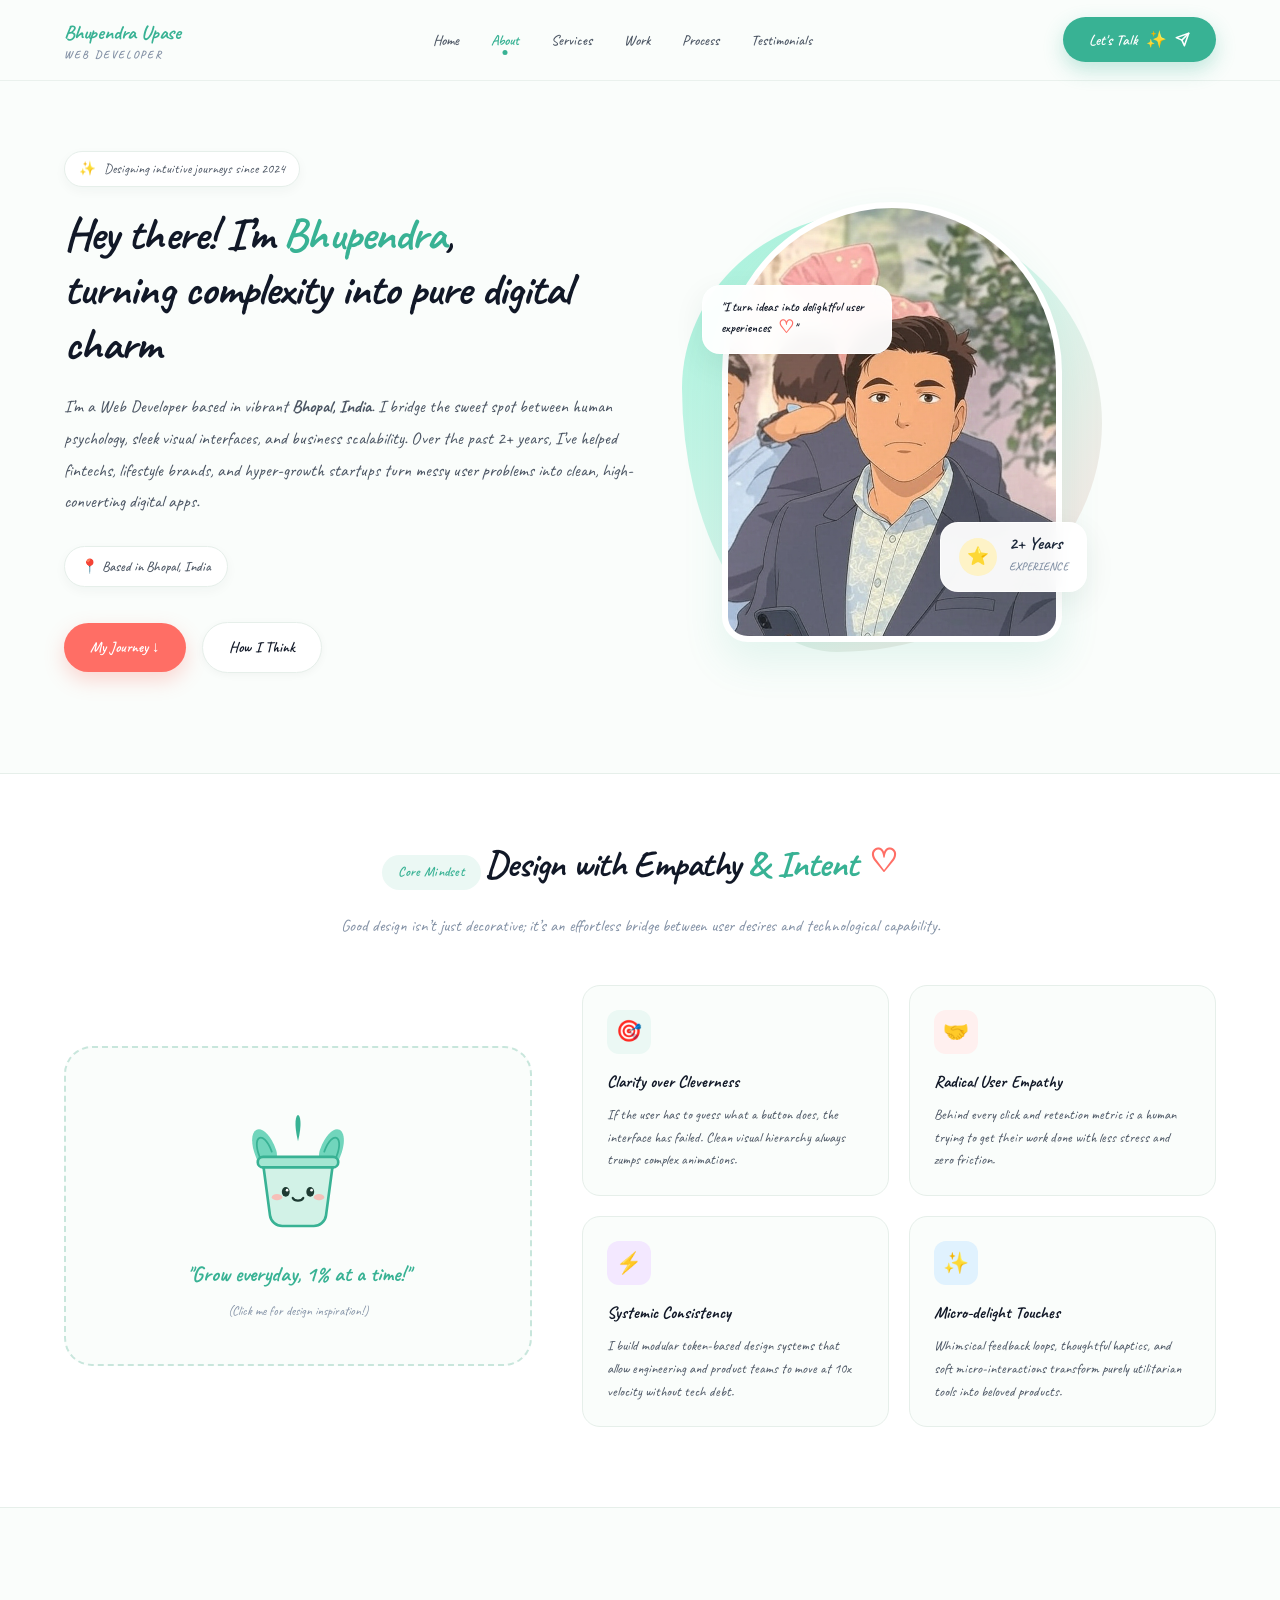
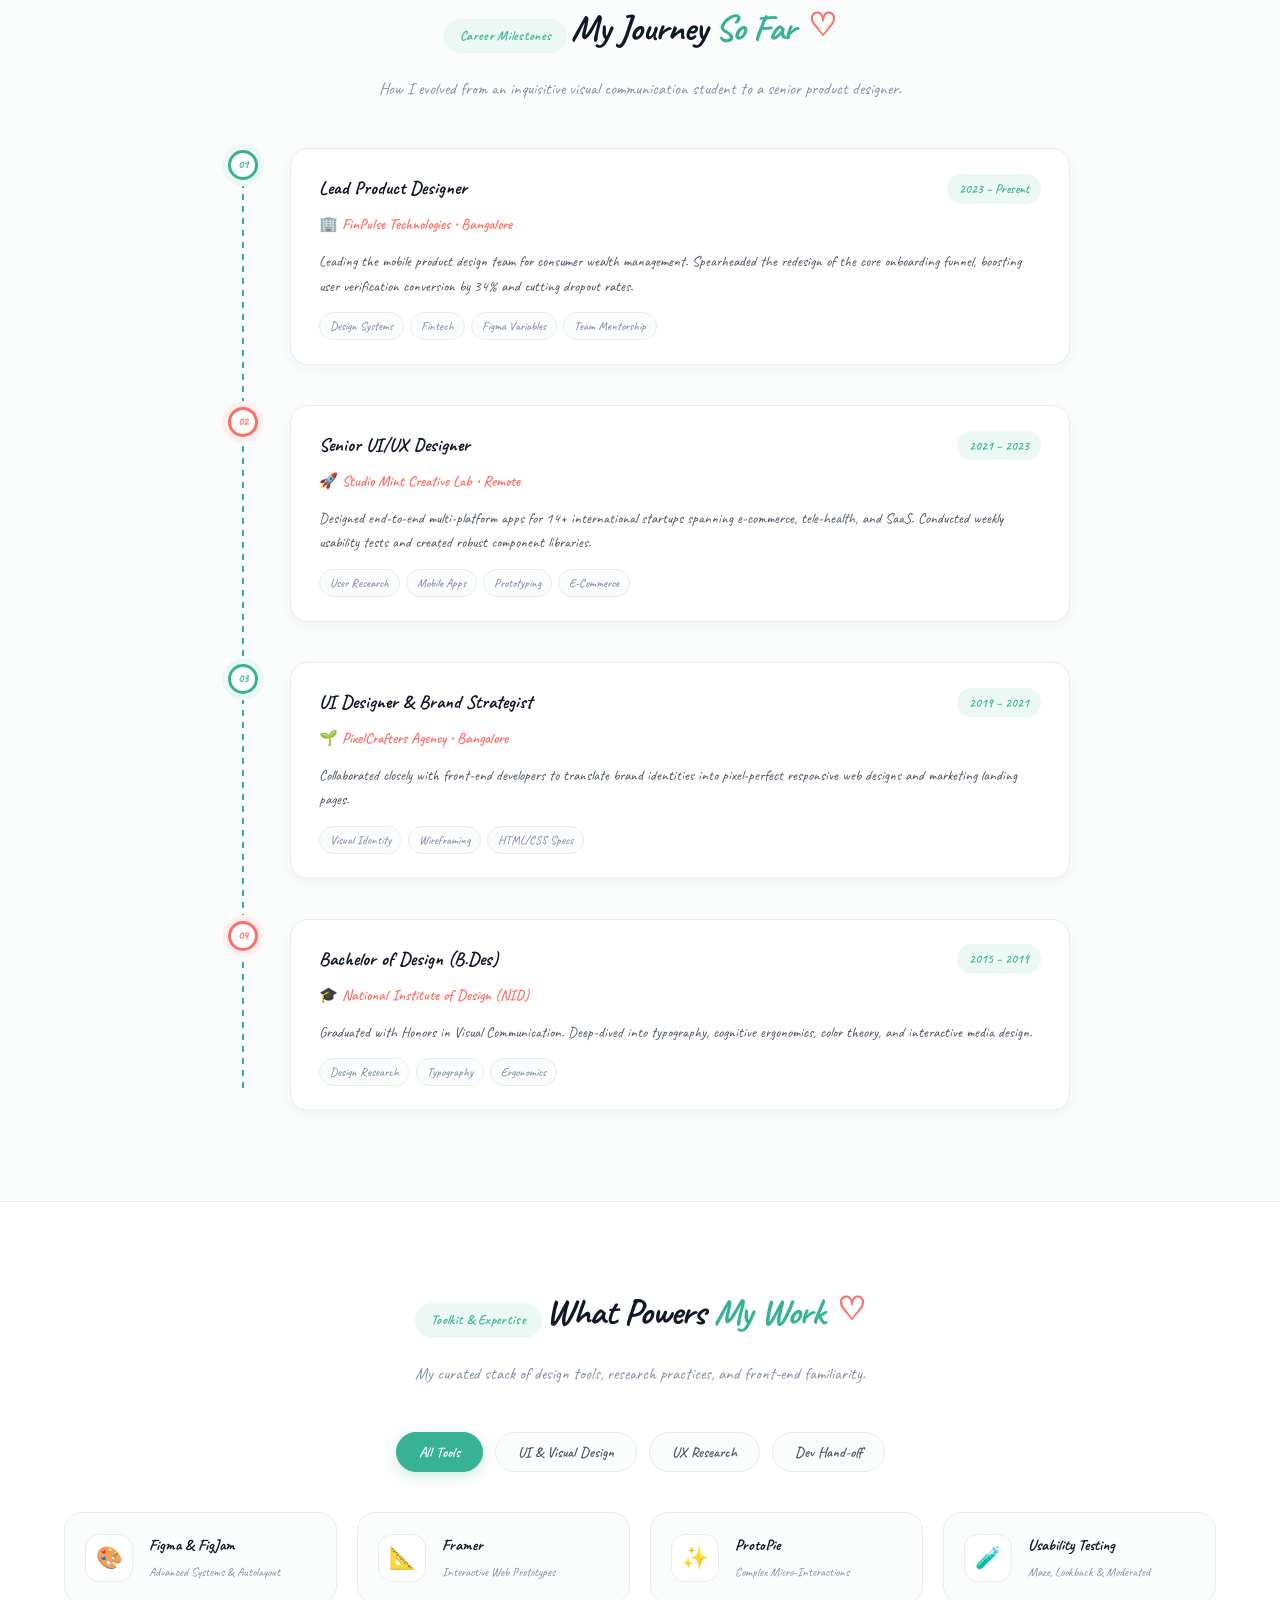
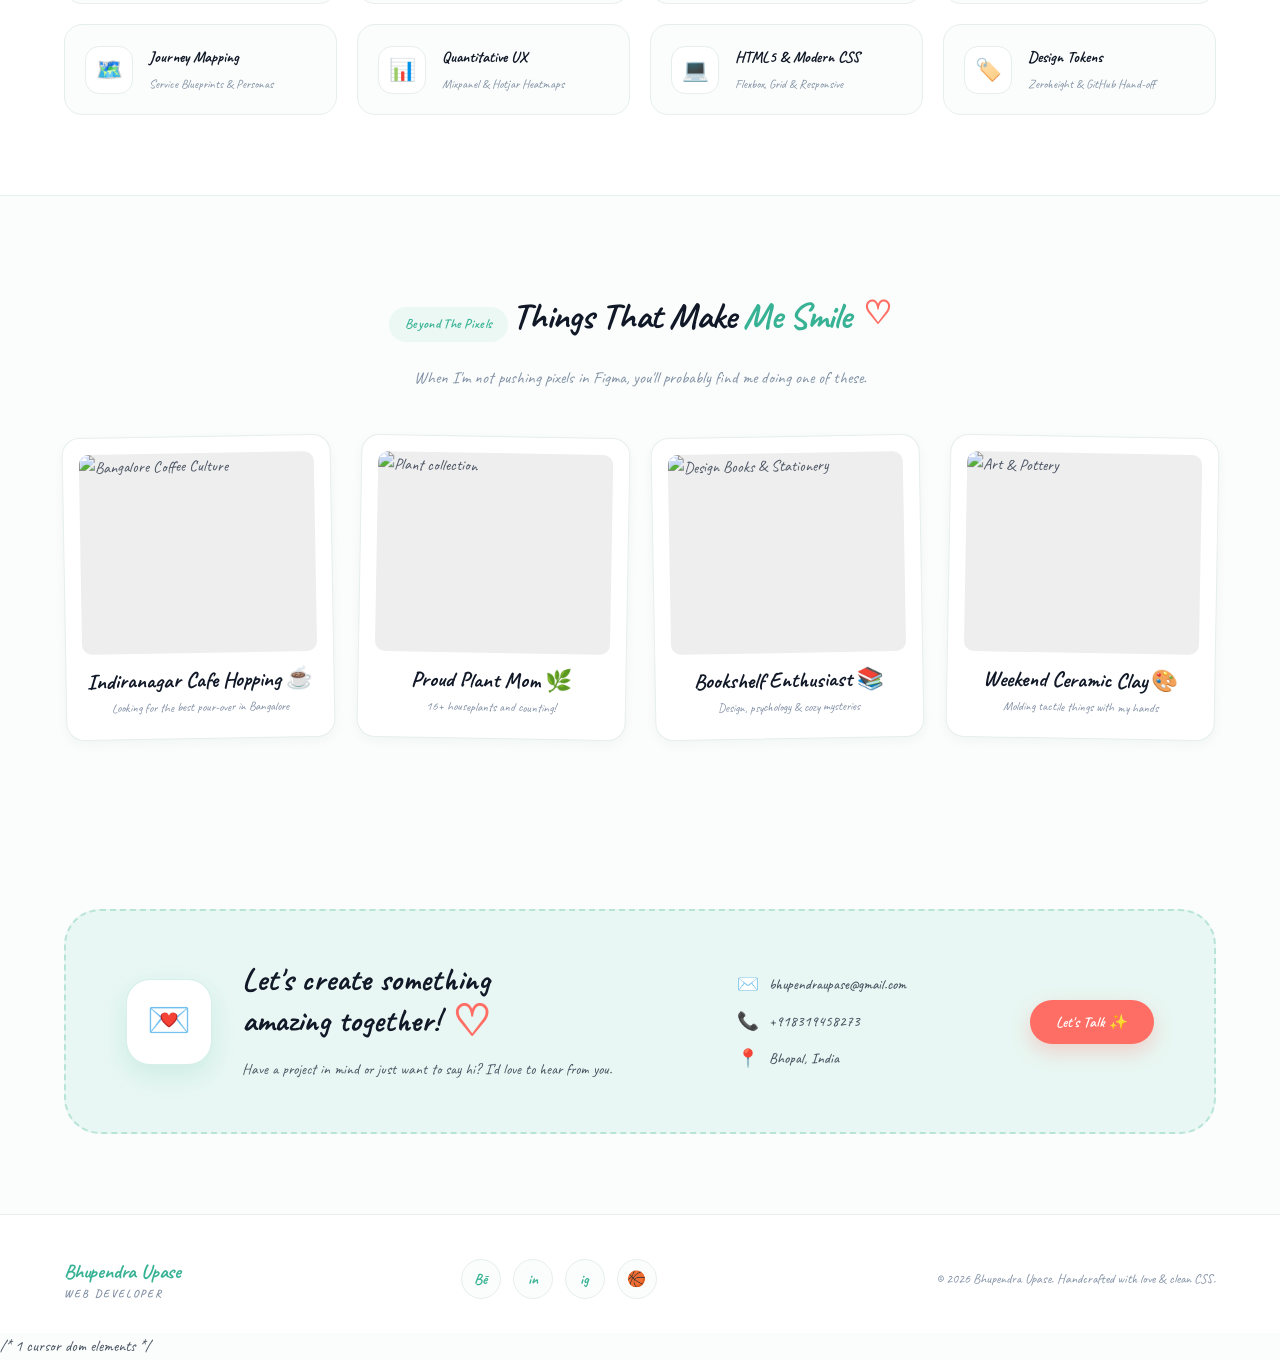
==== commit da74a77c: "changes" ====
--- a/about.html
+++ b/about.html
@@ -35,9 +35,66 @@
 
       <button class="btn btn-primary" onclick="openContactModal()">
         Let's Talk <span style="font-size:1.1em">✨</span>
+         <svg
+              width="15"
+              height="15"
+              viewBox="0 0 24 24"
+              fill="none"
+              stroke="currentColor"
+              stroke-width="2.5"
+              stroke-linecap="round"
+              stroke-linejoin="round"
+            >
+              <line x1="22" y1="2" x2="11" y2="13"></line>
+              <polygon points="22 2 15 22 11 13 2 9 22 2"></polygon>
+            </svg>
       </button>
+
+      <button
+            class="mobile-menu-btn"
+            onclick="toggleMobileNav()"
+            aria-label="Toggle navigation menu"
+          >
+            <span>➖</span>
+            <span>➖</span>
+            <span>➖</span>
+          </button>
     </div>
   </header>
+
+  <!-- Mobile Dropdown Navigation -->
+    <div
+      id="mobileNav"
+      style="
+        display: none;
+        background: white;
+        border-bottom: 1px solid #e6f3ef;
+        padding: 20px;
+        position: fixed;
+        width: 100%;
+        top: 76px;
+        z-index: 99;
+        box-shadow: 0 10px 20px rgba(0, 0, 0, 0.05);
+      "
+    >
+      <div
+        style="
+          display: flex;
+          flex-direction: column;
+          gap: 16px;
+          font-weight: 600;
+          text-align: center;
+        "
+      >
+        <a href="#home" onclick="toggleMobileNav()">Home</a>
+        <a href="about.html" onclick="toggleMobileNav()">About</a>
+        <a href="services.html" onclick="toggleMobileNav()">Services</a>
+        <a href="work.html" onclick="toggleMobileNav()">Work</a>
+        <a href="#process" onclick="toggleMobileNav()">Process</a>
+        <a href="testimonials.html" onclick="toggleMobileNav()">Testimonials</a>
+        <a href="contact.html" onclick="toggleMobileNav()">Contact</a>
+      </div>
+    </div>
 
   <!-- ==========================================================
        HERO SECTION: ABOUT BHUPENDRA
